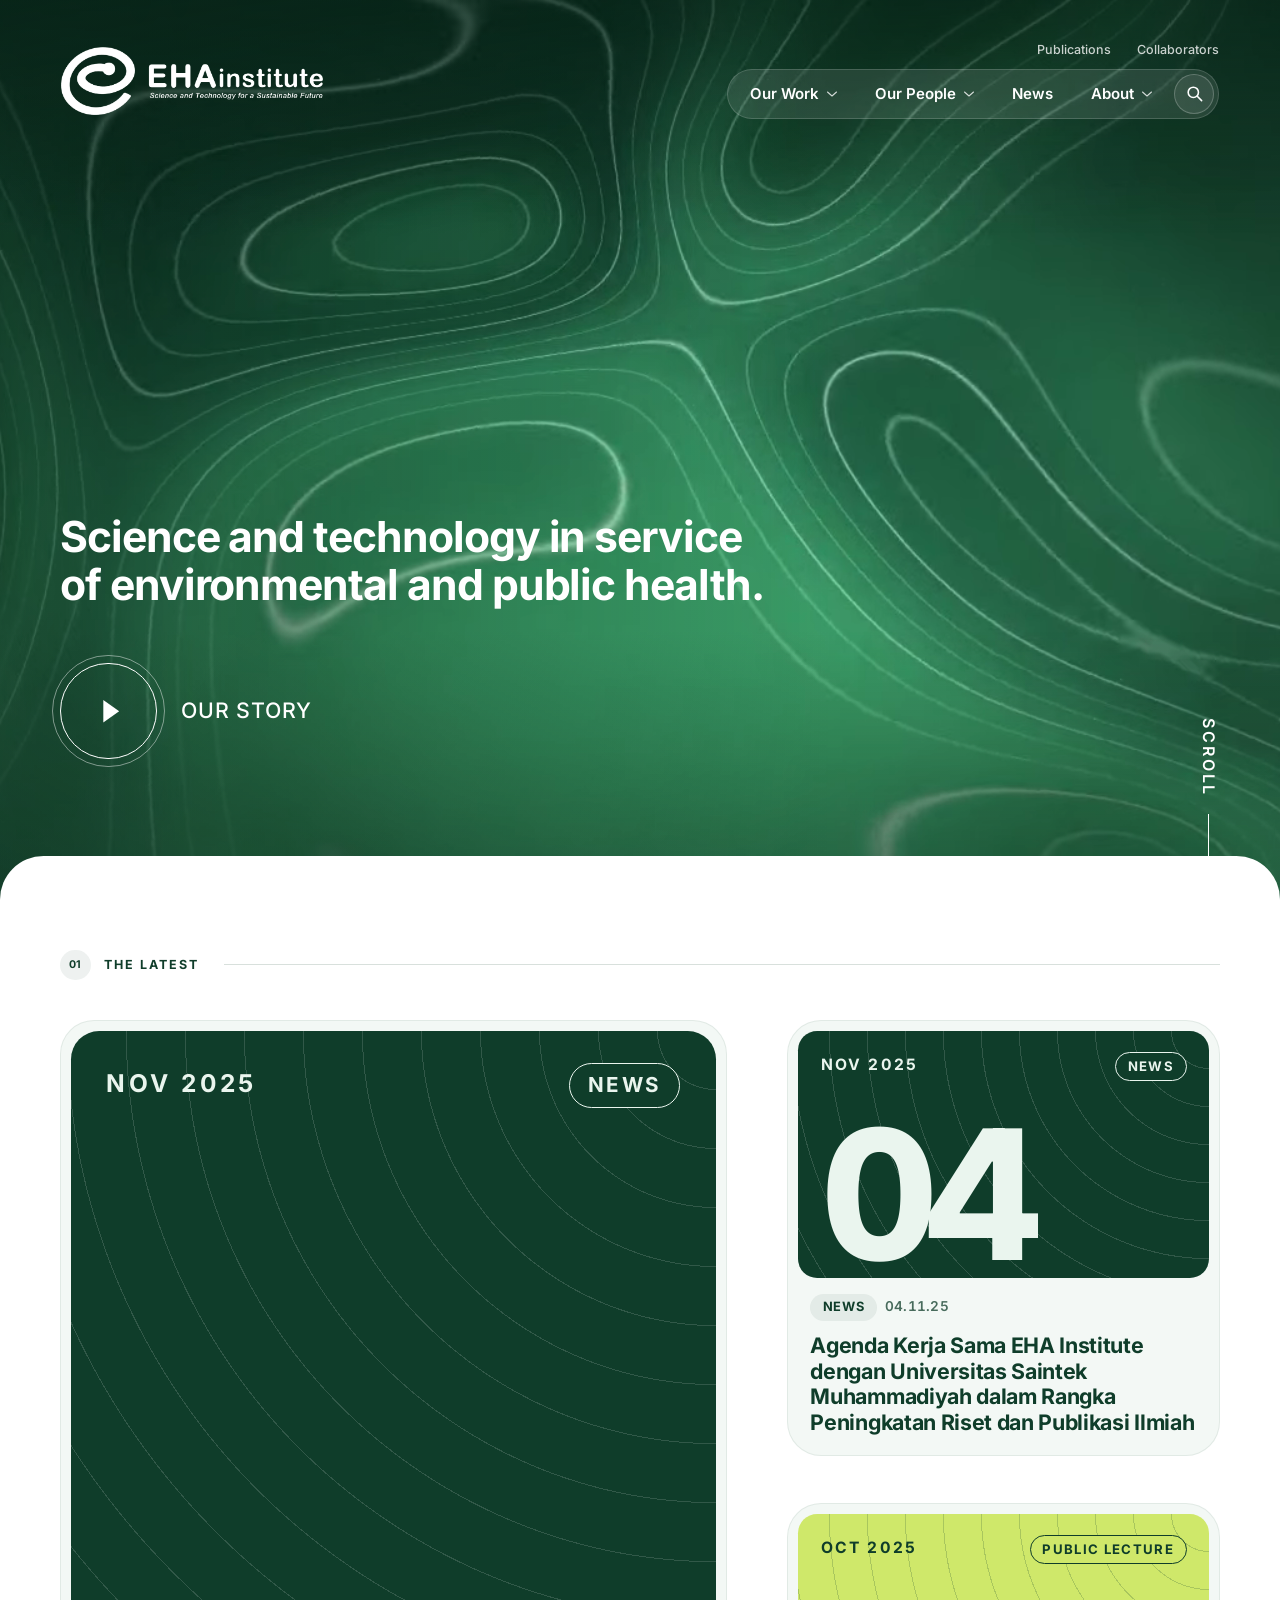
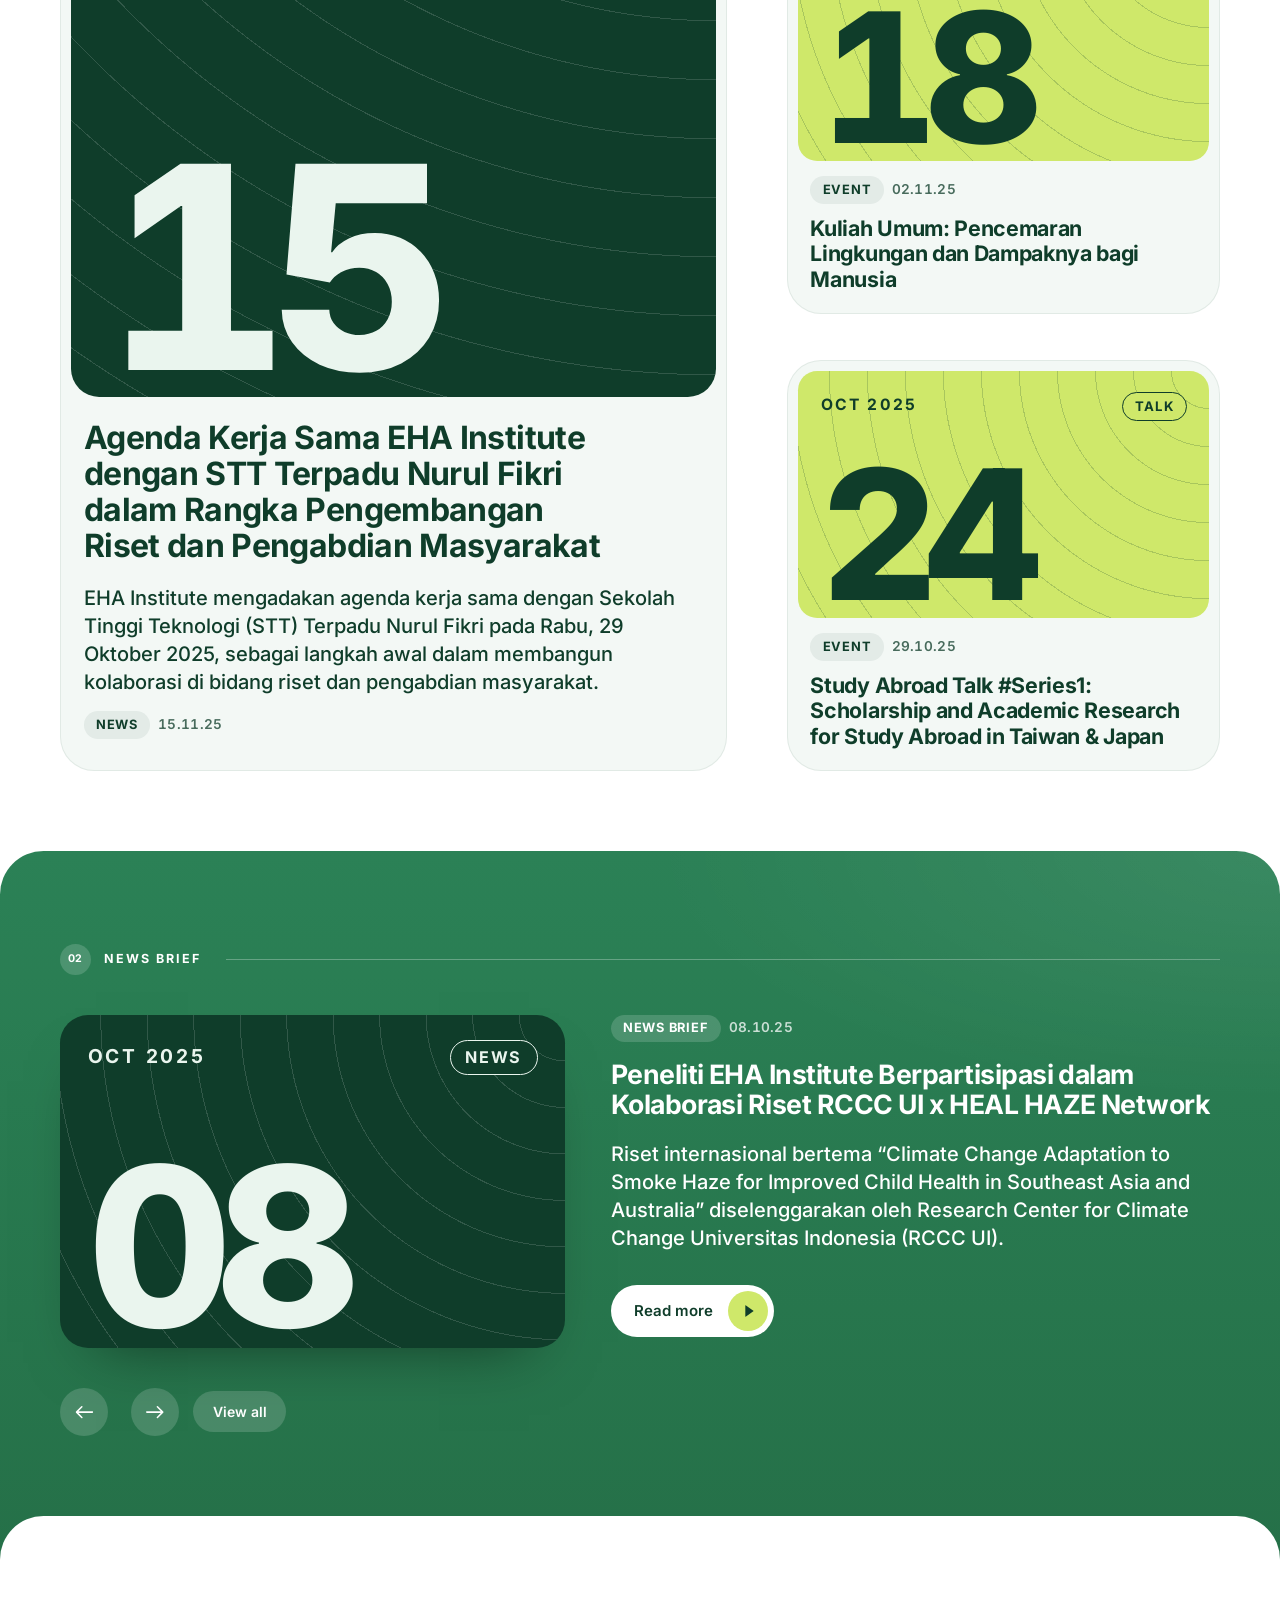
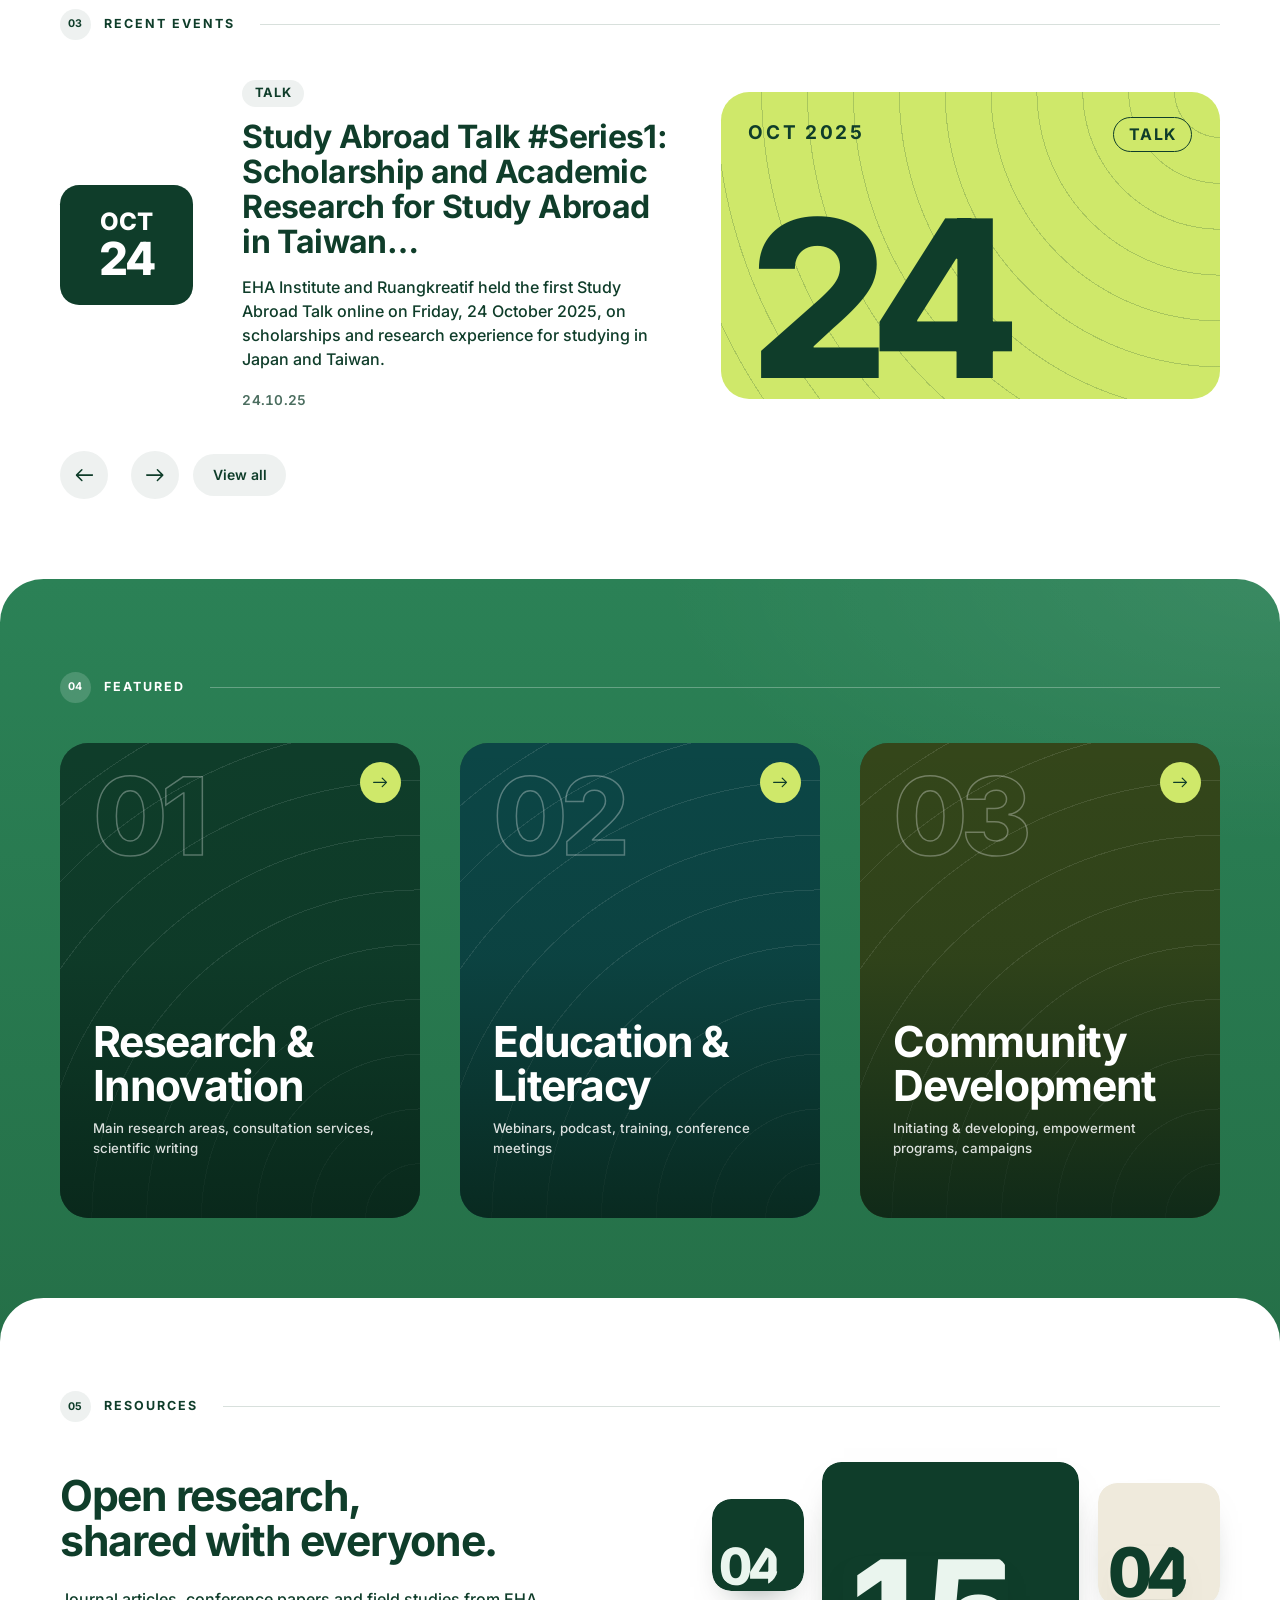
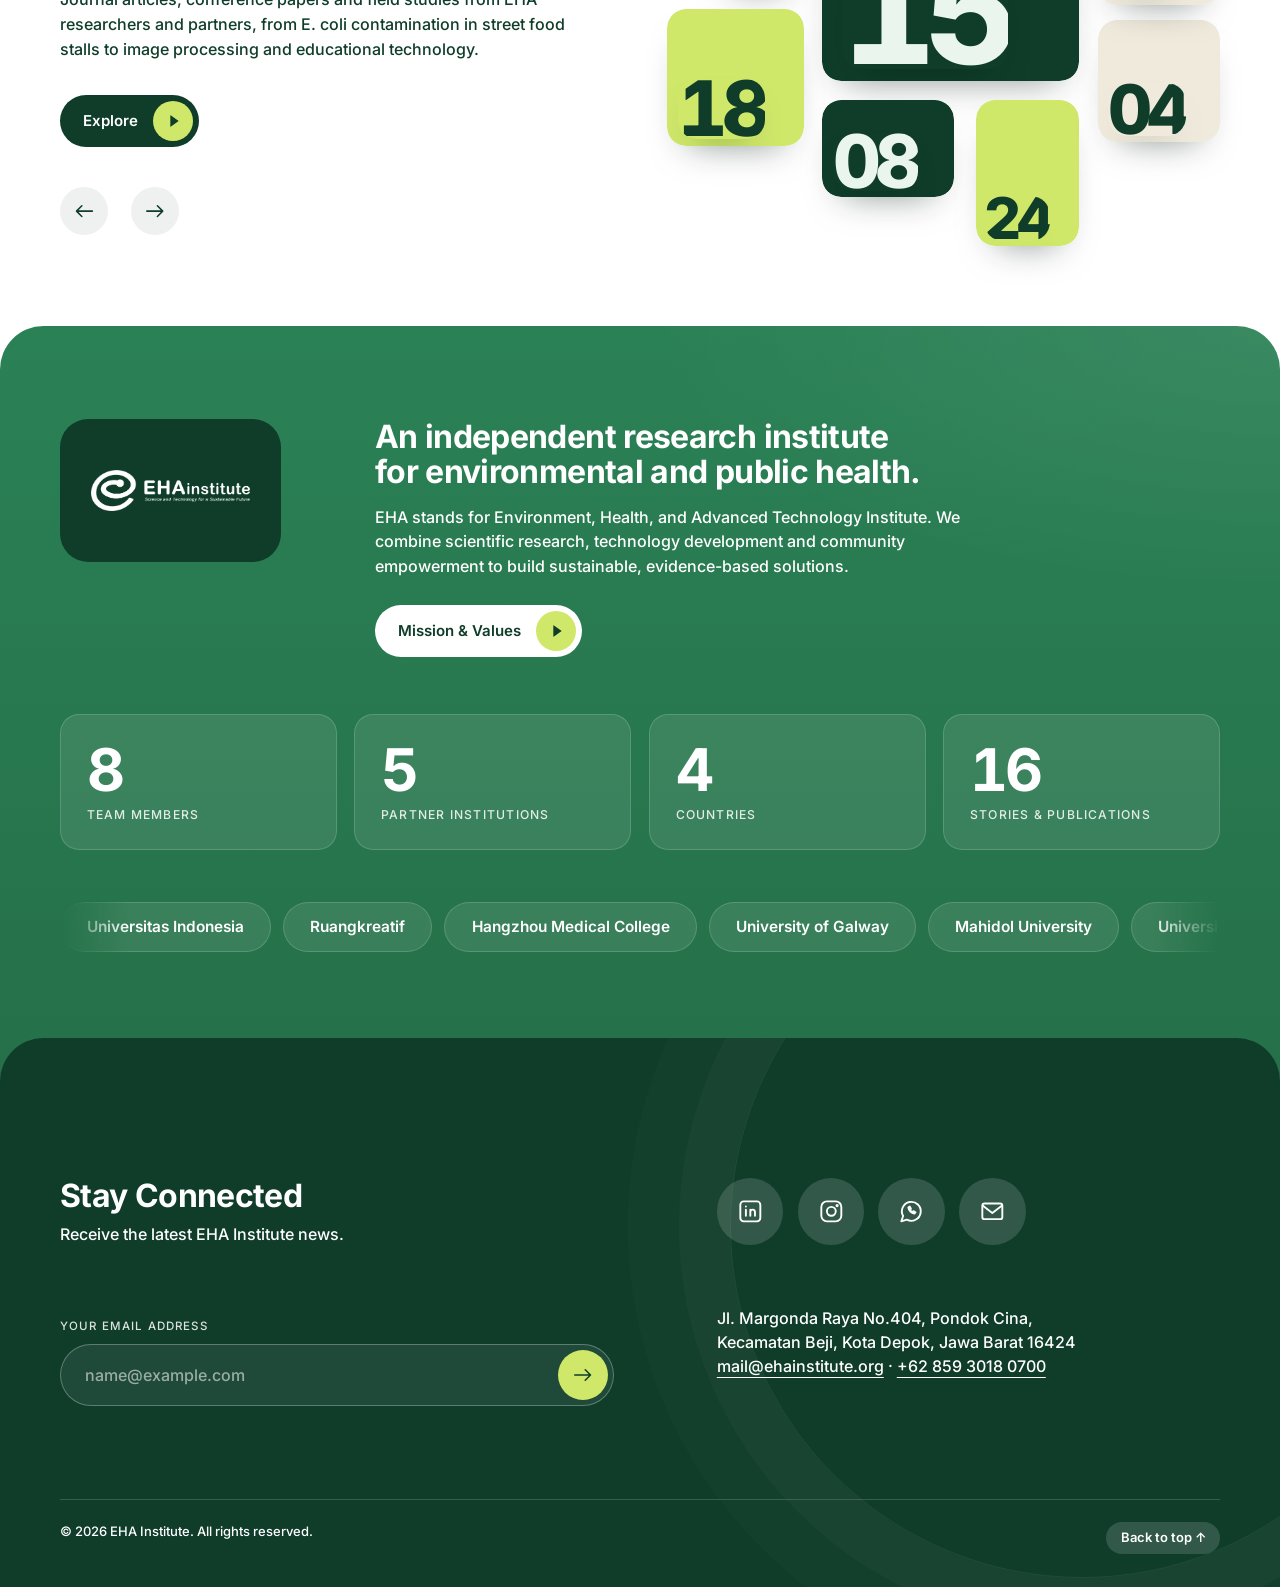
==== index.html @ 1dbd9d62 "Initial commit: EHA Institute website Co-Authored-By: Claude Sonnet 5.5 <noreply@anthropic.com> Clau" ====
<!doctype html>
<html lang="en" data-root="">
<head>
<meta charset="utf-8">
<meta name="viewport" content="width=device-width, initial-scale=1">
<title>EHA Institute | Environment, Health and Advanced Technology</title>
<meta name="description" content="EHA Institute is an independent non-profit research organization advancing science and technology for environmental and public health.">
<meta name="theme-color" content="#2b8156">
<link rel="icon" type="image/png" href="assets/favicon.png">
<meta property="og:title" content="EHA Institute | Environment, Health and Advanced Technology">
<meta property="og:description" content="EHA Institute is an independent non-profit research organization advancing science and technology for environmental and public health.">
<meta property="og:image" content="assets/hero-poster.jpg">
<link rel="preload" href="assets/fonts/inter-latin-wght-normal.woff2" as="font" type="font/woff2" crossorigin>
<link rel="stylesheet" href="css/style.css">
<script>document.documentElement.classList.add('js')</script>
</head>
<body>
<a class="skip" href="#main">Skip to content</a>
<svg width="0" height="0" style="position:absolute" aria-hidden="true">
  <symbol id="i-chev" viewBox="0 0 20 10"><path d="M1 1l9 8 9-8" fill="none" stroke="currentColor" stroke-width="2.2" stroke-linecap="round" stroke-linejoin="round"/></symbol>
  <symbol id="i-arrow" viewBox="0 0 24 16"><path d="M1 8h21M15 1l7 7-7 7" fill="none" stroke="currentColor" stroke-width="2" stroke-linecap="round" stroke-linejoin="round"/></symbol>
  <symbol id="i-tri" viewBox="0 0 14 20"><path d="M1 1.5v17L13 10z" fill="currentColor"/></symbol>
  <symbol id="i-close" viewBox="0 0 20 20"><path d="M2 2l16 16M18 2L2 18" fill="none" stroke="currentColor" stroke-width="2" stroke-linecap="round"/></symbol>
</svg>
<header class="site-header" id="top">
  <div class="bar wrap">
    <a class="brand" href="index.html" aria-label="EHA Institute, home">
      <img class="brand__logo brand__logo--w" src="assets/logo-white.png" alt="" width="900" height="233">
      <img class="brand__logo brand__logo--c" src="assets/logo.png" alt="" width="900" height="233">
    </a>
    <div class="nav-col">
      <div class="util">
        <a href="news.html?cat=publication">Publications</a>
        <a href="about.html#partners">Collaborators</a>
      </div>
      <nav class="nav" id="nav" aria-label="Primary">
        <ul class="nav__list">
          <li class="nav__item" data-menu>
            <button class="nav__btn" aria-expanded="false" aria-controls="menu-work">Our Work <svg aria-hidden="true"><use href="#i-chev"/></svg></button>
            <div class="menu menu--wide" id="menu-work"><div class="menu__in">
              <div class="menu__intro"><p class="menu__title">Our Work</p><p class="menu__desc">Research, education and community programs that turn environmental and health science into practical, evidence-based solutions.</p></div>
              <div class="menu__cols menu__cols--3">
              <div>
                <p class="menu__head"><a href="research-areas.html">Research &amp; Innovation</a></p>
                <ul>
                  <li><a href="research-areas.html">Main Research Areas</a></li>
                  <li><a href="consultation-services.html">Consultation Services</a></li>
                  <li><span class="menu__soon">Scientific Writing <em>Soon</em></span></li>
                </ul>
              </div>
              <div>
                <p class="menu__head"><a href="news.html?cat=event">Education &amp; Literacy</a></p>
                <ul>
                  <li><a href="news.html?cat=event">Webinar Series</a></li>
                  <li><span class="menu__soon">Podcast <em>Soon</em></span></li>
                  <li><span class="menu__soon">Training <em>Soon</em></span></li>
                  <li><span class="menu__soon">Conference Meeting <em>Soon</em></span></li>
                </ul>
              </div>
              <div>
                <p class="menu__head menu__head--soon">Community Development</p>
                <ul>
                  <li><span class="menu__soon">Initiating &amp; Developing <em>Soon</em></span></li>
                  <li><span class="menu__soon">Empowerment Programs <em>Soon</em></span></li>
                  <li><span class="menu__soon">Campaign <em>Soon</em></span></li>
                </ul>
              </div>
              </div>
            </div></div>
          </li>
          <li class="nav__item" data-menu>
            <button class="nav__btn" aria-expanded="false" aria-controls="menu-people">Our People <svg aria-hidden="true"><use href="#i-chev"/></svg></button>
            <div class="menu menu--sm" id="menu-people"><div class="menu__in">
              <div class="menu__intro"><p class="menu__title">Our People</p><p class="menu__desc">EHA Institute is driven by a curiosity to learn how science, technology and community can protect environmental and public health.</p></div>
              <div class="menu__cols menu__cols--cards">
                <a href="our-people.html#team"><b>Our Team</b><span>Meet the researchers, academics and practitioners behind EHA.</span></a>
                <a href="our-people.html#life"><b>Life at EHA</b><span>Get an insider&rsquo;s look at how our team works together.</span></a>
              </div>
            </div></div>
          </li>
          <li class="nav__item"><a class="nav__link" href="news.html">News</a></li>
          <li class="nav__item" data-menu>
            <button class="nav__btn" aria-expanded="false" aria-controls="menu-about">About <svg aria-hidden="true"><use href="#i-chev"/></svg></button>
            <div class="menu menu--sm" id="menu-about"><div class="menu__in">
              <div class="menu__intro"><p class="menu__title">About</p><p class="menu__desc">An independent non-profit research institute advancing science and technology for environmental and public health.</p></div>
              <div class="menu__cols menu__cols--cards">
                <a href="about.html#who"><b>Who We Are</b><span>Our story, our focus and the people behind EHA.</span></a>
                <a href="about.html#values"><b>Mission &amp; Values</b><span>The principles that guide every project we take on.</span></a>
                <a href="about.html#partners"><b>Collaborators</b><span>Universities and institutions we work with.</span></a>
              </div>
            </div></div>
          </li>
          <li class="nav__item nav__item--search">
            <button class="icon-btn" id="open-search" aria-label="Search the site">
              <svg viewBox="0 0 24 24" fill="none" stroke="currentColor" stroke-width="2" stroke-linecap="round" aria-hidden="true"><circle cx="10.5" cy="10.5" r="6.5"/><path d="M15.5 15.5L21 21"/></svg>
            </button>
          </li>
        </ul>
        <div class="nav__mobile-util">
          <a href="news.html?cat=publication">Publications</a>
          <a href="about.html#partners">Collaborators</a>
        </div>
      </nav>
      <button class="burger" id="burger" aria-expanded="false" aria-controls="nav" aria-label="Open menu"><span></span></button>
    </div>
  </div>
</header>
<main id="main">


  <!-- ===== Hero (video) ===== -->
  <section class="hero" aria-label="Introduction">
    <!-- Placeholder loop generated for this build. Replace assets/hero.mp4 with real footage (field work, labs, community events), 1080p, 8-15 s, no audio, under 3 MB. -->
    <video class="hero__video" id="hero-video" autoplay muted loop playsinline preload="auto" poster="assets/hero-poster.jpg" aria-hidden="true">
      <source src="assets/hero.mp4" type="video/mp4">
      <source src="assets/hero.webm" type="video/webm">
    </video>
    <div class="hero__scrim"></div>
    <div class="hero__inner wrap">
      <h1 class="intro" data-set="hero_headline">Science and technology in service of environmental and public health.</h1>
      <button class="story intro" id="open-story">
        <span class="story__disc"><svg aria-hidden="true"><use href="#i-tri"/></svg></span>
        <span>Our Story</span>
      </button>
    </div>
  </section>

    <!-- ===== The Latest ===== -->
    <section class="section tone-light" id="latest" aria-labelledby="h-latest"><div class="wrap">
      <h2 class="label reveal" id="h-latest">The Latest</h2>
      <div class="latest">
        <article class="lead reveal reveal-left">
          <a href="article.html?s=stt-nurul-fikri">
            <figure class="media"><img src="assets/tile-01.jpg" alt="" width="1000" height="650" loading="lazy"></figure>
            <h3><span class="link-line">Agenda Kerja Sama EHA Institute dengan STT Terpadu Nurul Fikri dalam Rangka Pengembangan Riset dan Pengabdian Masyarakat</span></h3>
            <p>EHA Institute mengadakan agenda kerja sama dengan Sekolah Tinggi Teknologi (STT) Terpadu Nurul Fikri pada Rabu, 29 Oktober 2025, sebagai langkah awal dalam membangun kolaborasi di bidang riset dan pengabdian masyarakat.</p>
            <div class="meta"><span>News Brief</span><time datetime="2025-11-15">15.11.25</time></div>
          </a>
        </article>
        <div class="latest__side">
          <article class="card reveal" style="--d:.08s">
            <a href="article.html?s=universitas-saintek-muhammadiyah">
              <figure class="media"><img src="assets/tile-02.jpg" alt="" width="650" height="390" loading="lazy"></figure>
              <h3><span class="link-line">Kerja Sama EHA Institute dengan Universitas Saintek Muhammadiyah untuk Riset dan Publikasi Ilmiah</span></h3>
              <div class="meta"><time datetime="2025-11-04">04.11.25</time></div>
            </a>
          </article>
          <article class="card reveal" style="--d:.16s">
            <a href="article.html?s=kuliah-umum-pencemaran-lingkungan">
              <figure class="media"><img src="assets/tile-03.jpg" alt="" width="650" height="390" loading="lazy"></figure>
              <h3><span class="link-line">Kuliah Umum: Pencemaran Lingkungan dan Dampaknya bagi Manusia</span></h3>
              <div class="meta"><time datetime="2025-11-02">02.11.25</time></div>
            </a>
          </article>
          <article class="card reveal" style="--d:.24s">
            <a href="article.html?s=study-abroad-talk-series-1">
              <figure class="media"><img src="assets/tile-04.jpg" alt="" width="650" height="390" loading="lazy"></figure>
              <h3><span class="link-line">Study Abroad Talk #Series1: Scholarship and Academic Research in Taiwan &amp; Japan</span></h3>
              <div class="meta"><time datetime="2025-10-29">29.10.25</time></div>
            </a>
          </article>
        </div>
      </div>
    </div></section>

    <!-- ===== News Brief (carousel) ===== -->
    <section class="section tone-green" id="news-brief" aria-labelledby="h-brief"><div class="wrap">
      <h2 class="label reveal" id="h-brief">News Brief</h2>
      <div class="reveal" data-carousel="brief" aria-live="polite">
        <article class="brief" data-slide>
          <figure class="media"><img src="assets/tile-05.jpg" alt="" width="758" height="500" loading="lazy"></figure>
          <div>
            <div class="meta"><span>News Brief</span><time datetime="2025-10-08">08.10.25</time></div>
            <h3>Peneliti EHA Institute Berpartisipasi dalam Kolaborasi Riset RCCC UI x HEAL HAZE Network</h3>
            <p>Riset internasional bertema “Climate Change Adaptation to Smoke Haze for Improved Child Health in Southeast Asia and Australia”, diselenggarakan oleh Research Center for Climate Change Universitas Indonesia.</p>
            <a class="btn" href="article.html?s=riset-rccc-ui-heal-haze">Read more <svg aria-hidden="true"><use href="#i-tri"/></svg></a>
          </div>
        </article>
        <article class="brief" data-slide hidden>
          <figure class="media"><img src="assets/tile-06.jpg" alt="" width="758" height="500" loading="lazy"></figure>
          <div>
            <div class="meta"><span>Webinar Series #1</span></div>
            <h3>Artificial Intelligence (AI) for Research &amp; International Journal Writing</h3>
            <p>A practical session for lecturers, researchers and students on using AI to support research and the writing of international academic journals, initiated by Ruangkreatif in collaboration with EHA Institute.</p>
            <a class="btn" href="article.html?s=webinar-series-1">Read more <svg aria-hidden="true"><use href="#i-tri"/></svg></a>
          </div>
        </article>
        <article class="brief" data-slide hidden>
          <figure class="media"><img src="assets/tile-07.jpg" alt="" width="758" height="500" loading="lazy"></figure>
          <div>
            <div class="meta"><span>Webinar Series #2</span></div>
            <h3>Introduction to Evidence Synthesis &amp; Systematic Reviews</h3>
            <p>KM Saif-Ur-Rahman, Ph.D, of Evidence Synthesis Ireland &amp; Cochrane Ireland at the University of Galway, on why systematic reviews produce credible, objective, evidence-based research. Moderated by Fitri Kurniasari, Ph.D.</p>
            <a class="btn" href="article.html?s=webinar-series-2">Read more <svg aria-hidden="true"><use href="#i-tri"/></svg></a>
          </div>
        </article>
        <article class="brief" data-slide hidden>
          <figure class="media"><img src="assets/tile-08.jpg" alt="" width="758" height="500" loading="lazy"></figure>
          <div>
            <div class="meta"><span>Webinar Series #3</span></div>
            <h3>Big Data Unlocked: Empowering Research and Digital Innovation</h3>
            <p>The session drew around 70 participants, including university students, lecturers and professionals from across Indonesia.</p>
            <a class="btn" href="article.html?s=webinar-series-3-big-data">Read more <svg aria-hidden="true"><use href="#i-tri"/></svg></a>
          </div>
        </article>
        <div class="controls">
          <div class="arrows">
            <button class="arrow-btn arrow-btn--prev" data-prev aria-label="Previous news brief"><svg aria-hidden="true"><use href="#i-arrow"/></svg></button>
            <button class="arrow-btn" data-next aria-label="Next news brief"><svg aria-hidden="true"><use href="#i-arrow"/></svg></button>
          </div>
          <a class="view-all" href="news.html">View all</a>
        </div>
      </div>
    </div></section>

    <!-- ===== Events (rendered by main.js; becomes "Recent Events" when none are upcoming) ===== -->
    <section class="section tone-light" id="events" aria-labelledby="h-events"><div class="wrap">
      <h2 class="label reveal" id="h-events">Upcoming Events</h2>
      <div class="reveal" data-carousel="events" aria-live="polite">
        <div id="events-slides"></div>
        <div class="controls">
          <div class="arrows">
            <button class="arrow-btn arrow-btn--prev" data-prev aria-label="Previous event"><svg aria-hidden="true"><use href="#i-arrow"/></svg></button>
            <button class="arrow-btn" data-next aria-label="Next event"><svg aria-hidden="true"><use href="#i-arrow"/></svg></button>
          </div>
          <a class="view-all" href="news.html?cat=event">View all</a>
        </div>
      </div>
    </div></section>

    <!-- ===== Featured ===== -->
    <section class="section tone-green" id="featured" aria-labelledby="h-featured"><div class="wrap">
      <h2 class="label reveal" id="h-featured">Featured</h2>
      <div class="featured">
        <a class="tile reveal" href="research-areas.html"><span class="tile__bg" aria-hidden="true"></span>
          <span class="tile__go"><svg aria-hidden="true"><use href="#i-arrow"/></svg></span>
          <span class="tile__body"><h3>Research &amp; Innovation</h3><p>Main research areas, consultation services, scientific writing</p></span>
        </a>
        <a class="tile reveal" style="--d:.1s" href="news.html?cat=event"><span class="tile__bg" aria-hidden="true"></span>
          <span class="tile__go"><svg aria-hidden="true"><use href="#i-arrow"/></svg></span>
          <span class="tile__body"><h3>Education &amp; Literacy</h3><p>Webinars, podcast, training, conference meetings</p></span>
        </a>
        <a class="tile reveal" style="--d:.2s" href="about.html#what"><span class="tile__bg" aria-hidden="true"></span>
          <span class="tile__go"><svg aria-hidden="true"><use href="#i-arrow"/></svg></span>
          <span class="tile__body"><h3>Community Development</h3><p>Initiating &amp; developing, empowerment programs, campaigns</p></span>
        </a>
      </div>
    </div></section>

    <!-- ===== Resources ===== -->
    <section class="section tone-light" id="resources" aria-labelledby="h-resources"><div class="wrap">
      <h2 class="label reveal" id="h-resources">Resources</h2>
      <div class="resources">
        <div class="reveal">
          <h3>Open research, shared with everyone.</h3>
          <p>Journal articles, conference papers and field studies from EHA researchers and partners, from E. coli contamination in street food stalls to image processing and educational technology.</p>
          <a class="btn" href="news.html?cat=publication">Explore <svg aria-hidden="true"><use href="#i-tri"/></svg></a>
          <div class="controls">
            <div class="arrows">
              <button class="arrow-btn arrow-btn--prev" id="collage-prev" aria-label="Show previous images"><svg aria-hidden="true"><use href="#i-arrow"/></svg></button>
              <button class="arrow-btn" id="collage-next" aria-label="Show next images"><svg aria-hidden="true"><use href="#i-arrow"/></svg></button>
            </div>
          </div>
        </div>
        <div class="collage reveal reveal-zoom" id="collage" style="--d:.12s" aria-hidden="true">
          <span class="t1"><img alt=""></span><span class="t2"><img alt=""></span><span class="t3"><img alt=""></span><span class="t4"><img alt=""></span><span class="t5"><img alt=""></span><span class="t6"><img alt=""></span><span class="t7"><img alt=""></span>
        </div>
      </div>
    </div></section>

    <!-- ===== About ===== -->
    <section class="section tone-green" id="about" aria-labelledby="h-about"><div class="wrap">
      <h2 class="sr-only" id="h-about">About EHA Institute</h2>
      <div class="about reveal">
        <figure class="media about__logo"><img src="assets/logo-white.png" alt="EHA Institute" width="900" height="233"></figure>
        <div>
          <h3>An independent research institute for environmental and public health.</h3>
          <p data-set="about_intro">EHA stands for Environment, Health, and Advanced Technology Institute. We combine scientific research, technology development and community empowerment to build sustainable, evidence-based solutions.</p>
          <a class="btn" href="about.html#values">Mission &amp; Values <svg aria-hidden="true"><use href="#i-tri"/></svg></a>
        </div>
      </div>
      <ul class="stats"><li class="stat reveal"><b data-count="9">9</b><span>Team members</span></li><li class="stat reveal"><b data-count="5">5</b><span>Partner institutions</span></li><li class="stat reveal"><b data-count="4">4</b><span>Countries</span></li><li class="stat reveal"><b data-count="18">18</b><span>Stories &amp; publications</span></li></ul><div class="marquee reveal" role="group" aria-label="Partners and collaborators"><div class="marquee__track"><ul><li><a href="about.html#partners">Universitas Indonesia</a></li><li><a href="about.html#partners">Ruangkreatif</a></li><li><a href="about.html#partners">Hangzhou Medical College</a></li><li><a href="about.html#partners">University of Galway</a></li><li><a href="about.html#partners">Mahidol University</a></li></ul><ul aria-hidden="true"><li><a tabindex=&quot;-1&quot; href="about.html#partners">Universitas Indonesia</a></li><li><a tabindex=&quot;-1&quot; href="about.html#partners">Ruangkreatif</a></li><li><a tabindex=&quot;-1&quot; href="about.html#partners">Hangzhou Medical College</a></li><li><a tabindex=&quot;-1&quot; href="about.html#partners">University of Galway</a></li><li><a tabindex=&quot;-1&quot; href="about.html#partners">Mahidol University</a></li></ul></div></div>
    </div></section>

</main>
<footer class="footer" id="contact">
  <div class="wrap">
    <div class="footer__grid">
      <div>
        <h2>Stay Connected</h2>
        <p class="footer__lede">Receive the latest EHA Institute news.</p>
        <form class="sub" id="sub" action="mailto:mail@ehainstitute.org" data-set-action="email" method="post" enctype="text/plain">
          <label for="sub-email">Your email address</label>
          <div class="sub__row">
            <input id="sub-email" name="email" type="email" autocomplete="email" required placeholder="name@example.com">
            <button type="submit" aria-label="Subscribe"><svg aria-hidden="true"><use href="#i-arrow"/></svg></button>
          </div>
          <p class="sub__note" id="sub-note" role="status"></p>
        </form>
      </div>
      <div>
        <ul class="socials" aria-label="EHA Institute on social media">
          <li><a href="https://www.linkedin.com/in/eha-institute-15aa4a350/" data-set-href="linkedin" aria-label="LinkedIn"><svg viewBox="0 0 24 24" fill="none" stroke="currentColor" stroke-width="1.7" stroke-linecap="round" stroke-linejoin="round" aria-hidden="true"><rect x="3" y="3" width="18" height="18" rx="3"/><path d="M8 10.5V16M8 7.6v.01M12 16v-5.5M12 12.6c0-1.2 1-2.1 2.2-2.1s2 .9 2 2.3V16"/></svg></a></li>
          <li><a href="https://www.instagram.com/ehainstitute" data-set-href="instagram" aria-label="Instagram"><svg viewBox="0 0 24 24" fill="none" stroke="currentColor" stroke-width="1.7" aria-hidden="true"><rect x="3" y="3" width="18" height="18" rx="5"/><circle cx="12" cy="12" r="4"/><circle cx="17.2" cy="6.8" r=".6" fill="currentColor"/></svg></a></li>
          <li><a href="https://api.whatsapp.com/send?phone=6285180600560" data-set-href="whatsapp" data-href-prefix="https://api.whatsapp.com/send?phone=" aria-label="WhatsApp"><svg viewBox="0 0 24 24" fill="none" stroke="currentColor" stroke-width="1.7" stroke-linecap="round" stroke-linejoin="round" aria-hidden="true"><path d="M3 21l1.6-4.8A8.5 8.5 0 1 1 8 19.5z"/><path d="M9.3 8.6c.4 2.6 2.900 5 5.400 5.500l1.100-1.200-2-1-.9.8c-.9-.4-1.700-1.200-2.100-2.100l.8-.9-1-2z"/></svg></a></li>
          <li><a href="mailto:mail@ehainstitute.org" data-set-href="email" data-href-prefix="mailto:" aria-label="Email"><svg viewBox="0 0 24 24" fill="none" stroke="currentColor" stroke-width="1.7" stroke-linecap="round" stroke-linejoin="round" aria-hidden="true"><rect x="3" y="5" width="18" height="14" rx="2"/><path d="M3.5 7l8.5 6.5L20.5 7"/></svg></a></li>
        </ul>
        <address class="address">
          <span data-set="address">Jl. Margonda Raya No.404, Pondok Cina, Kecamatan Beji, Kota Depok, Jawa Barat 16424</span><br>
          <a href="mailto:mail@ehainstitute.org" data-set="email" data-set-href="email" data-href-prefix="mailto:">mail@ehainstitute.org</a> · <a href="tel:+6285930180700" data-set="phone" data-set-href="phone" data-href-prefix="tel:">+62 859 3018 0700</a>
        </address>
      </div>
    </div>
    <div class="footer__base">
      <span>© 2026 EHA Institute. All rights reserved.</span>
      <a href="#top">Back to top ↑</a>
    </div>
  </div>
</footer>

<div class="search" id="search" role="dialog" aria-modal="true" aria-label="Search">
  <button class="search__close" id="close-search" aria-label="Close search"><svg aria-hidden="true"><use href="#i-close"/></svg></button>
  <div class="wrap" style="padding-inline:0">
    <label class="sr-only" for="q">Search EHA Institute</label>
    <input id="q" type="search" placeholder="Search news, programs, people" autocomplete="off">
    <div class="search__list" id="results" aria-live="polite"></div>
  </div>
</div>
<dialog class="story-dialog" id="story" aria-label="Our story">
  <button class="story-dialog__close" id="close-story" aria-label="Close video"><svg aria-hidden="true"><use href="#i-close"/></svg></button>
  <!-- Replace with the real EHA story film; keep controls and add captions (<track>) -->
  <video id="story-video" controls playsinline preload="none" poster="assets/hero-poster.jpg"><source src="assets/hero.mp4" type="video/mp4"><source src="assets/hero.webm" type="video/webm"></video>
</dialog>
<script src="js/config.js" defer></script>
<script src="js/data.js" defer></script>
<script src="js/cms.js" defer></script>
<script src="js/main.js" defer></script>
</body>
</html>
---- css/style.css ----
/* ==========================================================================
   EHA Institute — homepage
   Layout, type scale and section order follow the Figma frame "Desktop - 1_0"
   (1920 wide). Sizes are fluid: every px value from the design is expressed
   as clamp(min, value / 1920 * 100vw, value).
   ========================================================================== */

@font-face {
  font-family: "Inter";
  src: url("../assets/fonts/inter-latin-wght-normal.woff2") format("woff2");
  font-weight: 100 900;
  font-style: normal;
  font-display: swap;
  unicode-range: U+0000-00FF, U+0131, U+0152-0153, U+02BB-02BC, U+02C6, U+02DA, U+02DC, U+0304, U+0308, U+0329, U+2000-206F, U+20AC, U+2122, U+2191, U+2193, U+2212, U+2215, U+FEFF, U+FFFD;
}
@font-face {
  font-family: "Inter";
  src: url("../assets/fonts/inter-latin-ext-wght-normal.woff2") format("woff2");
  font-weight: 100 900;
  font-style: normal;
  font-display: swap;
  unicode-range: U+0100-02BA, U+02BD-02C5, U+02C7-02CC, U+02CE-02D7, U+02DD-02FF, U+0304, U+0308, U+0329, U+1D00-1DBF, U+1E00-1E9F, U+1EF2-1EFF, U+2020, U+20A0-20AB, U+20AD-20C0, U+2113, U+2C60-2C7F, U+A720-A7FF;
}

:root {
  /* Base green is the Figma #369764 deepened slightly so white text passes
     WCAG AA (4.5:1) at small sizes. The original is kept as --green-brand. */
  --green: #2b8156;
  --green-brand: #369764;
  --green-deep: #0f3d2a;
  --green-menu: #14472f;
  --ink: #ffffff;
  --rule: rgba(255, 255, 255, 0.38);

  --pad: clamp(20px, 4.6875vw, 90px);
  --max: 1920px;
  --gap-sec: clamp(48px, 4.6875vw, 90px);
  --gap-label: clamp(24px, 3.125vw, 60px);
  --gap-col: clamp(28px, 4.6875vw, 90px);

  --fs-hero: clamp(34px, 3.3334vw, 64px);
  --fs-xl: clamp(26px, 2.5vw, 48px);
  --fs-lg: clamp(23px, 2.0834vw, 40px);
  --fs-md: clamp(19px, 1.6667vw, 32px);
  --fs-body: clamp(16px, 1.5625vw, 30px);
  --fs-sm: clamp(13px, 1.25vw, 24px);
  --fs-nav: clamp(17px, 1.6667vw, 32px);
  --fs-util: clamp(13px, 1.0417vw, 20px);

  --ease: cubic-bezier(0.22, 0.61, 0.36, 1);
  --font: "Inter", ui-sans-serif, system-ui, -apple-system, "Segoe UI", Roboto, "Helvetica Neue", Arial, sans-serif;
}

*, *::before, *::after { box-sizing: border-box; }
html { -webkit-text-size-adjust: 100%; scroll-behavior: smooth; }
body {
  margin: 0;
  background: var(--green);
  color: var(--ink);
  font-family: var(--font);
  font-size: var(--fs-body);
  font-weight: 500;
  line-height: 1.45;
  font-feature-settings: "ss01", "cv11";
  -webkit-font-smoothing: antialiased;
  text-rendering: optimizeLegibility;
}
img, video, svg { display: block; max-width: 100%; }
a { color: inherit; text-decoration: none; }
button { font: inherit; color: inherit; background: none; border: 0; padding: 0; cursor: pointer; }
h1, h2, h3, p, ul, figure { margin: 0; padding: 0; }
ul { list-style: none; }
:focus-visible { outline: 3px solid currentColor; outline-offset: 4px; }
.sr-only { position: absolute; width: 1px; height: 1px; overflow: hidden; clip: rect(0 0 0 0); white-space: nowrap; }
.skip { position: fixed; left: 12px; top: -120px; z-index: 200; background: #fff; color: var(--green-deep); padding: 10px 16px; font-weight: 700; transition: top 0.2s; }
.skip:focus { top: 12px; }

/* Section tones: green (brand) and white alternate down the page */
.tone-green { --fg: #fff; --bg: var(--green); --accent: #fff; background: var(--bg); color: var(--fg); }
.tone-light { --fg: var(--green-deep); --bg: #fff; --accent: var(--green); background: var(--bg); color: var(--fg); }
.wrap { width: 100%; max-width: var(--max); margin-inline: auto; padding-inline: var(--pad); }

/* ---------- shared bits ---------- */
.label {
  display: flex; align-items: center; gap: clamp(12px, 1.3vw, 25px);
  font-size: var(--fs-md); font-weight: 500; text-transform: uppercase; letter-spacing: 0.02em; line-height: 1;
  margin-bottom: var(--gap-label);
}
.label::before { content: ""; width: 5px; height: 0.88em; background: var(--accent, #fff); flex: none; }
.section { padding-block: clamp(56px, 6.25vw, 120px); position: relative; overflow: clip; }
.section > .wrap { position: relative; z-index: 1; }
.meta { display: flex; flex-wrap: wrap; gap: 0 clamp(14px, 2.6vw, 50px); font-size: var(--fs-sm); font-weight: 500; text-transform: uppercase; letter-spacing: 0.04em; font-variant-numeric: tabular-nums; }
.media { position: relative; overflow: hidden; background: var(--green-deep); }
.media img { width: 100%; height: 100%; object-fit: cover; transition: transform 1.1s var(--ease); }
a:hover .media img, a:focus-visible .media img { transform: scale(1.045); }
.link-line { background: linear-gradient(currentColor, currentColor) 0 100% / 0 2px no-repeat; transition: background-size 0.5s var(--ease); padding-bottom: 0.08em; }
a:hover .link-line, a:focus-visible .link-line { background-size: 100% 2px; }

.btn {
  display: inline-flex; align-items: center; gap: clamp(12px, 1.3vw, 25px);
  min-height: clamp(52px, 4.79vw, 92px); padding-inline: clamp(20px, 1.9vw, 36px);
  border: 1.5px solid currentColor; font-size: var(--fs-sm); font-weight: 500; text-transform: uppercase; letter-spacing: 0.04em;
  transition: color 0.35s;
  position: relative; overflow: hidden; isolation: isolate;
}
/* fill slides in from the left (single click always works; hover is only an enhancement) */
.btn::before { content: ""; position: absolute; inset: 0; z-index: -1; background: var(--fg, #fff); transform: scaleX(0); transform-origin: left; transition: transform 0.5s var(--ease); }
.btn svg { width: 0.62em; height: 0.8em; flex: none; transition: transform 0.35s var(--ease); }
.btn:focus-visible { color: var(--bg, var(--green)); }
.btn:focus-visible::before { transform: scaleX(1); }
@media (hover: hover) {
  .btn:hover { color: var(--bg, var(--green)); }
  .btn:hover::before { transform: scaleX(1); }
  .btn:hover svg { transform: translateX(5px); }
}

.arrows { display: flex; align-items: center; gap: clamp(12px, 1.8vw, 35px); }
.arrow-btn {
  width: clamp(48px, 4.1667vw, 80px); height: clamp(48px, 4.1667vw, 80px); border: 1.5px solid currentColor; border-radius: 50%;
  display: grid; place-items: center; transition: background-color 0.3s, color 0.3s, transform 0.3s var(--ease);
}
.arrow-btn svg { width: 38%; height: 38%; }
.arrow-btn--prev svg { transform: scaleX(-1); }
.arrow-btn:hover, .arrow-btn:focus-visible { background: var(--fg); color: var(--bg); }
.arrow-btn:active { transform: scale(0.94); }
.view-all { font-size: var(--fs-sm); text-transform: uppercase; letter-spacing: 0.04em; text-decoration: underline; text-underline-offset: 0.3em; text-decoration-thickness: 1.5px; }
.view-all:hover { text-decoration-thickness: 3px; }
.controls { display: flex; align-items: center; gap: clamp(16px, 2.3vw, 45px); margin-top: clamp(24px, 3.125vw, 60px); }

/* ---------- reveal on scroll ---------- */
.js .reveal { opacity: 0; transform: translateY(28px); transition: opacity 0.9s var(--ease), transform 0.9s var(--ease); transition-delay: var(--d, 0s); }
.js .reveal.in { opacity: 1; transform: none; }

/* ==========================================================================
   Header
   ========================================================================== */
.site-header {
  position: fixed; inset: 0 0 auto 0; z-index: 60; color: #fff;
  transition: transform 0.5s var(--ease), background-color 0.4s, padding 0.4s var(--ease);
}
.site-header.is-solid { background: rgba(15, 61, 42, 0.94); backdrop-filter: blur(10px); -webkit-backdrop-filter: blur(10px); }
.site-header.is-hidden { transform: translateY(-110%); }
.bar { display: grid; grid-template-columns: auto 1fr; align-items: start; column-gap: 40px; padding-top: clamp(16px, 3.125vw, 60px); position: relative; transition: padding 0.4s var(--ease); }
.site-header.is-solid .bar { padding-top: 14px; padding-bottom: 14px; align-items: center; }

.brand { display: flex; flex-direction: column; justify-content: center; height: clamp(56px, 6.25vw, 120px); line-height: 1; transition: height 0.4s var(--ease); }
.site-header.is-solid .brand { height: 44px; }
/* LOGO: swap this block for <img src="assets/eha-logo.svg" alt="EHA Institute"> once the logo file is available */
.brand__mark { font-size: clamp(30px, 3.2vw, 62px); font-weight: 800; letter-spacing: -0.04em; }
.brand__sub { margin-top: 0.5em; font-size: clamp(9px, 0.72vw, 14px); font-weight: 600; letter-spacing: 0.22em; text-transform: uppercase; }
.site-header.is-solid .brand__mark { font-size: 30px; }
.site-header.is-solid .brand__sub { display: none; }

.nav-col { display: flex; flex-direction: column; align-items: flex-end; }
.util { display: flex; gap: clamp(20px, 2.8vw, 52px); font-size: var(--fs-util); font-weight: 600; color: #ececec; transition: opacity 0.3s, height 0.3s, margin 0.3s; height: 1.2em; }
.util a:hover { color: #fff; text-decoration: underline; text-underline-offset: 0.3em; }
.site-header.is-solid .util { opacity: 0; height: 0; overflow: hidden; pointer-events: none; }
.nav { margin-top: clamp(14px, 2.45vw, 47px); transition: margin 0.3s; }
.site-header.is-solid .nav { margin-top: 0; }
.nav__list { display: flex; align-items: center; gap: clamp(24px, 3.4vw, 65px); }
.nav__item { position: static; }
.nav__item--sm { position: relative; }
.nav__btn, .nav__link {
  display: inline-flex; align-items: center; gap: 0.5em; font-size: var(--fs-nav); font-weight: 800; letter-spacing: -0.01em; line-height: 1.2; padding-block: 0.2em;
}
.nav__btn svg { width: 0.62em; height: 0.4em; transition: transform 0.35s var(--ease); }
.is-open > .nav__btn svg { transform: rotate(180deg); }
.nav__btn--pill { border: 1.5px solid #fff; border-radius: 999px; padding: 0.2em 0.75em; transition: background-color 0.3s, color 0.3s; }
.nav__btn--pill:hover, .is-open > .nav__btn--pill { background: #fff; color: var(--green-deep); }
.nav__link, .nav__item:not(.nav__item--pill) > .nav__btn { background: linear-gradient(currentColor, currentColor) 0 100% / 0 2px no-repeat; transition: background-size 0.4s var(--ease); }
.nav__link:hover, .nav__item:not(.nav__item--pill) > .nav__btn:hover, .is-open:not(.nav__item--pill) > .nav__btn { background-size: 100% 2px; }
.icon-btn { width: clamp(36px, 2.08vw, 40px); height: clamp(36px, 2.08vw, 40px); display: grid; place-items: center; border-radius: 50%; transition: background-color 0.3s; }
.icon-btn:hover { background: rgba(255, 255, 255, 0.2); }
.icon-btn svg { width: 24px; height: 24px; }

.menu {
  position: absolute; top: calc(100% + 14px); background: var(--green-menu); color: #fff; padding: clamp(24px, 2.6vw, 50px);
  opacity: 0; visibility: hidden; transform: translateY(10px); transition: opacity 0.3s, transform 0.4s var(--ease), visibility 0s 0.4s;
  box-shadow: 0 30px 60px -30px rgba(0, 0, 0, 0.5);
}
.is-open > .menu { opacity: 1; visibility: visible; transform: none; transition-delay: 0s; }
.menu--sm { right: 0; min-width: 260px; }
.menu--sm a { display: block; padding: 0.55em 0; font-size: clamp(16px, 1.25vw, 22px); font-weight: 600; }
.menu--sm a:hover { text-decoration: underline; text-underline-offset: 0.3em; }
.menu--wide { left: var(--pad); right: var(--pad); top: calc(100% + 2px); display: grid; grid-template-columns: repeat(3, 1fr); gap: clamp(24px, 4vw, 80px); }
.site-header:not(.is-solid) .menu--wide { top: calc(100% + 14px); }
.menu__head { font-size: var(--fs-md); font-weight: 800; letter-spacing: -0.01em; margin-bottom: 0.7em; padding-bottom: 0.7em; border-bottom: 1.5px solid rgba(255, 255, 255, 0.35); }
.menu__head a:hover { text-decoration: underline; text-underline-offset: 0.2em; }
.menu--wide li a { display: flex; justify-content: space-between; gap: 12px; padding: 0.5em 0; font-size: clamp(16px, 1.25vw, 22px); font-weight: 500; }
.menu--wide li a::after { content: "→"; opacity: 0; transform: translateX(-8px); transition: 0.3s var(--ease); }
.menu--wide li a:hover::after { opacity: 1; transform: none; }

.burger { display: none; }

/* ==========================================================================
   Hero — video
   ========================================================================== */
.hero { position: relative; min-height: max(100svh, 640px); display: flex; align-items: flex-end; overflow: hidden; background: var(--green-deep); isolation: isolate; }
.hero__video, .hero__poster { position: absolute; inset: 0; width: 100%; height: 100%; object-fit: cover; z-index: -3; }
.hero__scrim {
  position: absolute; inset: 0; z-index: -1;
  background:
    linear-gradient(to bottom, rgba(8, 36, 24, 0.55) 0%, rgba(8, 36, 24, 0) 26%),
    linear-gradient(to right, rgba(8, 36, 24, 0.45) 0%, rgba(8, 36, 24, 0) 65%),
    linear-gradient(to bottom, rgba(8, 36, 24, 0) 70%, rgba(8, 36, 24, 0.35) 100%);
}
.hero__inner { padding-bottom: clamp(72px, 11vw, 210px); padding-top: 180px; }
.hero h1 { font-size: var(--fs-hero); font-weight: 700; line-height: 1.12; letter-spacing: -0.025em; max-width: 21em; text-wrap: balance; }
.story { display: inline-flex; align-items: center; gap: clamp(16px, 1.9vw, 35px); margin-top: clamp(32px, 4.2vw, 80px); font-size: var(--fs-md); font-weight: 500; text-transform: uppercase; letter-spacing: 0.04em; }
.story__disc { width: clamp(72px, 7.55vw, 145px); height: clamp(72px, 7.55vw, 145px); border-radius: 50%; border: 1.5px solid #fff; display: grid; place-items: center; position: relative; transition: background-color 0.35s, color 0.35s, transform 0.5s var(--ease); }
.story__disc svg { width: 28%; height: 28%; margin-left: 6%; }
.story__disc::after { content: ""; position: absolute; inset: -9px; border-radius: 50%; border: 1px solid rgba(255, 255, 255, 0.45); animation: ring 2.8s var(--ease) infinite; }
@keyframes ring { 0% { transform: scale(0.92); opacity: 0.9; } 100% { transform: scale(1.22); opacity: 0; } }
.story:hover .story__disc, .story:focus-visible .story__disc { background: #fff; color: var(--green-deep); transform: scale(1.05); }
.hero .intro { animation: rise 1.1s var(--ease) both; }
.hero .intro:nth-child(2) { animation-delay: 0.15s; }
@keyframes rise { from { opacity: 0; transform: translateY(30px); } to { opacity: 1; transform: none; } }

/* ==========================================================================
   The Latest
   ========================================================================== */
.latest { display: grid; grid-template-columns: minmax(0, 1000fr) minmax(0, 650fr); column-gap: var(--gap-col); align-items: start; }
.lead .media { aspect-ratio: 1000 / 650; }
.lead h3 { font-size: var(--fs-xl); font-weight: 800; line-height: 1.12; letter-spacing: -0.02em; margin-top: clamp(20px, 2.1vw, 40px); text-wrap: balance; }
.lead p { font-size: var(--fs-body); line-height: 1.4; margin-top: clamp(14px, 1.6vw, 30px); max-width: 38em; }
.lead .meta { margin-top: clamp(16px, 1.6vw, 30px); }
.latest__side { display: grid; row-gap: clamp(32px, 3.65vw, 70px); }
.card .media { aspect-ratio: 650 / 390; }
.card h3 { font-size: var(--fs-md); font-weight: 800; line-height: 1.2; letter-spacing: -0.015em; margin-top: clamp(14px, 1.45vw, 28px); }
.card .meta { margin-top: clamp(10px, 1.1vw, 20px); }

/* ==========================================================================
   News Brief
   ========================================================================== */
.brief { display: grid; grid-template-columns: minmax(0, 758fr) minmax(0, 914fr); column-gap: clamp(24px, 3.55vw, 68px); align-items: start; }
.brief[hidden] { display: none; }
.brief.is-in { animation: slide 0.7s var(--ease) both; }
.brief.is-in.back { animation-name: slide-back; }
@keyframes slide { from { opacity: 0; transform: translateX(40px); } to { opacity: 1; transform: none; } }
@keyframes slide-back { from { opacity: 0; transform: translateX(-40px); } to { opacity: 1; transform: none; } }
.brief .media { aspect-ratio: 758 / 500; }
.brief h3 { font-size: var(--fs-lg); font-weight: 800; line-height: 1.14; letter-spacing: -0.02em; margin-top: clamp(14px, 1.3vw, 25px); text-wrap: balance; }
.brief p { font-size: var(--fs-body); line-height: 1.4; margin-top: clamp(14px, 1.6vw, 30px); }
.brief .btn { margin-top: clamp(24px, 2.6vw, 50px); }

/* ==========================================================================
   Events
   ========================================================================== */
.event { display: grid; grid-template-columns: clamp(104px, 10.4vw, 200px) minmax(0, 560fr) minmax(0, 650fr); column-gap: clamp(20px, 3.85vw, 74px); align-items: center; }
.event[hidden] { display: none; }
.event.is-in { animation: slide 0.7s var(--ease) both; }
.event.is-in.back { animation-name: slide-back; }
.event__date { aspect-ratio: 200 / 180; background: var(--fg); color: var(--bg); display: flex; flex-direction: column; align-items: center; justify-content: center; font-size: clamp(20px, 1.875vw, 36px); font-weight: 800; line-height: 1.1; text-transform: uppercase; }
.event__date b { font-size: 1.9em; letter-spacing: -0.04em; line-height: 1; font-weight: 800; }
.event .meta { margin-bottom: clamp(8px, 0.9vw, 16px); }
.event h3 { font-size: var(--fs-xl); font-weight: 800; line-height: 1.1; letter-spacing: -0.02em; }
.event p { font-size: var(--fs-sm); margin-top: clamp(10px, 1.2vw, 22px); max-width: 26em; line-height: 1.5; }
.event .meta--end { margin-top: clamp(14px, 1.6vw, 30px); margin-bottom: 0; }
.event .media { aspect-ratio: 650 / 400; }

/* ==========================================================================
   Featured
   ========================================================================== */
.featured { display: grid; grid-template-columns: repeat(3, minmax(0, 1fr)); gap: clamp(14px, 3.125vw, 60px); }
.tile { position: relative; display: block; aspect-ratio: 540 / 713; overflow: hidden; background: var(--green-deep); }
.tile img { position: absolute; inset: 0; width: 100%; height: 100%; object-fit: cover; transition: transform 1.2s var(--ease); }
.tile::after { content: ""; position: absolute; inset: 0; background: linear-gradient(to top, rgba(8, 36, 24, 0.82) 0%, rgba(8, 36, 24, 0.1) 55%, rgba(8, 36, 24, 0) 100%); transition: opacity 0.4s; }
.tile:hover img, .tile:focus-visible img { transform: scale(1.06); }
.tile__body { position: absolute; left: clamp(18px, 2.6vw, 50px); right: clamp(18px, 2.6vw, 50px); bottom: clamp(22px, 4.7vw, 90px); z-index: 1; }
.tile h3 { font-size: clamp(22px, 3.3334vw, 64px); font-weight: 800; line-height: 1.04; letter-spacing: -0.03em; }
.tile p { margin-top: 0.8em; font-size: clamp(12px, 1.04vw, 20px); font-weight: 500; line-height: 1.45; max-width: 22em; }
.tile__go { position: absolute; top: clamp(14px, 1.5vw, 28px); right: clamp(14px, 1.5vw, 28px); z-index: 1; width: clamp(40px, 3.2vw, 60px); height: clamp(40px, 3.2vw, 60px); border-radius: 50%; border: 1.5px solid #fff; display: grid; place-items: center; opacity: 0; transform: translateY(-6px) rotate(-45deg); transition: 0.45s var(--ease); }
.tile__go svg { width: 36%; height: 36%; }
.tile:hover .tile__go, .tile:focus-visible .tile__go { opacity: 1; transform: none; }
@media (hover: none) { .tile__go { opacity: 1; transform: none; } }

/* ==========================================================================
   Resources
   ========================================================================== */
.resources { display: grid; grid-template-columns: minmax(0, 857fr) minmax(0, 830fr); column-gap: clamp(28px, 2.8vw, 54px); align-items: center; }
.resources h3 { font-size: var(--fs-hero); font-weight: 800; line-height: 1.06; letter-spacing: -0.03em; text-wrap: balance; }
.resources p { font-size: var(--fs-sm); line-height: 1.55; margin-top: clamp(16px, 1.9vw, 36px); max-width: 33em; }
.resources .btn { margin-top: clamp(24px, 2.6vw, 50px); }
.collage { position: relative; aspect-ratio: 830 / 576; }
.collage span { position: absolute; overflow: hidden; background: var(--green-deep); }
.collage img { width: 100%; height: 100%; object-fit: cover; transition: opacity 0.3s, transform 1s var(--ease); }
.collage img.swap { opacity: 0; transform: scale(1.08); }
.collage .t1 { left: 28.06%; top: 0; width: 46.49%; height: 57.17%; }
.collage .t2 { left: 8.14%; top: 9.57%; width: 16.6%; height: 23.92%; }
.collage .t3 { left: 0; top: 38.28%; width: 24.74%; height: 35.64%; }
.collage .t4 { left: 55.95%; top: 61.96%; width: 18.6%; height: 38.04%; }
.collage .t5 { left: 28.06%; top: 61.96%; width: 23.91%; height: 25.36%; }
.collage .t6 { left: 77.87%; top: 41.14%; width: 22.08%; height: 31.82%; }
.collage .t7 { left: 77.87%; top: 5.5%; width: 22.08%; height: 31.82%; }

/* ==========================================================================
   About strip
   ========================================================================== */
.about { display: grid; grid-template-columns: clamp(132px, 17.3vw, 332px) minmax(0, 1103px); column-gap: clamp(24px, 7.3vw, 140px); align-items: start; }
.about .media { aspect-ratio: 332 / 214; }
.about h3 { font-size: var(--fs-xl); font-weight: 800; line-height: 1.1; letter-spacing: -0.02em; text-wrap: balance; }
.about p { font-size: var(--fs-sm); line-height: 1.55; margin-top: clamp(12px, 1.2vw, 22px); max-width: 40em; }
.about .btn { margin-top: clamp(22px, 2vw, 38px); }
.partners { margin-top: clamp(36px, 3.6vw, 70px); display: flex; flex-wrap: wrap; align-items: baseline; gap: 8px clamp(16px, 2vw, 38px); font-size: var(--fs-sm); font-weight: 500; }
.partners > span:first-child { text-transform: uppercase; letter-spacing: 0.06em; font-weight: 700; }
.partners a { text-decoration: underline; text-decoration-thickness: 1px; text-underline-offset: 0.3em; }
.partners a:hover { text-decoration-thickness: 2px; }

/* ==========================================================================
   Footer
   ========================================================================== */
.footer { background: var(--green-deep); padding-block: clamp(56px, 9.4vw, 180px) clamp(24px, 2.6vw, 50px); }
.footer__grid { display: grid; grid-template-columns: minmax(0, 639fr) minmax(0, 580fr); column-gap: clamp(32px, 8vw, 200px); align-items: start; }
.footer h2 { font-size: var(--fs-xl); font-weight: 800; letter-spacing: -0.02em; line-height: 1.1; }
.footer__lede { font-size: var(--fs-sm); margin-top: 0.6em; }
.sub { margin-top: clamp(40px, 5.6vw, 108px); }
.sub label { display: block; font-size: var(--fs-util); font-weight: 500; text-transform: uppercase; letter-spacing: 0.06em; }
.sub__row { display: flex; align-items: center; border-bottom: 1.5px solid #fff; margin-top: 8px; }
.sub input { flex: 1; min-width: 0; background: none; border: 0; color: #fff; font: inherit; font-size: var(--fs-sm); padding: 14px 0; outline-offset: 6px; }
.sub input::placeholder { color: rgba(255, 255, 255, 0.55); }
.sub button { width: 56px; height: 44px; display: grid; place-items: center; transition: transform 0.3s var(--ease); }
.sub button:hover { transform: translateX(6px); }
.sub button svg { width: 32px; height: 14px; }
.sub__note { font-size: 13px; margin-top: 10px; min-height: 1.4em; }
.socials { display: flex; flex-wrap: wrap; gap: clamp(8px, 1.1vw, 20px); }
.socials a { width: clamp(52px, 5.2084vw, 100px); height: clamp(52px, 5.2084vw, 100px); border: 1.5px solid #fff; border-radius: 50%; display: grid; place-items: center; transition: background-color 0.3s, color 0.3s, transform 0.4s var(--ease); }
.socials a:hover, .socials a:focus-visible { background: #fff; color: var(--green-deep); transform: translateY(-4px); }
.socials svg { width: 40%; height: 40%; }
.address { margin-top: clamp(28px, 4.8vw, 92px); font-size: var(--fs-sm); line-height: 1.5; font-style: normal; max-width: 24em; }
.address a { text-decoration: underline; text-underline-offset: 0.3em; text-decoration-thickness: 1px; }
.footer__base { margin-top: clamp(40px, 5vw, 96px); padding-top: 22px; border-top: 1.5px solid rgba(255, 255, 255, 0.3); display: flex; flex-wrap: wrap; justify-content: space-between; gap: 8px 24px; font-size: 13px; font-weight: 500; }

/* ==========================================================================
   Search + story dialog
   ========================================================================== */
.search { position: fixed; inset: 0; z-index: 90; background: var(--green-deep); color: #fff; padding: clamp(80px, 9vw, 160px) var(--pad) 40px; overflow-y: auto; opacity: 0; visibility: hidden; transition: opacity 0.35s, visibility 0s 0.35s; }
.search.is-open { opacity: 1; visibility: visible; transition-delay: 0s; }
.search__close { position: absolute; top: clamp(16px, 2vw, 36px); right: var(--pad); width: 52px; height: 52px; border: 1.5px solid #fff; border-radius: 50%; display: grid; place-items: center; }
.search__close svg { width: 18px; height: 18px; }
.search__close:hover { background: #fff; color: var(--green-deep); }
.search input { width: 100%; background: none; border: 0; border-bottom: 2px solid #fff; color: #fff; font: inherit; font-size: clamp(28px, 4vw, 76px); font-weight: 700; letter-spacing: -0.03em; padding: 0.2em 0; outline: none; }
.search input::placeholder { color: rgba(255, 255, 255, 0.45); }
.search__list { margin-top: 28px; max-width: 1100px; }
.search__list a { display: grid; grid-template-columns: 140px 1fr; gap: 20px; padding: 18px 0; border-bottom: 1px solid rgba(255, 255, 255, 0.25); font-size: clamp(17px, 1.4vw, 26px); font-weight: 600; line-height: 1.3; }
.search__list a small { font-size: 13px; font-weight: 600; letter-spacing: 0.08em; text-transform: uppercase; padding-top: 0.5em; opacity: 0.9; }
.search__list a:hover { background: rgba(255, 255, 255, 0.07); }
.search__empty { padding: 18px 0; font-size: 18px; }

.story-dialog { width: min(1280px, 94vw); padding: 0; border: 0; background: #000; color: #fff; }
.story-dialog::backdrop { background: rgba(6, 28, 19, 0.88); }
.story-dialog video { width: 100%; aspect-ratio: 16 / 9; background: #000; }
.story-dialog__close { position: absolute; top: 12px; right: 12px; z-index: 2; width: 44px; height: 44px; border-radius: 50%; background: rgba(0, 0, 0, 0.55); border: 1.5px solid #fff; display: grid; place-items: center; }
.story-dialog__close svg { width: 16px; height: 16px; }

/* ==========================================================================
   Tablet / mobile
   ========================================================================== */
@media (max-width: 1100px) {
  }
@media (max-width: 899px) {
  .site-header.is-solid { backdrop-filter: none; -webkit-backdrop-filter: none; background: var(--green-deep); }
  .bar { align-items: center; padding-bottom: 12px; padding-top: 14px; }
  .brand { height: 44px; } .brand__mark { font-size: 30px; } .brand__sub { display: none; }
  .nav-col { flex-direction: row; justify-content: flex-end; align-items: center; gap: 6px; }
  .util { display: none; }
  .burger { display: grid; place-items: center; width: 44px; height: 44px; }
  .burger span, .burger span::before, .burger span::after { display: block; width: 24px; height: 2px; background: #fff; position: relative; transition: transform 0.35s var(--ease), background-color 0.2s; }
  .burger span::before, .burger span::after { content: ""; position: absolute; left: 0; }
  .burger span::before { top: -7px; } .burger span::after { top: 7px; }
  .burger[aria-expanded="true"] span { background: transparent; }
  .burger[aria-expanded="true"] span::before { transform: translateY(7px) rotate(45deg); }
  .burger[aria-expanded="true"] span::after { transform: translateY(-7px) rotate(-45deg); }
  .nav { position: fixed; inset: 72px 0 0 0; margin: 0; background: var(--green-deep); padding: 24px var(--pad) 40px; overflow-y: auto; transform: translateX(100%); visibility: hidden; transition: transform 0.45s var(--ease), visibility 0s 0.45s; }
  .nav.is-open { transform: none; visibility: visible; transition-delay: 0s; }
  .nav__list { flex-direction: column; align-items: stretch; gap: 0; }
  .nav__item, .nav__item--sm { position: static; border-bottom: 1px solid rgba(255, 255, 255, 0.25); }
  .nav__btn, .nav__link { width: 100%; justify-content: space-between; font-size: 26px; padding-block: 18px; }
  .nav__btn--pill { border: 0; border-radius: 0; padding: 18px 0; }
  .nav__btn--pill:hover, .is-open > .nav__btn--pill { background: none; color: #fff; }
  .menu, .menu--sm, .menu--wide { position: static; display: block; min-width: 0; box-shadow: none; background: none; padding: 0 0 16px 0; opacity: 1; visibility: visible; transform: none; max-height: 0; overflow: hidden; transition: max-height 0.4s var(--ease); }
  .is-open > .menu { max-height: 900px; }
  .menu__head { font-size: 17px; margin: 14px 0 4px; padding-bottom: 6px; border: 0; opacity: 0.9; text-transform: uppercase; letter-spacing: 0.06em; }
  .menu__cols > div + div { margin-top: 10px; }
  .menu--sm a, .menu--wide li a { font-size: 19px; padding: 0.5em 0; }
  .menu--wide li a::after { display: none; }
  .nav__mobile-util { display: flex; gap: 24px; margin-top: 28px; font-size: 16px; font-weight: 600; }

  .latest { grid-template-columns: 1fr; row-gap: 40px; }
  .brief { grid-template-columns: 1fr; row-gap: 22px; }
  .event { grid-template-columns: 96px 1fr; row-gap: 22px; }
  .event > a { grid-column: 1 / -1; grid-row: 2; }
  .event__date { font-size: 15px; }
  .featured { grid-template-columns: 1fr; }
  .tile { aspect-ratio: 4 / 3; }
  .tile h3 { font-size: 34px; }
  .tile p { font-size: 14px; }
  .resources { grid-template-columns: 1fr; row-gap: 36px; }
  .resources .collage { order: -1; }
  .about { grid-template-columns: 1fr; row-gap: 24px; }
  .about .media { max-width: 260px; }
  .footer__grid { grid-template-columns: 1fr; row-gap: 40px; }
  .hero__inner { padding-top: 120px; }
    .hero__inner { padding-bottom: 96px; }
}
@media (min-width: 900px) { .nav__mobile-util { display: none; } }

@media (prefers-reduced-motion: reduce) {
  *, *::before, *::after { animation-duration: 0.01ms !important; animation-iteration-count: 1 !important; transition-duration: 0.01ms !important; scroll-behavior: auto !important; }
  .js .reveal { opacity: 1; transform: none; }
  .story__disc::after { display: none; }
}

/* ==========================================================================
   Inner pages
   ========================================================================== */
.tone-green { --line: rgba(255, 255, 255, 0.38); }
.tone-light { --line: rgba(15, 61, 42, 0.22); }

.hero--page { min-height: clamp(400px, 56svh, 680px); }
.hero--page .hero__inner { padding-top: clamp(150px, 14vw, 260px); padding-bottom: clamp(48px, 6vw, 116px); }
.hero--page h1 { font-size: clamp(44px, 6.4vw, 124px); font-weight: 800; letter-spacing: -0.045em; line-height: 1; max-width: 14em; }
.hero--article h1 { font-size: clamp(28px, 3.5vw, 68px); font-weight: 800; letter-spacing: -0.03em; line-height: 1.08; max-width: 22em; text-wrap: balance; }
.hero--article .meta { margin-top: clamp(16px, 1.8vw, 34px); }
.hero--article .hero__inner { padding-top: clamp(150px, 12.5vw, 240px); }
.crumbs { display: flex; flex-wrap: wrap; gap: 0 0.7em; font-size: var(--fs-sm); font-weight: 500; text-transform: uppercase; letter-spacing: 0.06em; margin-bottom: clamp(16px, 1.8vw, 34px); }
.crumbs a:hover { text-decoration: underline; text-underline-offset: 0.3em; }
.crumbs [aria-current] { opacity: 0.85; }

.statement { font-size: var(--fs-hero); font-weight: 800; line-height: 1.12; letter-spacing: -0.03em; max-width: 24em; text-wrap: balance; }
.statement--sm { font-size: var(--fs-xl); line-height: 1.18; letter-spacing: -0.02em; }
.label + .statement, .label + .split, .label + .people, .label + .newsgrid, .label + .chips, .label + .rows, .label + .pillars { margin-top: 0; }
.statement + .people, .statement + .newsgrid, .statement + .values, .statement + .pillars, .statement + .partners-grid { margin-top: clamp(36px, 4.2vw, 80px); }

/* rows (research areas, support) */
.rows { border-bottom: 2px solid var(--line); }
.row { display: grid; grid-template-columns: clamp(56px, 6vw, 120px) minmax(0, 5fr) minmax(0, 6fr); column-gap: clamp(20px, 3vw, 60px); padding-block: clamp(26px, 3vw, 58px); border-top: 2px solid var(--line); align-items: start; }
.row__n { font-size: var(--fs-md); font-weight: 500; font-variant-numeric: tabular-nums; opacity: 0.85; }
.row__t { font-size: var(--fs-xl); font-weight: 800; line-height: 1.1; letter-spacing: -0.02em; text-wrap: balance; }
.row__b p { font-size: var(--fs-sm); line-height: 1.55; max-width: 36em; }
.row__b .row__rel { margin-top: 1.5em; font-size: clamp(11px, 0.9vw, 16px); font-weight: 600; letter-spacing: 0.1em; text-transform: uppercase; opacity: 0.85; }
.row__links { margin-top: 0.4em; }
.row__links a { display: block; padding: 0.3em 0; font-size: var(--fs-sm); font-weight: 600; line-height: 1.35; }

.cta h2 { font-size: var(--fs-hero); font-weight: 800; letter-spacing: -0.03em; line-height: 1.08; }
.cta p { font-size: var(--fs-body); margin-top: 0.7em; max-width: 30em; line-height: 1.45; }
.cta__btns { display: flex; flex-wrap: wrap; gap: 16px; margin-top: clamp(24px, 2.6vw, 50px); }

/* contact */
.contact { display: grid; grid-template-columns: minmax(0, 1fr) minmax(0, 1fr); column-gap: clamp(32px, 7vw, 140px); align-items: start; }
.contact h2 { font-size: var(--fs-xl); font-weight: 800; letter-spacing: -0.02em; line-height: 1.1; }
.contact > div > p { font-size: var(--fs-sm); margin-top: 0.8em; max-width: 28em; line-height: 1.5; }
.contact__list { margin-top: clamp(24px, 2.6vw, 50px); }
.contact__list li { display: grid; grid-template-columns: clamp(96px, 9vw, 170px) 1fr; gap: 12px; padding: 0.9em 0; border-top: 2px solid var(--line); font-size: var(--fs-sm); font-weight: 500; line-height: 1.5; }
.contact__list li:last-child { border-bottom: 2px solid var(--line); }
.contact__list span { font-size: clamp(11px, 0.9vw, 16px); font-weight: 600; letter-spacing: 0.1em; text-transform: uppercase; padding-top: 0.35em; opacity: 0.85; }
.contact__list address { font-style: normal; }
.contact__list a { text-decoration: underline; text-underline-offset: 0.3em; text-decoration-thickness: 1px; }
.form label { display: block; margin-top: 1.5em; font-size: var(--fs-util); font-weight: 600; letter-spacing: 0.08em; text-transform: uppercase; }
.form label:first-child { margin-top: 0; }
.form input, .form textarea { display: block; width: 100%; background: none; border: 0; border-bottom: 1.5px solid currentColor; color: inherit; font: inherit; font-size: var(--fs-sm); padding: 0.7em 0; border-radius: 0; outline-offset: 6px; resize: vertical; }
.form .btn { margin-top: 2em; }
.form__note { font-size: 14px; margin-top: 12px; min-height: 1.4em; }

/* people */
.people { display: grid; grid-template-columns: repeat(3, minmax(0, 1fr)); gap: clamp(32px, 4vw, 76px) clamp(16px, 3.125vw, 60px); }
.person__photo { aspect-ratio: 4 / 5; background: linear-gradient(to top, rgba(8, 36, 24, 0.62), rgba(8, 36, 24, 0.08)), var(--img) center / cover; display: flex; align-items: flex-end; padding: clamp(16px, 2vw, 38px); overflow: hidden; }
.person__photo span { font-size: clamp(44px, 5.6vw, 108px); font-weight: 800; letter-spacing: -0.05em; line-height: 0.9; color: #fff; transition: transform 0.8s var(--ease); }
.person:hover .person__photo span { transform: translateX(8px); }
.person h3 { margin-top: clamp(14px, 1.4vw, 26px); font-size: var(--fs-md); font-weight: 800; line-height: 1.15; letter-spacing: -0.015em; }
.person p { margin-top: 0.35em; font-size: var(--fs-sm); font-weight: 500; opacity: 0.85; }

/* news */
.newsgrid { display: grid; grid-template-columns: repeat(3, minmax(0, 1fr)); gap: clamp(36px, 4vw, 76px) clamp(16px, 3.125vw, 60px); }
.statement + .newsgrid { margin-top: clamp(32px, 3.6vw, 70px); }
.newsgrid .card h3 { font-size: clamp(18px, 1.5vw, 28px); line-height: 1.22; }
.newsgrid .card .meta { margin-top: clamp(14px, 1.45vw, 28px); }
.newsgrid .card .meta + h3 { margin-top: clamp(8px, 0.8vw, 16px); }
.card__ex { margin-top: 0.8em; font-size: clamp(14px, 1.04vw, 20px); font-weight: 500; line-height: 1.5; display: -webkit-box; -webkit-line-clamp: 3; -webkit-box-orient: vertical; overflow: hidden; }
.card[hidden] { display: none; }
.chips { display: flex; flex-wrap: wrap; gap: 10px; margin-bottom: clamp(28px, 3vw, 58px); }
.chip { border: 1.5px solid currentColor; border-radius: 999px; padding: 0.55em 1.3em; min-height: 44px; font-size: var(--fs-sm); font-weight: 500; letter-spacing: 0.04em; text-transform: uppercase; transition: background-color 0.3s, color 0.3s; }
.chip:hover { background: rgba(255, 255, 255, 0.16); }
.chip[aria-pressed="true"] { background: var(--fg); color: var(--bg); }
.empty { font-size: var(--fs-body); margin-top: 24px; }

/* about */
.split { display: grid; grid-template-columns: minmax(0, 1fr) minmax(0, 1fr); column-gap: clamp(32px, 6vw, 120px); align-items: start; }
.prose p { font-size: var(--fs-sm); line-height: 1.6; margin-top: 1em; max-width: 36em; }
.prose p:first-child { margin-top: 0; }
.prose h3 { font-size: var(--fs-md); font-weight: 800; letter-spacing: -0.015em; margin-top: 1.8em; }
.prose h3 + p { margin-top: 0.5em; }
.prose .btn { margin-top: clamp(22px, 2.2vw, 42px); }
.values { display: grid; grid-template-columns: repeat(4, minmax(0, 1fr)); gap: clamp(28px, 3.4vw, 64px) clamp(16px, 3.125vw, 60px); }
.value { border-top: 2px solid var(--line); padding-top: clamp(14px, 1.4vw, 26px); }
.value__l { display: block; font-size: clamp(64px, 7vw, 136px); font-weight: 800; line-height: 0.9; letter-spacing: -0.06em; }
.value h3 { margin-top: 0.5em; font-size: var(--fs-md); font-weight: 800; letter-spacing: -0.015em; }
.value p { margin-top: 0.5em; font-size: var(--fs-sm); line-height: 1.5; }
.pillars { display: grid; grid-template-columns: repeat(3, minmax(0, 1fr)); gap: clamp(28px, 3.125vw, 60px); }
.pillar { border-top: 2px solid var(--line); padding-top: clamp(16px, 1.6vw, 30px); }
.pillar h3 { font-size: var(--fs-lg); font-weight: 800; letter-spacing: -0.02em; line-height: 1.1; }
.pillar ul { margin-top: 1em; }
.pillar li { font-size: var(--fs-sm); font-weight: 500; padding: 0.35em 0; }
.pillar .btn { margin-top: clamp(18px, 2vw, 38px); }
.partners-grid { display: grid; grid-template-columns: repeat(auto-fit, minmax(210px, 1fr)); gap: clamp(20px, 2.6vw, 50px); }
.partner { border-top: 2px solid var(--line); padding-top: clamp(14px, 1.4vw, 26px); min-height: clamp(120px, 11vw, 210px); }
.partner h3 { font-size: var(--fs-md); font-weight: 800; line-height: 1.15; letter-spacing: -0.015em; }
.partner p { margin-top: 0.6em; font-size: clamp(12px, 0.95vw, 18px); font-weight: 600; letter-spacing: 0.1em; text-transform: uppercase; opacity: 0.85; }

/* article */
.article { display: grid; grid-template-columns: minmax(0, 1fr) minmax(280px, 26vw); column-gap: clamp(32px, 6vw, 120px); align-items: start; }
.article__body { max-width: 44em; }
.article__dek { font-size: var(--fs-md); font-weight: 700; line-height: 1.3; letter-spacing: -0.015em; text-wrap: pretty; }
.article__body p { font-size: clamp(17px, 1.25vw, 24px); line-height: 1.7; margin-top: 1.2em; }
.article__body .article__dek { margin-top: 0; margin-bottom: 1.2em; }
.facts { background: var(--green); color: #fff; padding: clamp(24px, 2.6vw, 50px); position: sticky; top: 110px; }
.facts h2 { font-size: var(--fs-sm); font-weight: 600; letter-spacing: 0.1em; text-transform: uppercase; margin-bottom: 0.8em; }
.facts div { border-top: 1px solid rgba(255, 255, 255, 0.4); padding: 0.9em 0; }
.facts dt { font-size: clamp(11px, 0.9vw, 16px); font-weight: 600; letter-spacing: 0.1em; text-transform: uppercase; opacity: 0.85; }
.facts dd { margin: 0.3em 0 0; font-size: var(--fs-sm); font-weight: 600; line-height: 1.4; }
.more__cta { margin-top: clamp(28px, 3vw, 58px); }

/* menu: pages that are not built yet */
.menu__soon { display: flex; justify-content: space-between; align-items: center; gap: 12px; padding: 0.5em 0; font-size: clamp(16px, 1.25vw, 22px); font-weight: 500; opacity: 0.55; cursor: default; }
.menu__soon em, .menu__head--soon em { font-style: normal; font-size: 0.6em; font-weight: 600; letter-spacing: 0.1em; text-transform: uppercase; border: 1px solid rgba(255, 255, 255, 0.6); border-radius: 999px; padding: 0.1em 0.7em; }
.menu__head--soon { opacity: 0.55; }
.nav__link[aria-current], .menu a[aria-current] { text-decoration: underline; text-underline-offset: 0.3em; }

@media (max-width: 1100px) {
  .values { grid-template-columns: repeat(2, minmax(0, 1fr)); }
  .pillars { grid-template-columns: 1fr; }
}
@media (max-width: 899px) {
  .hero--page .hero__inner { padding-top: 120px; padding-bottom: 44px; }
  .hero--page h1 { font-size: clamp(40px, 12vw, 64px); }
  .hero--article h1 { font-size: clamp(26px, 7vw, 38px); }
  .row { grid-template-columns: 40px 1fr; row-gap: 14px; }
  .row__b { grid-column: 2; }
  .contact, .split, .article { grid-template-columns: 1fr; row-gap: 36px; }
  .people { grid-template-columns: repeat(2, minmax(0, 1fr)); }
  .newsgrid { grid-template-columns: repeat(2, minmax(0, 1fr)); }
  .facts { position: static; }
  .menu__soon { font-size: 19px; }
}
@media (max-width: 599px) {
  .newsgrid { grid-template-columns: 1fr; }
  .values { grid-template-columns: 1fr; }
  .statement { font-size: clamp(26px, 7.4vw, 36px); }
  .statement--sm { font-size: clamp(22px, 6.2vw, 30px); }
}

/* ==========================================================================
   Motion (Elementor-style: entrance animations, floating shapes, counters)
   ========================================================================== */
@keyframes dropIn { from { transform: translateY(-100%); opacity: 0; } to { transform: none; opacity: 1; } }
.site-header { animation: dropIn 0.9s var(--ease) backwards; }

/* entrance variants (JS adds .in when visible; stagger comes from --d) */
.js .reveal-left { transform: translateX(-48px); }
.js .reveal-right { transform: translateX(48px); }
.js .reveal-zoom { transform: scale(0.92); }
.js .reveal.in { transform: none; }

/* hero headline: words slide up out of a mask */
.hero h1.is-split { animation: none; }
.w { display: inline-block; overflow: hidden; vertical-align: top; padding-bottom: 0.14em; margin-bottom: -0.14em; }
.w > span { display: inline-block; transform: translateY(115%); animation: wordUp 0.95s var(--ease) forwards; animation-delay: calc(0.2s + var(--i) * 0.07s); }
@keyframes wordUp { to { transform: none; } }

/* slow push-in on inner-page heroes */
@keyframes push { from { transform: scale(1.14); } to { transform: scale(1); } }
.hero--page .hero__poster { animation: push 2.4s var(--ease) both; }

/* decorative shapes floating in each section */
.shapes { position: absolute; inset: 0; pointer-events: none; z-index: 0; }
.shape { position: absolute; display: block; opacity: 0.9; will-change: transform; }
.tone-green .shape { --sc: rgba(255, 255, 255, 0.2); }
.tone-light .shape { --sc: rgba(43, 129, 86, 0.2); }
.shape--ring { width: clamp(70px, 9vw, 170px); height: clamp(70px, 9vw, 170px); border: 2px solid var(--sc); border-radius: 50%; animation: floaty 9s ease-in-out infinite; }
.shape--dot { width: clamp(16px, 1.8vw, 34px); height: clamp(16px, 1.8vw, 34px); background: var(--sc); border-radius: 50%; animation: floaty 7s ease-in-out infinite reverse; }
.shape--plus { width: clamp(28px, 3vw, 56px); height: clamp(28px, 3vw, 56px); animation: spin 22s linear infinite; }
.shape--plus::before, .shape--plus::after { content: ""; position: absolute; background: var(--sc); }
.shape--plus::before { left: 0; right: 0; top: calc(50% - 1px); height: 2px; }
.shape--plus::after { top: 0; bottom: 0; left: calc(50% - 1px); width: 2px; }
.shape--sq { width: clamp(34px, 4vw, 76px); height: clamp(34px, 4vw, 76px); border: 2px solid var(--sc); animation: floaty 11s ease-in-out infinite, spin 40s linear infinite; }
.s1 { right: 4%; top: 8%; }
.s2 { left: 2%; bottom: 10%; animation-delay: -3s; }
.s3 { right: 9%; bottom: 14%; animation-delay: -5s; }
.s4 { left: 44%; top: 5%; animation-delay: -2s; }
@keyframes floaty { 0%, 100% { translate: 0 0; rotate: 0deg; } 50% { translate: 0 -26px; rotate: 14deg; } }
@keyframes spin { to { rotate: 360deg; } }

/* counters */
.stats { display: grid; grid-template-columns: repeat(4, minmax(0, 1fr)); gap: clamp(20px, 3.125vw, 60px); margin-top: clamp(40px, 4.5vw, 86px); }
.stat { border-top: 2px solid var(--line, rgba(255, 255, 255, 0.38)); padding-top: clamp(12px, 1.2vw, 22px); }
.stat b { display: block; font-size: clamp(44px, 5.2vw, 100px); font-weight: 800; letter-spacing: -0.05em; line-height: 1; font-variant-numeric: tabular-nums; }
.stat span { display: block; margin-top: 0.5em; font-size: var(--fs-sm); font-weight: 500; text-transform: uppercase; letter-spacing: 0.06em; }

/* partner marquee */
.marquee { margin-top: clamp(36px, 3.6vw, 70px); overflow: hidden; border-block: 2px solid var(--line, rgba(255, 255, 255, 0.38)); padding-block: clamp(14px, 1.6vw, 30px); -webkit-mask-image: linear-gradient(to right, transparent, #000 6%, #000 94%, transparent); mask-image: linear-gradient(to right, transparent, #000 6%, #000 94%, transparent); }
.marquee__track { display: flex; width: max-content; animation: marquee 38s linear infinite; }
.marquee:hover .marquee__track { animation-play-state: paused; }
.marquee ul { display: flex; flex: none; align-items: center; }
.marquee li { font-size: var(--fs-xl); font-weight: 800; letter-spacing: -0.03em; white-space: nowrap; padding-right: clamp(28px, 3vw, 58px); display: flex; align-items: center; gap: clamp(28px, 3vw, 58px); }
.marquee li::after { content: ""; width: 0.38em; height: 0.38em; border: 2px solid currentColor; border-radius: 50%; flex: none; }
.marquee a:hover { text-decoration: underline; text-underline-offset: 0.2em; }
@keyframes marquee { to { transform: translateX(-50%); } }

/* hover lift: uses the separate `translate` property so it never fights the entrance animation;
   only on devices that really hover, so a tap is always a click */
.js .reveal.person, .js .reveal.partner, .js .reveal.value, .js .reveal.pillar, .js .reveal.card, .js .reveal.tile { transition: opacity 0.9s var(--ease) var(--d, 0s), transform 0.9s var(--ease) var(--d, 0s), translate 0.5s var(--ease); }
@media (hover: hover) {
  .person:hover, .partner:hover, .value:hover, .pillar:hover { translate: 0 -8px; }
  .card:hover, .tile:hover { translate: 0 -6px; }
}

@media (max-width: 899px) {
  .stats { grid-template-columns: repeat(2, minmax(0, 1fr)); }
  .s4 { display: none; }
}
@media (prefers-reduced-motion: reduce) {
  .shape, .marquee__track, .hero--page .hero__poster, .site-header { animation: none !important; }
  .w > span { transform: none; animation: none; }
  .marquee { overflow-x: auto; }
}


/* ==========================================================================
   Navbar v2 (desktop): white header + full-width mega panel, per navbar mockups
   ========================================================================== */
.menu__intro, .nav-ind { display: none; }
.menu__cols--cards b { display: block; font-size: 19px; font-weight: 700; }
.menu__cols--cards span { display: none; }
@media (min-width: 900px) {
  .site-header { transition: transform 0.5s var(--ease), background-color 0.35s, color 0.35s; }
  .bar { position: static; padding-bottom: clamp(14px, 2.2vw, 42px); }
  .site-header.is-solid .bar { padding-bottom: 14px; }
  .nav__item, .nav__item--sm { position: static; }

  /* light state: any nav item hovered/open */
  .site-header.is-light { background: #fff; color: #0c0c0c; backdrop-filter: none; -webkit-backdrop-filter: none; }
  .site-header.is-light .brand { color: var(--green-deep); }
  .site-header.is-light .util { color: #9a9a9a; }
  .site-header.is-light .util a:hover { color: #0c0c0c; }
  .site-header.is-light .icon-btn:hover { background: rgba(0, 0, 0, 0.06); }
  .nav__btn--pill { border: 0; padding: 0.2em 0; }

  /* the thin bar under the active item, like the mockup */
  .nav-ind { display: block; position: absolute; left: 0; bottom: 0; height: 2px; width: 0; background: var(--green); opacity: 0; transform: translateX(var(--x, 0)); transition: transform 0.45s var(--ease), width 0.45s var(--ease), opacity 0.25s; pointer-events: none; z-index: 2; }
  .site-header.is-light .nav-ind { opacity: 1; }
  .site-header.is-light::after { content: ""; position: absolute; inset: auto 0 0 0; height: 1px; background: #d9d9d9; }

  /* dim the page under the panel */
  .site-header::before { content: ""; position: absolute; left: 0; right: 0; top: 100%; height: 100vh; background: rgba(8, 30, 20, 0.45); opacity: 0; pointer-events: none; transition: opacity 0.4s; }
  .site-header.has-menu::before { opacity: 1; }

  .menu, .menu--sm, .menu--wide {
    position: absolute; left: 0; right: 0; top: 100%; min-width: 0; background: #fff; color: #0c0c0c; box-shadow: 0 40px 60px -40px rgba(0, 0, 0, 0.35);
    padding: 0; display: block; transform: none; clip-path: inset(0 0 100% 0); opacity: 1; visibility: hidden;
    transition: clip-path 0.55s var(--ease), visibility 0s 0.55s;
  }
  .is-open > .menu { clip-path: inset(0 0 0 0); visibility: visible; transition-delay: 0s; }
  .menu__in { display: grid; grid-template-columns: minmax(0, 5fr) minmax(0, 8fr); gap: clamp(32px, 5vw, 96px); max-width: var(--max); margin-inline: auto; padding: clamp(32px, 3.6vw, 70px) var(--pad) clamp(36px, 4vw, 78px); }
  .menu__intro { display: block; }
  .menu__title { font-size: clamp(40px, 4.6vw, 88px); font-weight: 800; letter-spacing: -0.045em; line-height: 1; color: #000; }
  .menu__desc { margin-top: clamp(14px, 1.4vw, 26px); max-width: 24em; font-size: clamp(16px, 1.25vw, 24px); line-height: 1.4; color: var(--green); }
  .menu__cols { display: grid; gap: clamp(24px, 3vw, 60px); align-content: start; }
  .menu__cols--3 { grid-template-columns: repeat(3, minmax(0, 1fr)); }
  .menu__cols--cards { grid-template-columns: repeat(3, minmax(0, 1fr)); gap: clamp(24px, 3vw, 60px) clamp(24px, 3vw, 60px); }
  .menu__head { font-size: clamp(14px, 1.1vw, 21px); font-weight: 500; letter-spacing: 0.01em; text-transform: uppercase; color: #8d8d8d; border: 0; padding: 0; margin-bottom: 1em; }
  .menu__head--soon { opacity: 1; text-transform: none; font-weight: 700; color: #6b6b6b; }
  .menu__head a:hover { color: #000; text-decoration: none; }
  .menu--wide li a, .menu__soon { padding: 0.4em 0; font-size: clamp(16px, 1.3vw, 25px); font-weight: 700; color: #666; }
  .menu--wide li a { transition: color 0.25s, padding-left 0.35s var(--ease); }
  .menu--wide li a::after { content: none; }
  .menu--wide li a:hover { color: #000; padding-left: 10px; }
  .menu__soon { opacity: 1; color: #b3b3b3; justify-content: flex-start; flex-wrap: wrap; column-gap: 8px; }
  .menu__soon em { white-space: nowrap; }
  .menu__soon em { border-color: #cfcfcf; color: #a5a5a5; margin-left: 4px; }
  .menu--wide .menu__head--soon em { border-color: #cfcfcf; }
  .menu--sm .menu__cols--cards a, .menu__cols--cards a { display: block; padding: 0; font-size: inherit; }
  .menu__cols--cards a { border-top: 2px solid #e6e6e6; padding-top: 1em; transition: border-color 0.3s; }
  .menu__cols--cards a:hover { border-color: var(--green); text-decoration: none; }
  .menu__cols--cards b { font-size: clamp(17px, 1.35vw, 26px); color: #666; transition: color 0.25s; }
  .menu__cols--cards a:hover b { color: #000; }
  .menu__cols--cards span { display: block; margin-top: 0.5em; font-size: clamp(14px, 1.05vw, 20px); line-height: 1.45; color: #a0a0a0; }

  /* staggered entrance of panel content */
  .menu__intro, .menu__cols > * { opacity: 0; transform: translateY(14px); transition: opacity 0.4s, transform 0.5s var(--ease); }
  .is-open > .menu .menu__intro, .is-open > .menu .menu__cols > * { opacity: 1; transform: none; transition-delay: calc(0.12s + var(--i, 0) * 0.07s); }
  .menu__cols > :nth-child(2) { --i: 1; } .menu__cols > :nth-child(3) { --i: 2; }
}
@media (min-width: 900px) and (max-width: 1100px) {
  .menu__in { grid-template-columns: 1fr; }
  .menu__cols--3, .menu__cols--cards { grid-template-columns: repeat(3, minmax(0, 1fr)); }
}
@media (prefers-reduced-motion: reduce) { .menu, .menu__intro, .menu__cols > *, .nav-ind { transition: none !important; } }


/* ---------- Logo ---------- */
.brand { justify-content: center; }
.brand__logo { display: block; height: clamp(52px, 5.3vw, 100px); width: auto; transition: height 0.4s var(--ease), opacity 0.3s; }
.site-header.is-solid .brand__logo { height: 40px; }
.brand__logo--c { display: none; }
@media (min-width: 900px) {
  .site-header.is-light .brand__logo--w { display: none; }
  .site-header.is-light .brand__logo--c { display: block; }
}
@media (max-width: 899px) { .brand__logo { height: 36px !important; } }


/* ==========================================================================
   Refresh: typographic covers, numbered sections, Featured tiles
   ========================================================================== */
:root { --lime: #cfe86a; --cream: #efeadc; }

/* numbered section labels instead of the green bar */
main { counter-reset: sec; }
.label { counter-increment: sec; gap: 0; }
.label::before { content: counter(sec, decimal-leading-zero); width: auto; height: auto; background: none; font-size: 0.62em; font-weight: 700; letter-spacing: 0.08em; padding-right: 1.1em; margin-right: 1.1em; border-right: 1.5px solid var(--accent, #fff); line-height: 1.5; }
.label::after { content: ""; flex: 1; height: 1px; background: var(--line, rgba(0, 0, 0, 0.12)); margin-left: clamp(16px, 2vw, 40px); }
.tone-light { --line: rgba(15, 61, 42, 0.16); }
.tone-green { --line: rgba(255, 255, 255, 0.28); }

/* typographic cover (used until an admin uploads a real photo) */
.cover { container-type: inline-size; background: var(--c-bg, var(--green-deep)); color: var(--c-fg, #eaf5ee); }
.cover--event { --c-bg: var(--lime); --c-fg: #0f3d2a; --c-ln: rgba(15, 61, 42, 0.2); }
.cover--publication { --c-bg: var(--cream); --c-fg: #0f3d2a; --c-ln: rgba(15, 61, 42, 0.16); }
.cover--news { --c-bg: #0f3d2a; --c-ln: rgba(255, 255, 255, 0.14); }
.cover__in { position: absolute; inset: 0; background: repeating-radial-gradient(circle at 100% 0, transparent 0 9cqw, var(--c-ln, rgba(255, 255, 255, 0.14)) 9cqw calc(9cqw + 1px)); transition: transform 1.1s var(--ease); }
a:hover .cover .cover__in { transform: scale(1.05); }
.cover__d { position: absolute; left: 5.5cqw; bottom: 3cqw; font-size: 44cqw; font-weight: 800; letter-spacing: -0.07em; line-height: 0.78; font-variant-numeric: tabular-nums; }
.cover__m { position: absolute; left: 5.5cqw; top: 5.5cqw; font-size: max(10px, 3.8cqw); font-weight: 700; letter-spacing: 0.14em; }
.cover__c { position: absolute; right: 5.5cqw; top: 5cqw; font-size: max(9px, 3.2cqw); font-weight: 700; letter-spacing: 0.1em; text-transform: uppercase; border: 1px solid currentColor; border-radius: 999px; padding: 0.3em 0.9em; background: var(--c-bg); }
.lead .cover { aspect-ratio: 1000 / 650; } .card .cover { aspect-ratio: 650 / 390; } .brief .cover { aspect-ratio: 758 / 500; } .event .cover { aspect-ratio: 650 / 400; }

/* collage of covers */
.collage span { background: none; }
.collage .cv { position: absolute; inset: 0; margin: 0; transition: opacity 0.3s, transform 0.9s var(--ease); }
.collage .cv img { width: 100%; height: 100%; object-fit: cover; }
.collage .swap .cv { opacity: 0; transform: scale(1.06); }
.collage .cover__c, .collage .cover__m { display: none; }
.collage .cover__d { font-size: 56cqw; left: 8cqw; bottom: 5cqw; }

/* Featured tiles: tone + outlined numeral, no stock image */
.featured { counter-reset: ft; }
.tile { counter-increment: ft; --tb: #0f3d2a; }
.tile:nth-child(2) { --tb: #0c4646; } .tile:nth-child(3) { --tb: #34461a; }
.tile__bg { position: absolute; inset: 0; background: repeating-radial-gradient(circle at 100% 100%, transparent 0 4.2vw, rgba(255, 255, 255, 0.1) 4.2vw calc(4.2vw + 1px)), var(--tb); transition: transform 1.2s var(--ease); }
.tile__bg::after { content: "0" counter(ft); position: absolute; left: clamp(18px, 2.6vw, 50px); top: clamp(14px, 1.6vw, 30px); font-size: clamp(64px, 8.4vw, 160px); font-weight: 800; letter-spacing: -0.06em; line-height: 1; color: transparent; -webkit-text-stroke: 1.5px rgba(255, 255, 255, 0.32); }
.tile:hover .tile__bg { transform: scale(1.06); }
.about__logo { background: var(--green-deep); display: grid; place-items: center; padding: 14%; }
.about__logo img { width: 100%; height: auto; }

/* hero scroll cue */
.hero:not(.hero--page)::after { content: "Scroll"; position: absolute; right: var(--pad); bottom: clamp(24px, 3vw, 56px); font-size: var(--fs-sm); font-weight: 600; letter-spacing: 0.18em; text-transform: uppercase; writing-mode: vertical-rl; padding-bottom: 64px; background: linear-gradient(#fff, #fff) 50% 100% / 1px 48px no-repeat; animation: cue 2.2s var(--ease) infinite; }
@keyframes cue { 0%, 100% { background-size: 1px 12px; } 50% { background-size: 1px 48px; } }
@media (max-width: 899px) { .hero:not(.hero--page)::after { display: none; } .label::after { display: none; } }


/* ---------- Back to top ---------- */
.to-top { position: fixed; right: clamp(14px, 2vw, 32px); bottom: clamp(14px, 2vw, 32px); z-index: 40; width: 52px; height: 52px; border-radius: 50%; border: 0; background: #fff; color: var(--green-deep); box-shadow: 0 8px 28px rgba(8, 36, 24, 0.35), 0 0 0 1px rgba(15, 61, 42, 0.12); display: grid; place-items: center; cursor: pointer; opacity: 0; transform: translateY(16px) scale(0.9); pointer-events: none; transition: opacity 0.3s, transform 0.4s var(--ease), background 0.25s, color 0.25s; }
.to-top svg { width: 20px; height: 20px; }
.to-top.is-on { opacity: 1; transform: none; pointer-events: auto; }
.to-top:hover { background: var(--green-deep); color: #fff; }
.to-top:focus-visible { outline: 3px solid var(--lime, #cfe86a); outline-offset: 3px; }
@media (max-width: 899px) { .to-top { width: 46px; height: 46px; } }


/* ==========================================================================
   Navbar v2: floating capsule, pill indicator, card-style mega panel
   ========================================================================== */
.nav__btn, .nav__link { position: relative; z-index: 1; }
.nav__btn:focus-visible, .nav__link:focus-visible, .icon-btn:focus-visible, .burger:focus-visible { outline: 2px solid var(--lime, #cfe86a); outline-offset: 2px; }
.nav__link[aria-current]::after { content: ""; width: 5px; height: 5px; border-radius: 50%; background: var(--lime, #cfe86a); flex: none; }
.nav__link[aria-current] { text-decoration: none; }
.menu a[aria-current] { text-decoration: none; color: var(--green); }

@media (min-width: 900px) {
  /* the header never turns white any more: the panel is the white surface */
  .site-header.is-light { background: transparent; color: #fff; }
  .site-header.is-light .brand__logo--w { display: block; }
  .site-header.is-light .brand__logo--c { display: none; }
  .site-header.is-light .util { color: #ececec; }
  .site-header.is-light::after { display: none; }
  .site-header.is-solid { background: none; backdrop-filter: none; -webkit-backdrop-filter: none; padding-top: 12px; }

  .bar.wrap {
    position: relative; width: calc(100% - 2 * var(--pad)); max-width: calc(var(--max) - 2 * var(--pad)); padding-inline: 0; padding-bottom: 0;
    border: 1px solid transparent; border-radius: 999px;
    transition: padding 0.4s var(--ease), background-color 0.35s, border-color 0.35s, box-shadow 0.35s;
  }
  .site-header.is-solid .bar.wrap {
    align-items: center; padding: 7px 8px 7px 22px;
    background: rgba(12, 48, 33, 0.82); backdrop-filter: blur(18px) saturate(150%); -webkit-backdrop-filter: blur(18px) saturate(150%);
    border-color: rgba(255, 255, 255, 0.12); box-shadow: 0 14px 40px -16px rgba(0, 0, 0, 0.55);
  }

  .nav { margin-top: clamp(8px, 1vw, 16px); }
  .nav__list { gap: 2px; padding: 4px; border-radius: 999px; background: rgba(255, 255, 255, 0.1); border: 1px solid rgba(255, 255, 255, 0.16); transition: background-color 0.3s, border-color 0.3s; }
  .site-header.is-solid .nav__list { background: none; border-color: transparent; padding: 0; }
  .site-header .nav__item > .nav__btn, .site-header .nav__item > .nav__link {
    background-image: none; font-size: clamp(15px, 1.1vw, 18px); font-weight: 600; letter-spacing: 0; padding: 10px 18px; border-radius: 999px; gap: 8px;
  }
  .site-header .nav__btn svg { width: 10px; height: 6px; opacity: 0.8; }
  .nav__item--search { margin-left: 2px; }
  .site-header .icon-btn { width: 40px; height: 40px; border: 1px solid rgba(255, 255, 255, 0.22); background: rgba(255, 255, 255, 0.08); transition: background-color 0.25s, border-color 0.25s; }
  .site-header .icon-btn:hover { background: rgba(255, 255, 255, 0.2); border-color: rgba(255, 255, 255, 0.4); }
  .site-header .icon-btn svg { width: 19px; height: 19px; }
  .util { font-size: clamp(12.5px, 0.9vw, 15px); font-weight: 500; color: rgba(255, 255, 255, 0.78); gap: clamp(18px, 2vw, 32px); }

  /* sliding pill behind the hovered item (positioned by JS inside .bar) */
  .nav-ind { bottom: auto; top: 0; left: 0; height: 0; border-radius: 999px; background: rgba(255, 255, 255, 0.18); z-index: 0; transform: translate(var(--x, 0), var(--y, 0)); transition: transform 0.4s var(--ease), width 0.4s var(--ease), height 0.4s var(--ease), opacity 0.25s; }
  .site-header.is-light .nav-ind { opacity: 1; }
  .site-header::before { top: 0; height: 100vh; backdrop-filter: blur(5px); -webkit-backdrop-filter: blur(5px); background: rgba(6, 28, 19, 0.4); }

  /* panel: a floating white card under the bar */
  .site-header .nav .menu {
    top: calc(100% + 10px); left: 0; right: 0; min-width: 0; border-radius: 28px; background: #fff; clip-path: none;
    opacity: 0; visibility: hidden; transform: translateY(-8px) scale(0.985); transform-origin: 50% 0;
    box-shadow: 0 40px 90px -24px rgba(6, 28, 19, 0.55), 0 0 0 1px rgba(15, 61, 42, 0.05);
    transition: opacity 0.28s, transform 0.45s var(--ease), visibility 0s 0.45s;
  }
  .site-header .nav .is-open > .menu { opacity: 1; visibility: visible; transform: none; clip-path: none; transition-delay: 0s; }
  .site-header .menu__in { grid-template-columns: minmax(0, 4fr) minmax(0, 8fr); gap: 8px; padding: 10px; max-width: none; margin: 0; }
  .site-header .menu__intro {
    position: relative; overflow: hidden; display: flex; flex-direction: column; justify-content: flex-end; min-height: 230px;
    background: var(--green-deep); color: #fff; border-radius: 20px; padding: clamp(24px, 2.4vw, 40px);
  }
  .site-header .menu__intro::before { content: ""; position: absolute; right: -22%; bottom: -55%; width: 90%; aspect-ratio: 1; border-radius: 50%; border: 1px solid rgba(255, 255, 255, 0.16); box-shadow: 0 0 0 26px rgba(255, 255, 255, 0.04), 0 0 0 52px rgba(255, 255, 255, 0.03); pointer-events: none; }
  .site-header .menu__intro::after { content: ""; position: absolute; left: clamp(24px, 2.4vw, 40px); top: clamp(24px, 2.4vw, 40px); width: 28px; height: 4px; border-radius: 4px; background: var(--lime, #cfe86a); }
  .site-header .menu__title { position: relative; color: #fff; font-size: clamp(30px, 2.6vw, 46px); font-weight: 700; letter-spacing: -0.035em; }
  .site-header .menu__desc { position: relative; color: rgba(255, 255, 255, 0.78); font-size: clamp(14px, 1.05vw, 16.5px); max-width: 26em; margin-top: 12px; }
  .site-header .menu__cols { padding: clamp(18px, 1.8vw, 30px) clamp(20px, 2.2vw, 40px); gap: clamp(20px, 2.4vw, 44px); }
  .site-header .menu__head { font-size: 12px; font-weight: 700; letter-spacing: 0.12em; text-transform: uppercase; color: #6f8178; margin-bottom: 10px; }
  .site-header .menu__head a { transition: color 0.2s; }
  .site-header .menu__head a:hover { color: var(--green); }
  .site-header .menu__head--soon { font-weight: 700; color: #a3b0a9; text-transform: uppercase; }
  .site-header .menu--wide li a, .site-header .menu__soon {
    display: flex; align-items: center; justify-content: space-between; gap: 10px; margin-inline: -12px; padding: 10px 12px; border-radius: 12px;
    font-size: clamp(15px, 1.08vw, 17px); font-weight: 600; color: #1b2b24;
  }
  .site-header .menu--wide li a { transition: background-color 0.2s, color 0.2s; }
  .site-header .menu--wide li a::after { content: "\2192"; opacity: 0; transform: translateX(-6px); color: var(--green); transition: opacity 0.25s, transform 0.35s var(--ease); }
  .site-header .menu--wide li a:hover, .site-header .menu--wide li a:focus-visible { background: #eef6f1; color: var(--green-deep); padding-left: 12px; }
  .site-header .menu--wide li a:hover::after, .site-header .menu--wide li a:focus-visible::after { opacity: 1; transform: none; }
  .site-header .menu__soon { justify-content: flex-start; color: #9aa8a1; font-weight: 600; cursor: default; }
  .site-header .menu__soon em { font-size: 10px; letter-spacing: 0.1em; padding: 2px 8px; border: 1px solid #d5dfd9; color: #9aa8a1; margin-left: 2px; }
  .site-header .menu--wide .menu__head--soon em { border-color: #d5dfd9; }
  .site-header .menu__cols--cards { grid-template-columns: repeat(auto-fit, minmax(190px, 1fr)); align-content: center; }
  .site-header .menu__cols--cards a {
    display: block; padding: 20px 22px; border: 0; border-radius: 18px; background: #f3f8f5;
    transition: background-color 0.25s, transform 0.4s var(--ease), box-shadow 0.3s;
  }
  .site-header .menu__cols--cards a:hover, .site-header .menu__cols--cards a:focus-visible { background: #e5f1ea; transform: translateY(-3px); box-shadow: 0 14px 28px -18px rgba(15, 61, 42, 0.5); }
  .site-header .menu__cols--cards b { font-size: clamp(16px, 1.2vw, 19px); font-weight: 700; color: var(--green-deep); }
  .site-header .menu__cols--cards a:hover b { color: var(--green-deep); }
  .site-header .menu__cols--cards span { display: block; margin-top: 6px; font-size: clamp(13.5px, 0.98vw, 15px); line-height: 1.45; color: #5d6e65; }
}
@media (min-width: 900px) and (max-width: 1100px) {
  .site-header .menu__in { grid-template-columns: 1fr; }
  .site-header .menu__intro { min-height: 0; padding-top: 52px; }
}

/* mobile sheet */
@media (max-width: 899px) {
  .nav { background: linear-gradient(180deg, #0f3d2a, #0a2b1d); padding-top: 14px; }
  .nav__list { gap: 0; }
  .nav__item, .nav__item--sm { border-bottom: 1px solid rgba(255, 255, 255, 0.1); }
  .site-header .nav__item > .nav__btn, .site-header .nav__item > .nav__link { background-image: none; font-size: 22px; font-weight: 700; padding-block: 16px; letter-spacing: -0.01em; }
  .nav__btn svg { width: 30px; height: 30px; padding: 10px; border-radius: 50%; background: rgba(255, 255, 255, 0.1); transition: transform 0.35s var(--ease), background-color 0.25s; }
  .is-open > .nav__btn svg { background: var(--lime, #cfe86a); color: var(--green-deep); }
  .menu, .menu--sm, .menu--wide { padding: 0; }
  .menu__in { margin: 0 0 14px 2px; padding: 4px 0 4px 16px; border-left: 2px solid rgba(207, 232, 106, 0.55); }
  .menu__head { margin: 12px 0 2px; font-size: 12px; letter-spacing: 0.12em; opacity: 0.7; }
  .menu--sm a, .menu--wide li a, .menu__soon { font-size: 18px; padding: 0.5em 0; font-weight: 600; }
  .menu__cols--cards a { padding: 0.5em 0; }
  .menu__cols--cards b { font-size: 18px; font-weight: 600; }
  .nav__item--search { order: -1; border-bottom: 0; margin-bottom: 10px; }
  .nav__item--search .icon-btn { width: 100%; height: 52px; border-radius: 14px; background: rgba(255, 255, 255, 0.1); display: flex; align-items: center; justify-content: flex-start; gap: 12px; padding-inline: 16px; }
  .nav__item--search .icon-btn::after { content: "Search"; font-size: 17px; font-weight: 600; color: rgba(255, 255, 255, 0.8); }
  .nav__mobile-util { gap: 10px; flex-wrap: wrap; }
  .nav__mobile-util a { padding: 10px 18px; border-radius: 999px; background: rgba(255, 255, 255, 0.1); font-size: 15px; }
}


/* ==========================================================================
   Search v2: floating command palette with recommendations
   ========================================================================== */
.search {
  position: fixed; inset: 0; z-index: 90; display: grid; justify-items: center; align-items: start; overflow: hidden;
  padding: clamp(48px, 11vh, 130px) 16px 16px; background: rgba(6, 28, 19, 0.5); color: #14231c;
  backdrop-filter: blur(10px); -webkit-backdrop-filter: blur(10px);
  opacity: 0; visibility: hidden; transition: opacity 0.3s, visibility 0s 0.3s;
}
.search.is-open { opacity: 1; visibility: visible; transition-delay: 0s; }
.search__scrim { position: absolute; inset: 0; }
.search__panel {
  position: relative; width: min(760px, 100%); max-height: min(78vh, 740px); display: flex; flex-direction: column; overflow: hidden;
  background: #fff; border-radius: 26px; box-shadow: 0 50px 120px -30px rgba(0, 0, 0, 0.6), 0 0 0 1px rgba(255, 255, 255, 0.1);
  transform: translateY(-16px) scale(0.98); opacity: 0; transition: transform 0.5s var(--ease), opacity 0.3s;
}
.search.is-open .search__panel { transform: none; opacity: 1; }
.sx-field { display: flex; align-items: center; gap: 10px; padding: 6px 12px 6px 22px; border-bottom: 1px solid #e6eee9; flex: none; }
.sx-lead { color: var(--green); display: grid; place-items: center; }
.sx-lead svg { width: 22px; height: 22px; }
.search .sx-field input {
  flex: 1; min-width: 0; width: auto; border: 0; background: none; outline: none; color: #0c0c0c; padding: 20px 0;
  font: inherit; font-size: clamp(17px, 1.5vw, 20px); font-weight: 600; letter-spacing: -0.01em;
}
.search .sx-field input::placeholder { color: #8fa097; font-weight: 500; }
.sx-clear { width: 32px; height: 32px; border-radius: 50%; display: grid; place-items: center; color: #5d6e65; background: #eef3f0; transition: background-color 0.2s; }
.sx-clear:hover { background: #dfe9e3; }
.sx-clear[hidden] { display: none; }
.sx-clear svg { width: 14px; height: 14px; }
.search .search__close {
  position: static; width: auto; height: 34px; padding: 0 12px; border: 1px solid #dbe5df; border-radius: 10px; background: #fff; color: #44564d;
  display: inline-flex; align-items: center; gap: 6px; font-size: 12px; font-weight: 700; letter-spacing: 0.04em; transition: background-color 0.2s;
}
.search .search__close:hover { background: #f1f6f3; color: #0f3d2a; }
.search .search__close svg { display: none; width: 16px; height: 16px; }
.sx-body { overflow-y: auto; overscroll-behavior: contain; padding: 4px 10px 16px; flex: 1; min-height: 120px; }
.sx-h { display: flex; justify-content: space-between; align-items: center; padding: 18px 12px 8px; font-size: 11.5px; font-weight: 700; letter-spacing: 0.12em; text-transform: uppercase; color: #6f8178; }
.sx-clearall { font: inherit; letter-spacing: 0.06em; color: var(--green); }
.sx-clearall:hover { text-decoration: underline; }
.sx-chips { display: flex; flex-wrap: wrap; gap: 8px; padding: 2px 12px; }
.sx-chips--c { justify-content: center; }
.sx-chip { display: inline-flex; align-items: center; gap: 7px; padding: 8px 15px; border-radius: 999px; background: #f1f6f3; border: 1px solid transparent; color: #0f3d2a; font-size: 14px; font-weight: 600; transition: background-color 0.2s, border-color 0.2s, transform 0.3s var(--ease); }
.sx-chip svg { width: 15px; height: 15px; color: #7b8d84; }
.sx-chip:hover { background: #e3f0e8; border-color: #cfe3d6; transform: translateY(-1px); }
.sx-item { display: grid; grid-template-columns: auto minmax(0, 1fr) auto; align-items: center; gap: 14px; padding: 11px 12px; border-radius: 14px; color: #14231c; animation: sxIn 0.45s var(--ease) both; animation-delay: calc(var(--i, 0) * 0.035s); transition: background-color 0.15s; }
@keyframes sxIn { from { opacity: 0; transform: translateY(8px); } }
.sx-item:hover, .sx-item[aria-selected="true"] { background: #eef6f1; }
.sx-ico { width: 40px; height: 40px; border-radius: 12px; background: #eef6f1; color: var(--green); display: grid; place-items: center; flex: none; transition: background-color 0.15s, color 0.15s; }
.sx-ico svg { width: 19px; height: 19px; }
.sx-ico--lg { width: 56px; height: 56px; border-radius: 16px; margin: 0 auto 14px; }
.sx-ico--lg svg { width: 26px; height: 26px; }
.sx-item:hover .sx-ico, .sx-item[aria-selected="true"] .sx-ico { background: var(--green); color: #fff; }
.sx-tx { display: grid; gap: 2px; min-width: 0; }
.sx-t { font-size: 15.5px; font-weight: 650; line-height: 1.35; overflow: hidden; display: -webkit-box; -webkit-line-clamp: 2; -webkit-box-orient: vertical; }
.sx-s { font-size: 12.5px; font-weight: 500; color: #6f8178; }
.sx-go { color: var(--green); opacity: 0; transform: translateX(-6px); transition: opacity 0.2s, transform 0.35s var(--ease); display: grid; }
.sx-go svg { width: 18px; height: 18px; }
.sx-item:hover .sx-go, .sx-item[aria-selected="true"] .sx-go { opacity: 1; transform: none; }
.sx-tiles { display: grid; grid-template-columns: repeat(2, minmax(0, 1fr)); gap: 8px; padding: 0 4px; }
.sx-tile { grid-template-columns: auto minmax(0, 1fr); border: 1px solid #e3ede7; background: #f7fbf8; }
.sx-tile .sx-t { font-size: 15px; }
mark { background: #e2f2ad; color: inherit; border-radius: 4px; padding: 0 2px; }
.sx-empty { text-align: center; padding: 36px 20px 20px; color: #5d6e65; }
.sx-empty b { color: #14231c; font-size: 17px; }
.sx-empty p { margin-bottom: 6px; }
.sx-empty .sx-chips { margin-top: 14px; }
.sx-foot { flex: none; display: flex; align-items: center; gap: 18px; padding: 11px 20px; border-top: 1px solid #e6eee9; background: #fafcfb; font-size: 12.5px; color: #6f8178; }
.sx-foot kbd { font: inherit; font-size: 11px; font-weight: 700; padding: 2px 7px; margin-right: 3px; border-radius: 6px; border: 1px solid #d7e2dc; background: #fff; color: #44564d; }
.sx-count { margin-left: auto; font-weight: 600; }
@media (hover: none), (max-width: 640px) { .sx-foot span:not(.sx-count) { display: none; } .sx-foot { padding: 9px 20px; } }
@media (max-width: 640px) {
  .search { padding: 0; }
  .search__panel { width: 100%; max-height: 100dvh; height: 100dvh; border-radius: 0; }
  .sx-field { padding-left: 16px; }
  .search .search__close span { display: none; }
  .search .search__close { width: 38px; padding: 0; justify-content: center; border-radius: 50%; }
  .search .search__close svg { display: block; }
  .sx-tiles { grid-template-columns: 1fr; }
}
@media (prefers-reduced-motion: reduce) { .search__panel, .sx-item { transition: none; animation: none; } }


/* ==========================================================================
   Design v3: layered rounded sections, soft cards, pill controls
   Tokens: --card / --card-line / --chip adapt to the section tone.
   ========================================================================== */
:root { --r-sec: clamp(26px, 3.4vw, 56px); --r-lg: clamp(22px, 2.2vw, 34px); --r-md: clamp(16px, 1.5vw, 24px); }
.tone-green { --card: rgba(255, 255, 255, 0.09); --card-line: rgba(255, 255, 255, 0.16); --chip: rgba(255, 255, 255, 0.16); --btn-bg: #fff; --btn-fg: var(--green-deep);
  background: radial-gradient(70% 50% at 100% 0%, rgba(255, 255, 255, 0.07), transparent 70%), linear-gradient(180deg, #2b8156 0%, #257048 100%); }
.tone-light { --card: #f3f8f5; --card-line: rgba(15, 61, 42, 0.08); --chip: rgba(15, 61, 42, 0.07); --btn-bg: var(--green-deep); --btn-fg: #fff; }
.footer { --card: rgba(255, 255, 255, 0.08); --card-line: rgba(255, 255, 255, 0.16); --chip: rgba(255, 255, 255, 0.14); }

/* sections stack as rounded layers */
.section { padding-bottom: calc(clamp(56px, 6.25vw, 120px) + var(--r-sec)); }
main > .section { border-radius: var(--r-sec) var(--r-sec) 0 0; margin-top: calc(var(--r-sec) * -1); padding-top: calc(clamp(56px, 6.25vw, 120px) + var(--r-sec) * 0.3); }
.hero--page .hero__inner { padding-bottom: calc(clamp(48px, 6vw, 116px) + var(--r-sec) * 0.5); }
.footer { margin-top: calc(var(--r-sec) * -1); border-radius: var(--r-sec) var(--r-sec) 0 0; position: relative; z-index: 2; overflow: clip;
  padding-top: calc(clamp(56px, 9.4vw, 180px) * 0.8 + var(--r-sec)); }
.footer::before { content: ""; position: absolute; right: -12%; top: -30%; width: 55vw; aspect-ratio: 1; border-radius: 50%; border: 1px solid rgba(255, 255, 255, 0.07); box-shadow: 0 0 0 4vw rgba(255, 255, 255, 0.025), 0 0 0 8vw rgba(255, 255, 255, 0.02); pointer-events: none; }
.footer > .wrap { position: relative; }

/* headings: slightly lighter weight reads more modern than 800 */
.lead h3, .card h3, .brief h3, .event h3, .about h3, .row__t, .pillar h3, .value h3, .person h3, .partner h3, .footer h2, .contact h2, .cta h2, .tile h3, .statement, .hero--page h1, .stat b, .resources h3 { font-weight: 700; }
.statement { letter-spacing: -0.035em; }

/* section label: numbered chip + hairline */
.label { font-size: clamp(12.5px, 0.95vw, 15px); font-weight: 700; letter-spacing: 0.16em; }
.label::before { width: 2.9em; height: 2.9em; display: grid; place-items: center; padding: 0; margin-right: 1.2em; border: 0; border-radius: 50%; background: var(--chip); font-size: 0.85em; letter-spacing: 0; color: inherit; }

/* media + covers */
.media, .cover, .collage span { border-radius: var(--r-md); }
.about__logo { border-radius: var(--r-lg); }
.lead .media, .brief .media, .event .media { border-radius: var(--r-lg); }

/* meta as pills */
.meta { gap: 8px; align-items: center; text-transform: none; letter-spacing: 0; font-weight: 600; }
.meta span { padding: 0.35em 0.95em; border-radius: 999px; background: var(--chip); font-size: 0.8em; font-weight: 700; letter-spacing: 0.06em; text-transform: uppercase; }
.meta time { font-size: 0.85em; opacity: 0.75; letter-spacing: 0.02em; }

/* article cards: soft surface that lifts on hover */
.card > a, .lead > a { display: block; padding: 10px 10px 20px; border-radius: calc(var(--r-lg) + 6px); background: var(--card); border: 1px solid var(--card-line); transition: transform 0.5s var(--ease), box-shadow 0.5s var(--ease), background-color 0.3s; }
.card > a > :not(figure), .lead > a > :not(figure) { margin-inline: clamp(8px, 1vw, 16px); }
.card > a:hover, .lead > a:hover, .card > a:focus-visible, .lead > a:focus-visible { transform: translateY(-6px); box-shadow: 0 34px 60px -34px rgba(6, 28, 19, 0.55); }
.tone-green .card > a:hover, .tone-green .lead > a:hover { background: rgba(255, 255, 255, 0.14); }
.latest { align-items: stretch; }
.lead { display: flex; } .lead > a { flex: 1; padding-bottom: clamp(20px, 2.4vw, 40px); }
.card .meta, .lead .meta { margin-top: clamp(12px, 1.2vw, 20px); }
.card .meta + h3, .newsgrid .card .meta + h3 { margin-top: 12px; }

/* buttons: pills with a lime arrow disc */
.btn { --btn-bg: var(--fg); --btn-fg: var(--bg); border: 0; border-radius: 999px; min-height: clamp(52px, 3.9vw, 64px); padding: 6px 6px 6px clamp(22px, 1.8vw, 30px); gap: clamp(14px, 1.2vw, 22px);
  text-transform: none; letter-spacing: 0; font-size: clamp(15px, 1.08vw, 17px); font-weight: 600; transition: transform 0.4s var(--ease), box-shadow 0.4s var(--ease); }
.tone-light .btn { --btn-bg: var(--green-deep); --btn-fg: #fff; } .tone-green .btn { --btn-bg: #fff; --btn-fg: var(--green-deep); } .cta .btn { --btn-bg: #fff; --btn-fg: var(--green-deep); }
.btn, .btn:hover, .btn:focus-visible { background: var(--btn-bg); color: var(--btn-fg); }
.btn::before { display: none; }
.btn svg { box-sizing: border-box; width: clamp(40px, 3vw, 48px); height: clamp(40px, 3vw, 48px); padding: 13px 12px 13px 15px; flex: none; border-radius: 50%; background: var(--lime); color: var(--green-deep); transition: transform 0.45s var(--ease); }
.btn:hover svg { transform: translateX(3px) scale(1.06); }
@media (hover: hover) { .btn:hover { transform: translateY(-2px); box-shadow: 0 16px 30px -16px rgba(6, 28, 19, 0.6); } .btn:hover svg { transform: translateX(3px) scale(1.06); } }
.arrow-btn { width: clamp(48px, 3.6vw, 60px); height: clamp(48px, 3.6vw, 60px); border: 0; background: var(--chip); }
.view-all { text-decoration: none; padding: 0.75em 1.4em; border-radius: 999px; background: var(--chip); text-transform: none; letter-spacing: 0; font-weight: 600; font-size: clamp(14px, 1vw, 16px); transition: background-color 0.3s, color 0.3s; }
.view-all:hover { background: var(--fg); color: var(--bg); text-decoration: none; }
.controls { gap: 14px; }

/* carousels */
.brief .media, .brief .cover { box-shadow: 0 30px 60px -36px rgba(0, 0, 0, 0.55); }
.event__date { border-radius: var(--r-md); }

/* featured tiles */
.tile { border-radius: var(--r-lg); box-shadow: inset 0 0 0 1px rgba(255, 255, 255, 0.1); transition: transform 0.6s var(--ease), box-shadow 0.6s var(--ease); isolation: isolate; }
.tile:hover { transform: translateY(-6px); box-shadow: 0 40px 70px -36px rgba(0, 0, 0, 0.7); }
.tile__go { opacity: 1; transform: none; border: 0; background: var(--lime); color: var(--green-deep); transition: transform 0.5s var(--ease); }
.tile:hover .tile__go { transform: rotate(-45deg) scale(1.06); }
.tile p { opacity: 0.85; }

/* resources collage */
.collage span { box-shadow: 0 18px 36px -22px rgba(6, 28, 19, 0.55); }

/* stats as cards */
.stats { gap: clamp(12px, 1.4vw, 24px); }
.stat { border: 1px solid var(--card-line); background: var(--card); border-radius: var(--r-md); padding: clamp(18px, 2vw, 34px); }
.stat b { font-size: clamp(40px, 4.6vw, 88px); }
.stat span { font-size: clamp(12px, 0.95vw, 15px); letter-spacing: 0.1em; opacity: 0.85; }

/* partner marquee: pills */
.marquee { border: 0; padding-block: 6px; }
.marquee li { font-size: clamp(15px, 1.2vw, 19px); font-weight: 600; letter-spacing: 0; padding-right: 12px; gap: 0; }
.marquee li::after { display: none; }
.marquee li a { display: block; padding: 0.85em 1.7em; border-radius: 999px; background: var(--card); border: 1px solid var(--card-line); transition: background-color 0.25s, color 0.25s; }
.marquee a:hover { text-decoration: none; background: var(--fg); color: var(--bg); }

/* people: a real placeholder instead of white-on-white initials */
.person { display: block; }
.person__photo { position: relative; aspect-ratio: 4 / 4.6; border-radius: var(--r-lg); padding: clamp(16px, 1.8vw, 30px); align-items: flex-end; overflow: hidden;
  background: repeating-radial-gradient(circle at 100% 0, transparent 0 4.5vw, rgba(255, 255, 255, 0.09) 4.5vw calc(4.5vw + 1px)), linear-gradient(160deg, #1d6042, #0f3d2a); }
.person:nth-child(3n+2) .person__photo { background: repeating-radial-gradient(circle at 100% 0, transparent 0 4.5vw, rgba(255, 255, 255, 0.09) 4.5vw calc(4.5vw + 1px)), linear-gradient(160deg, #11595a, #0b3a3b); }
.person:nth-child(3n) .person__photo { background: repeating-radial-gradient(circle at 100% 0, transparent 0 4.5vw, rgba(15, 61, 42, 0.18) 4.5vw calc(4.5vw + 1px)), linear-gradient(160deg, #d7ee83, #b9d85a); }
.person:nth-child(3n) .person__photo span { color: var(--green-deep); }
.person__photo img { position: absolute; inset: 0; width: 100%; height: 100%; object-fit: cover; }
.person__photo span { position: relative; font-size: clamp(40px, 4.6vw, 88px); }
.person h3 { margin-top: clamp(14px, 1.3vw, 22px); font-size: clamp(18px, 1.5vw, 26px); }
.person p { font-size: clamp(13.5px, 1vw, 17px); }

/* values / pillars / partners as cards */
.value, .pillar, .partner { border: 1px solid var(--card-line); background: var(--card); border-radius: var(--r-lg); padding: clamp(20px, 2.2vw, 38px); transition: background-color 0.3s, transform 0.5s var(--ease); }
.value > b, .value > span:first-child, .value .value__l { display: inline-grid; }
.pillar .btn { margin-top: clamp(18px, 1.8vw, 30px); }
.partner { min-height: clamp(120px, 10vw, 190px); }
.pillars, .values, .partners-grid { gap: clamp(12px, 1.4vw, 24px); }

/* research / services rows as cards */
.rows { border: 0; display: grid; gap: clamp(10px, 1.1vw, 18px); }
.row { border: 1px solid var(--card-line); background: var(--card); border-radius: var(--r-lg); padding: clamp(22px, 2.6vw, 44px); transition: background-color 0.3s; }
.row:hover { background: rgba(255, 255, 255, 0.13); }
.row__n { width: clamp(40px, 3.2vw, 52px); height: clamp(40px, 3.2vw, 52px); border-radius: 50%; display: grid; place-items: center; background: var(--lime); color: var(--green-deep); font-size: clamp(13px, 1vw, 16px); font-weight: 700; opacity: 1; }
.row__links a { display: flex; justify-content: space-between; align-items: center; gap: 14px; padding: 0.65em 0.9em; margin-inline: -0.9em; border-radius: 14px; transition: background-color 0.25s; }
.row__links a::after { content: "\2197"; flex: none; opacity: 0.55; transition: transform 0.35s var(--ease), opacity 0.25s; }
.row__links a:hover { background: var(--chip); } .row__links a:hover::after { opacity: 1; transform: translate(2px, -2px); }
.row__b .row__rel { opacity: 0.7; }

/* call to action panel */
.cta { position: relative; overflow: hidden; background: var(--green-deep); color: #fff; border-radius: calc(var(--r-lg) + 8px); padding: clamp(32px, 5vw, 92px); }
.cta::before { content: ""; position: absolute; right: -8%; bottom: -60%; width: 60%; aspect-ratio: 1; border-radius: 50%; border: 1px solid rgba(255, 255, 255, 0.12); box-shadow: 0 0 0 3vw rgba(255, 255, 255, 0.04), 0 0 0 6vw rgba(255, 255, 255, 0.03); pointer-events: none; }
.cta > * { position: relative; }
.cta .btn + .btn svg { background: var(--lime); }

/* contact + forms */
.contact__list li { border-top: 1px solid var(--card-line); }
.form input, .form textarea { border: 1px solid rgba(15, 61, 42, 0.18); background: #f6faf7; border-radius: 16px; padding: 0.95em 1.1em; margin-top: 8px; transition: border-color 0.25s, background-color 0.25s, box-shadow 0.25s; }
.form input:focus, .form textarea:focus { outline: none; border-color: var(--green); background: #fff; box-shadow: 0 0 0 4px rgba(43, 129, 86, 0.16); }
.form label { font-size: clamp(11.5px, 0.9vw, 14px); }

/* filter chips */
.chip { border: 0; background: var(--chip); text-transform: none; letter-spacing: 0; font-weight: 600; font-size: clamp(14px, 1vw, 16px); }
.chip:hover { background: rgba(255, 255, 255, 0.26); }

/* breadcrumbs as a glass pill */
.crumbs { display: inline-flex; padding: 0.7em 1.3em; border-radius: 999px; background: rgba(255, 255, 255, 0.12); border: 1px solid rgba(255, 255, 255, 0.18); backdrop-filter: blur(8px); -webkit-backdrop-filter: blur(8px); font-size: clamp(11.5px, 0.9vw, 14px); letter-spacing: 0.1em; }
.hero--page h1 { margin-top: clamp(14px, 1.6vw, 28px); }

/* footer: pill subscribe field, soft social buttons */
.sub__row { border: 1px solid rgba(255, 255, 255, 0.28); border-radius: 999px; background: rgba(255, 255, 255, 0.07); padding: 5px 5px 5px 24px; margin-top: 10px; transition: border-color 0.25s, background-color 0.25s; }
.sub__row:focus-within { border-color: var(--lime); background: rgba(255, 255, 255, 0.11); }
.sub input { padding: 12px 0; outline: none; }
.sub button { width: 50px; height: 50px; border-radius: 50%; background: var(--lime); color: var(--green-deep); }
.sub button:hover { transform: translateX(3px) scale(1.05); }
.sub button svg { width: 22px; height: 12px; }
.sub label { font-size: clamp(11.5px, 0.9vw, 14px); letter-spacing: 0.1em; opacity: 0.85; }
.socials a { border: 0; background: var(--chip); }
.socials a:hover, .socials a:focus-visible { background: var(--lime); color: var(--green-deep); }
.footer__base { border-top: 1px solid rgba(255, 255, 255, 0.16); }
.footer__base a { padding: 0.5em 1.1em; border-radius: 999px; background: var(--chip); font-weight: 600; transition: background-color 0.25s, color 0.25s; }
.footer__base a:hover { background: var(--lime); color: var(--green-deep); }

/* article page */
.article__body .article__dek { font-weight: 600; }
@media (max-width: 899px) {
  :root { --r-sec: 26px; }
  .btn { min-height: 54px; }
  .tile { aspect-ratio: 4 / 4.4; }
  .stats { grid-template-columns: repeat(2, minmax(0, 1fr)); }
}
@media (hover: none) { .card > a:hover, .lead > a:hover, .tile:hover { transform: none; box-shadow: none; } }

/* lead story: the cover grows to fill the column instead of leaving empty space */
.lead > a { display: flex; flex-direction: column; }
.lead > a > figure { flex: 1; aspect-ratio: auto !important; min-height: clamp(240px, 30vw, 480px); }
.lead > a > figure + * { margin-top: clamp(16px, 1.8vw, 30px); }
@media (max-width: 899px) { .lead > a > figure { flex: none; aspect-ratio: 1000 / 650 !important; min-height: 0; } }

.rows { padding: 0; margin: 0; list-style: none; }
.footer::before { box-shadow: 0 0 0 4vw rgba(255, 255, 255, 0.018), 0 0 0 8vw rgba(255, 255, 255, 0.014); }

/* article details card */
.facts { border-radius: var(--r-lg); background: radial-gradient(90% 60% at 100% 0%, rgba(255, 255, 255, 0.1), transparent 70%), linear-gradient(180deg, #2b8156, #1f6342); box-shadow: 0 30px 60px -36px rgba(6, 28, 19, 0.6); }
.facts div { border-top: 1px solid rgba(255, 255, 255, 0.18); }
.facts dd { font-weight: 600; }
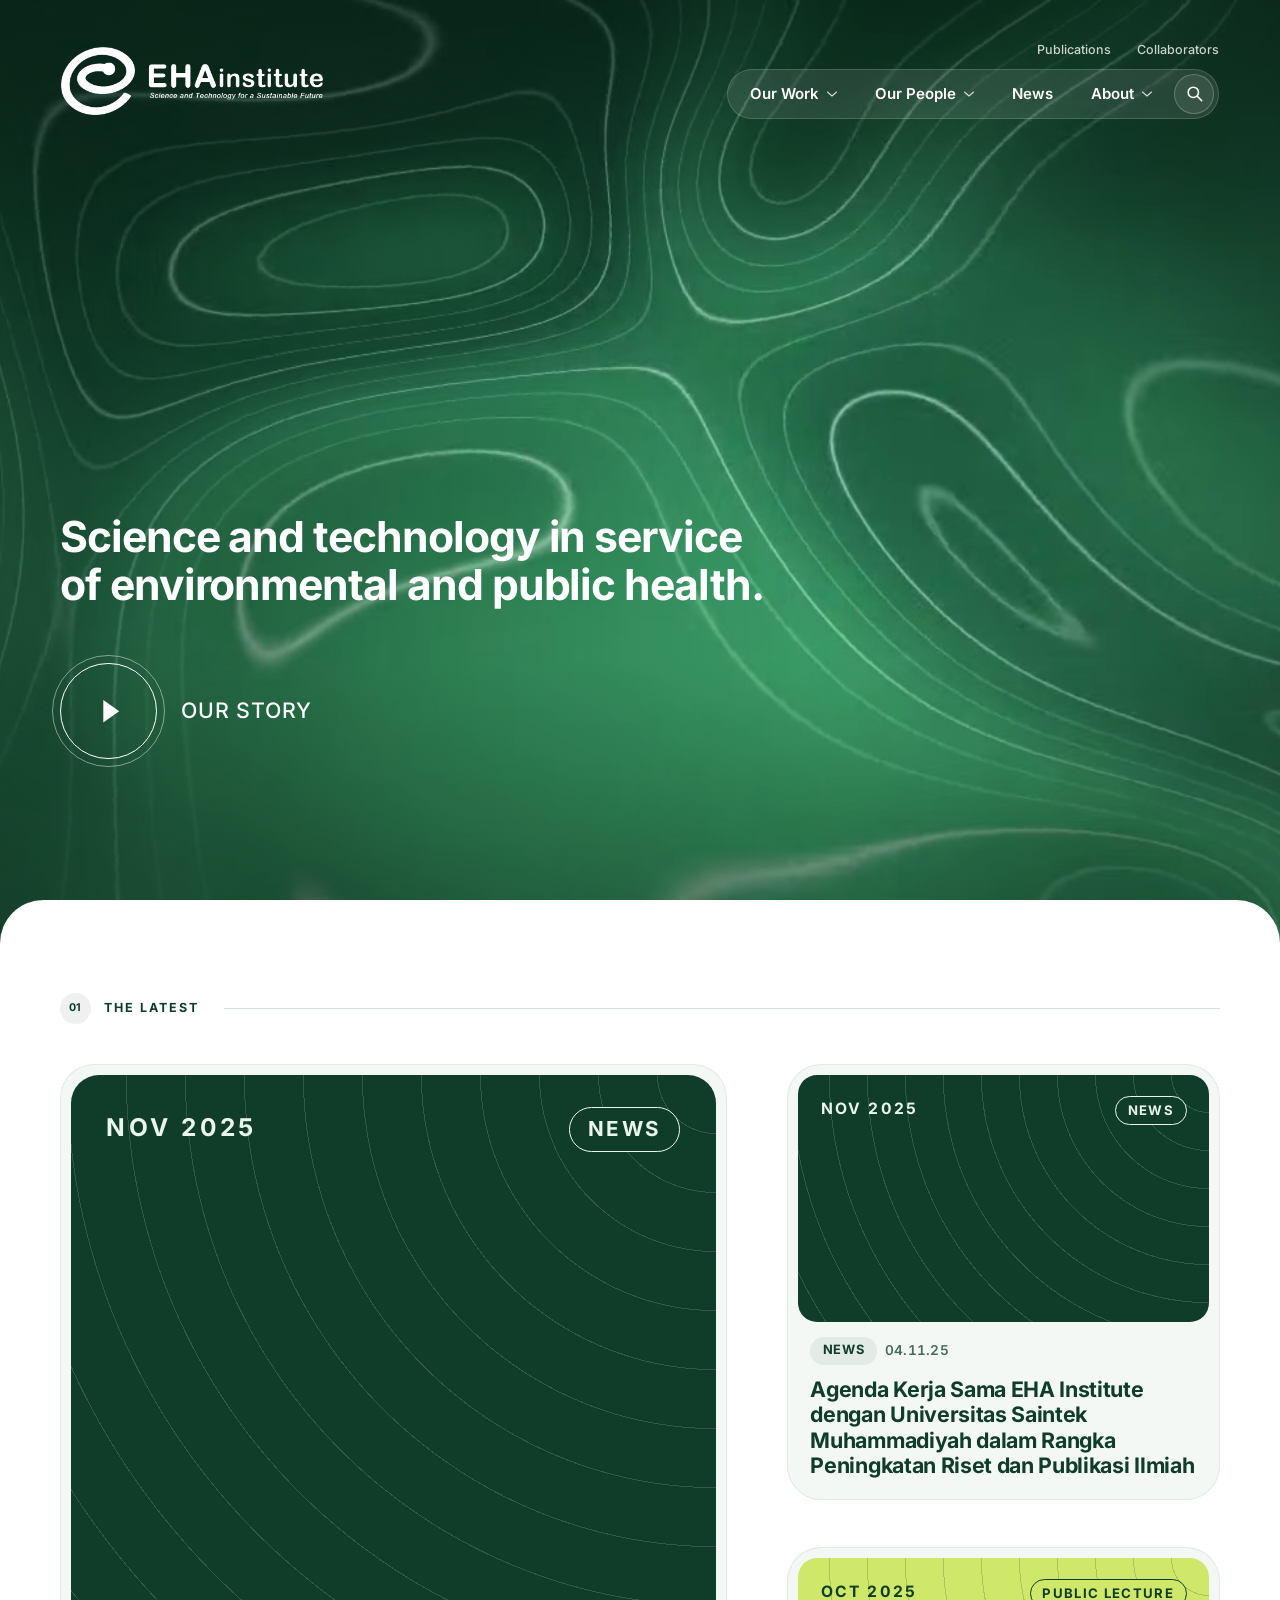
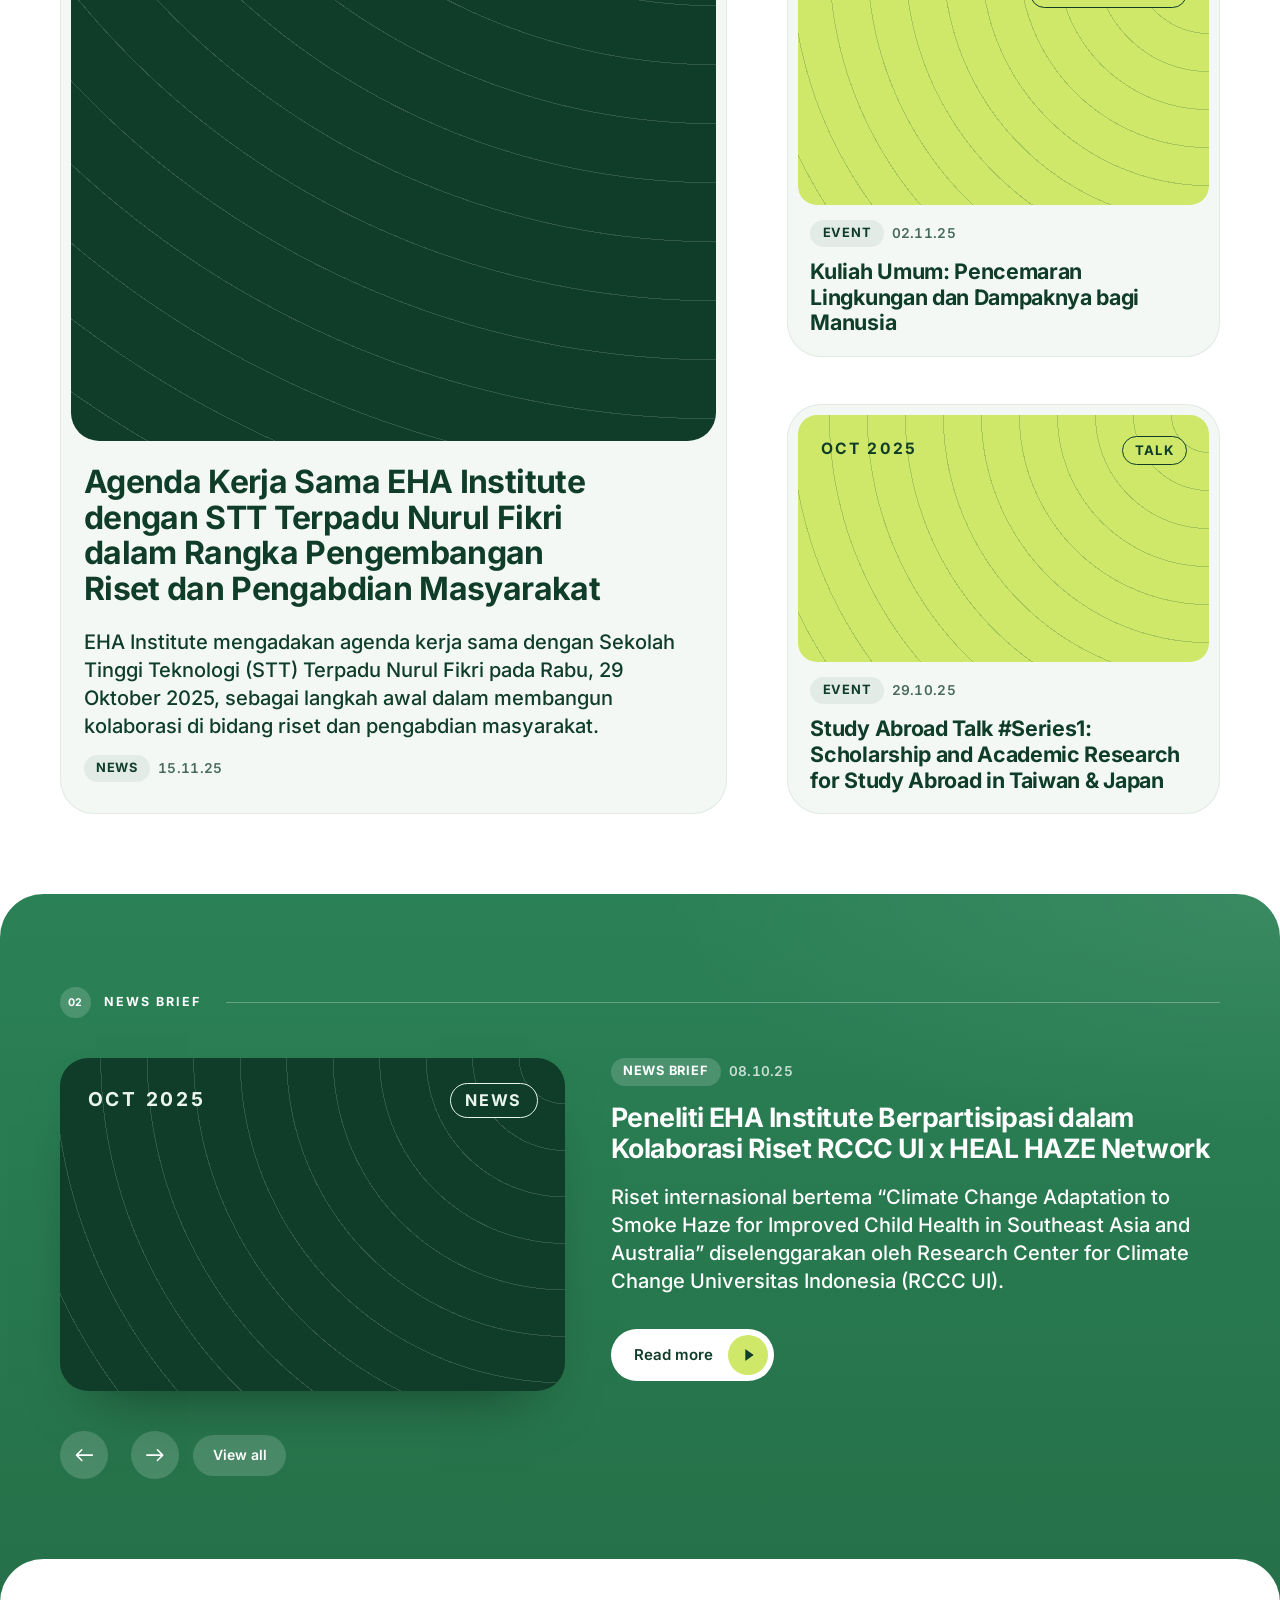
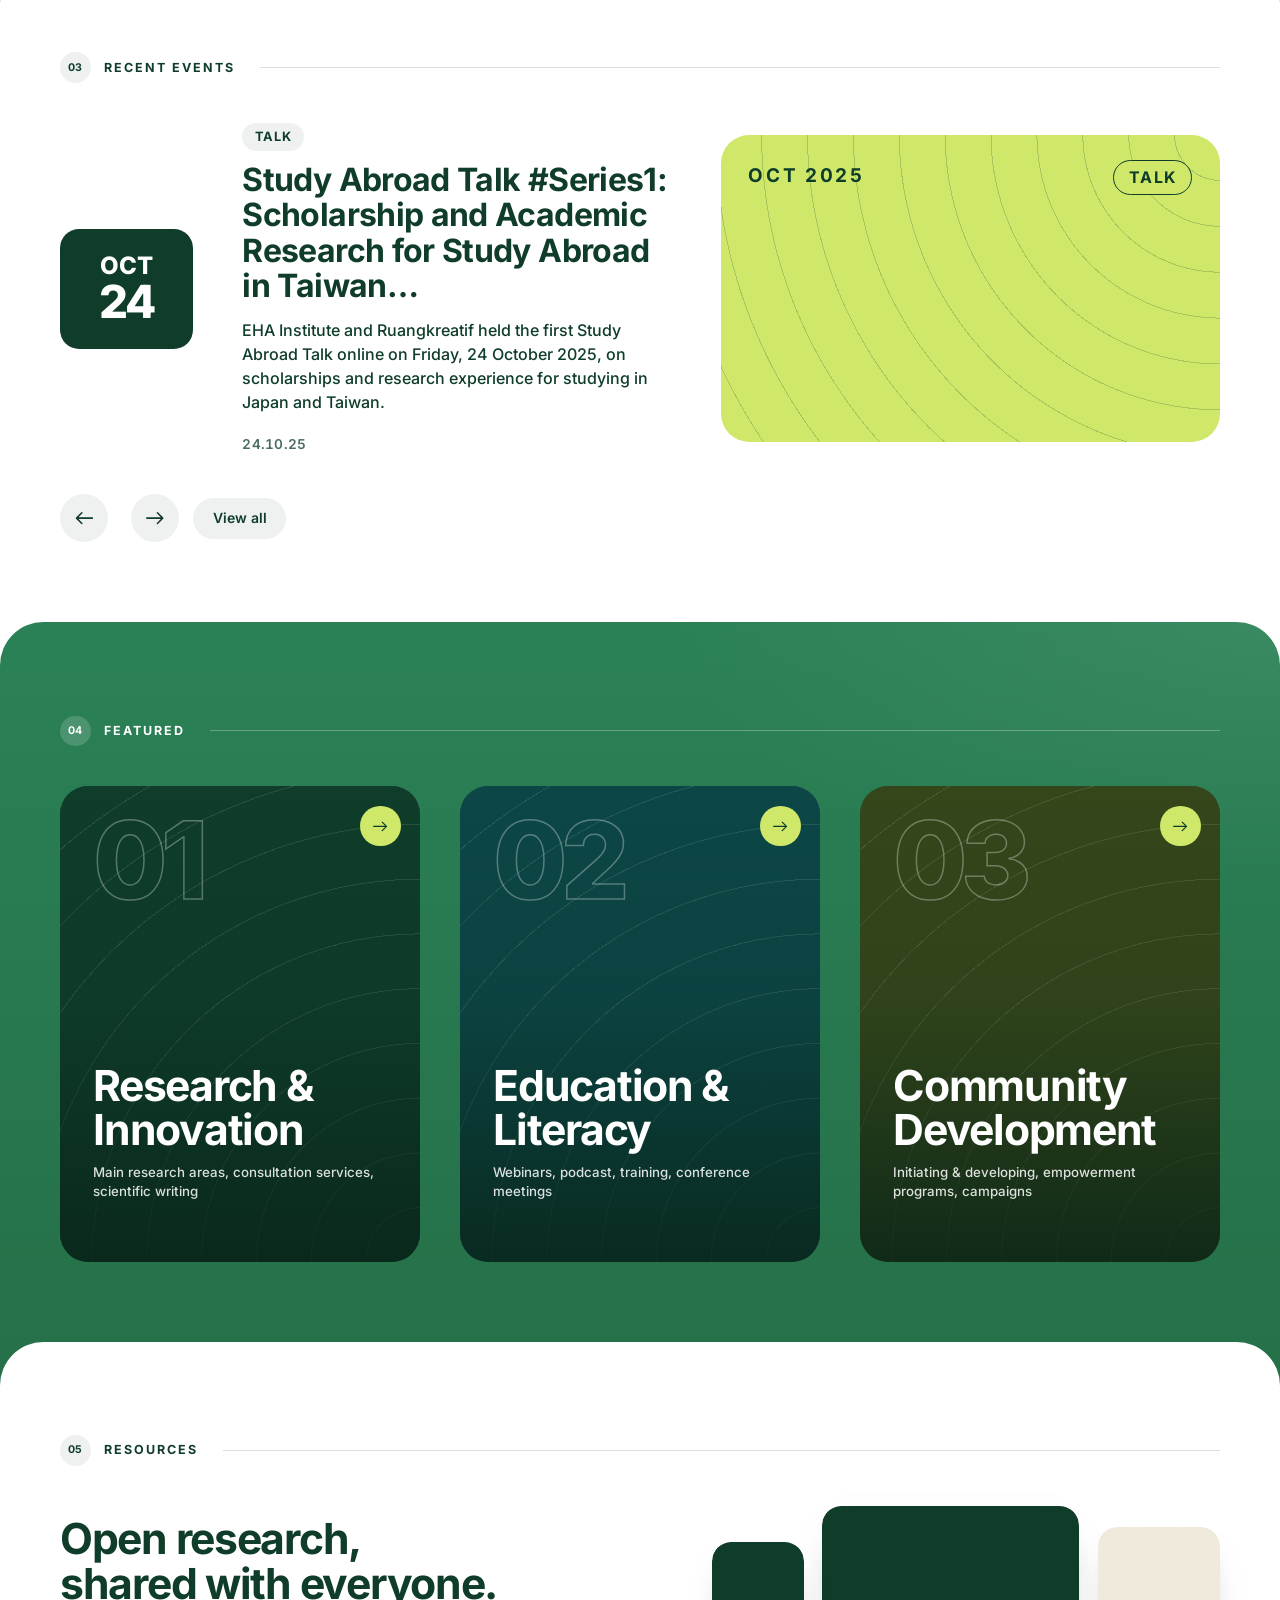
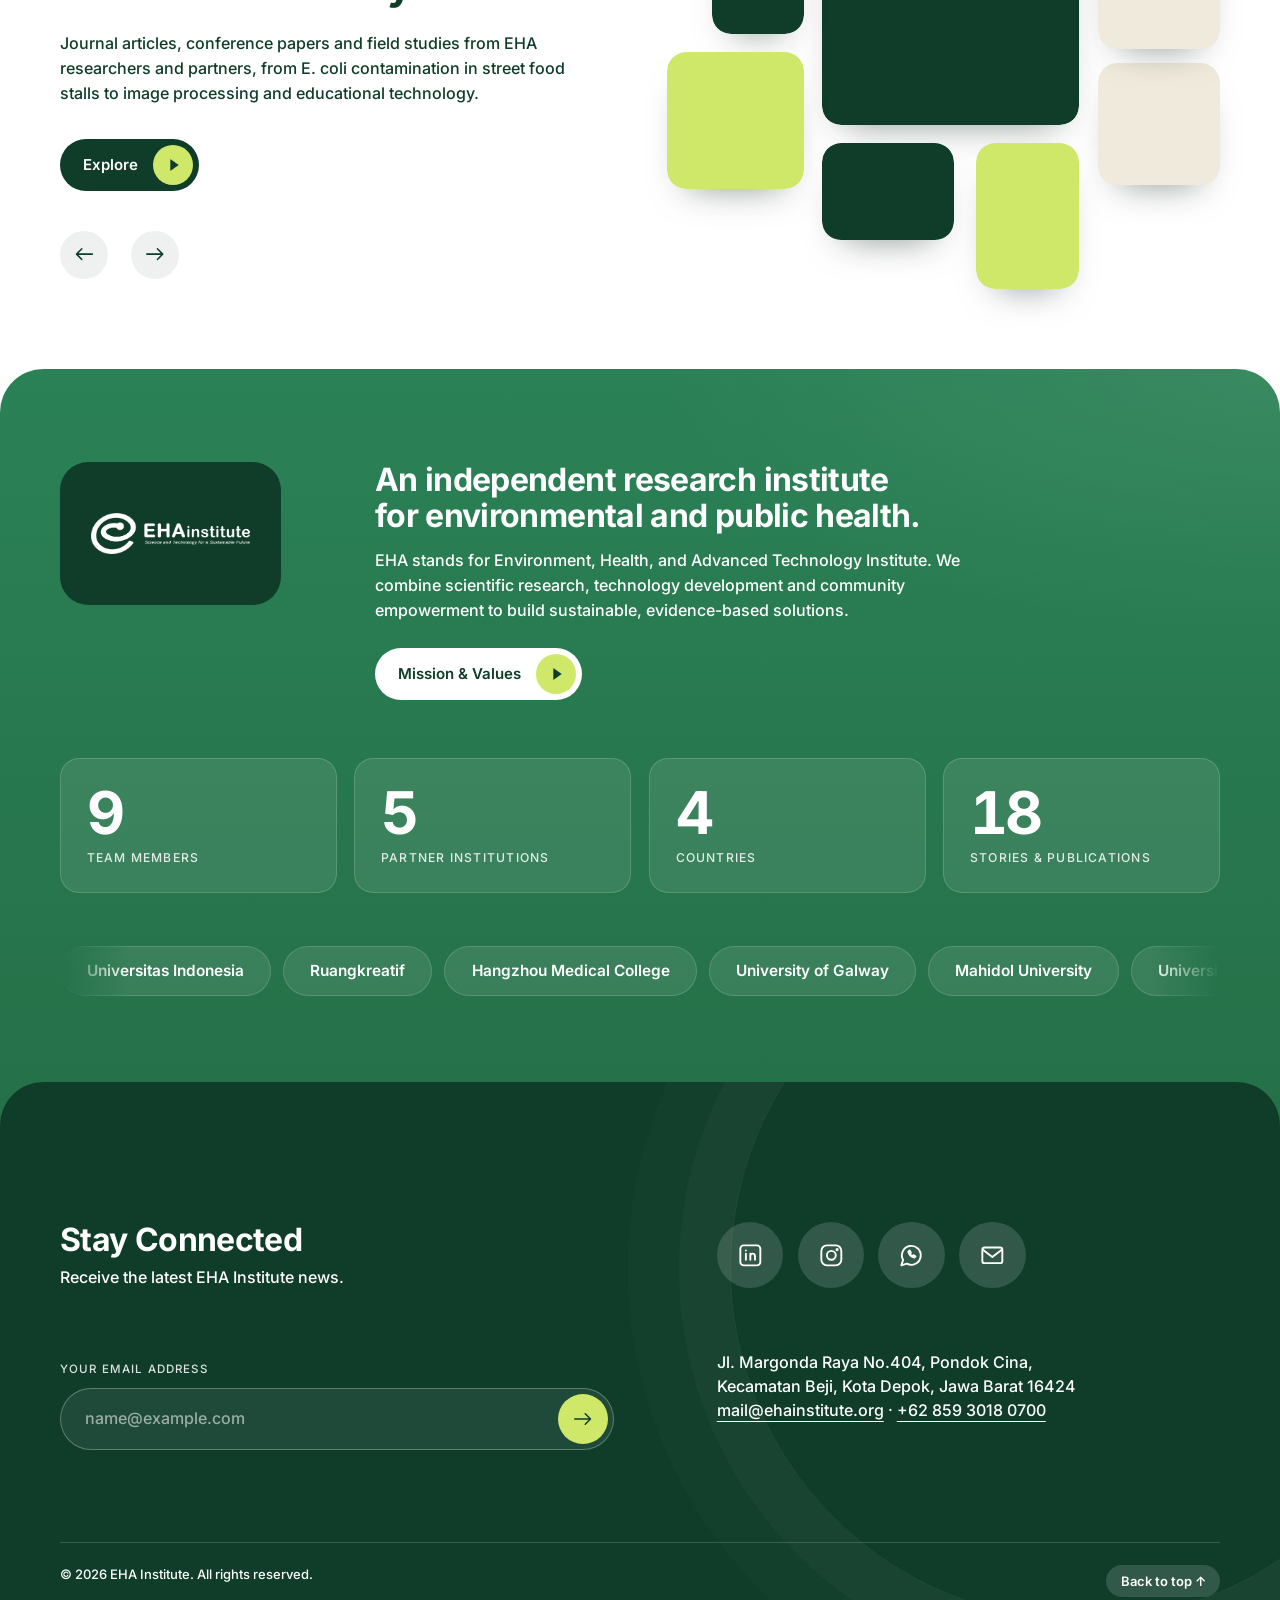
==== commit c6becf2b: "Link video Our Story dari admin" ====
--- a/index.html
+++ b/index.html
@@ -330,6 +330,7 @@
   <button class="story-dialog__close" id="close-story" aria-label="Close video"><svg aria-hidden="true"><use href="#i-close"/></svg></button>
   <!-- Replace with the real EHA story film; keep controls and add captions (<track>) -->
   <video id="story-video" controls playsinline preload="none" poster="assets/hero-poster.jpg"><source src="assets/hero.mp4" type="video/mp4"><source src="assets/hero.webm" type="video/webm"></video>
+  <div class="story-dialog__frame" id="story-frame" hidden></div>
 </dialog>
 <script src="js/config.js" defer></script>
 <script src="js/data.js" defer></script>
--- a/css/style.css
+++ b/css/style.css
@@ -751,11 +751,7 @@
 .about__logo { background: var(--green-deep); display: grid; place-items: center; padding: 14%; }
 .about__logo img { width: 100%; height: auto; }
 
-/* hero scroll cue */
-.hero:not(.hero--page)::after { content: "Scroll"; position: absolute; right: var(--pad); bottom: clamp(24px, 3vw, 56px); font-size: var(--fs-sm); font-weight: 600; letter-spacing: 0.18em; text-transform: uppercase; writing-mode: vertical-rl; padding-bottom: 64px; background: linear-gradient(#fff, #fff) 50% 100% / 1px 48px no-repeat; animation: cue 2.2s var(--ease) infinite; }
-@keyframes cue { 0%, 100% { background-size: 1px 12px; } 50% { background-size: 1px 48px; } }
-@media (max-width: 899px) { .hero:not(.hero--page)::after { display: none; } .label::after { display: none; } }
-
+@media (max-width: 899px) { .label::after { display: none; } }
 
 /* ---------- Back to top ---------- */
 .to-top { position: fixed; right: clamp(14px, 2vw, 32px); bottom: clamp(14px, 2vw, 32px); z-index: 40; width: 52px; height: 52px; border-radius: 50%; border: 0; background: #fff; color: var(--green-deep); box-shadow: 0 8px 28px rgba(8, 36, 24, 0.35), 0 0 0 1px rgba(15, 61, 42, 0.12); display: grid; place-items: center; cursor: pointer; opacity: 0; transform: translateY(16px) scale(0.9); pointer-events: none; transition: opacity 0.3s, transform 0.4s var(--ease), background 0.25s, color 0.25s; }
@@ -1139,3 +1135,82 @@
 .facts { border-radius: var(--r-lg); background: radial-gradient(90% 60% at 100% 0%, rgba(255, 255, 255, 0.1), transparent 70%), linear-gradient(180deg, #2b8156, #1f6342); box-shadow: 0 30px 60px -36px rgba(6, 28, 19, 0.6); }
 .facts div { border-top: 1px solid rgba(255, 255, 255, 0.18); }
 .facts dd { font-weight: 600; }
+
+
+/* ---------- Phones: tighter type and spacing so everything fits comfortably ---------- */
+@media (max-width: 640px) {
+  :root { --pad: 18px; --r-sec: 22px; --fs-hero: 27px; --fs-xl: 22px; --fs-lg: 20px; --fs-md: 17px; --fs-body: 15px; --fs-sm: 13.5px; --gap-label: 20px; }
+  .section { padding-block: 40px; padding-bottom: calc(40px + var(--r-sec)); }
+  main > .section { padding-top: calc(40px + var(--r-sec) * 0.3); }
+  .hero { min-height: max(86svh, 520px); }
+  .hero__inner { padding-bottom: 56px; }
+  .hero h1 { line-height: 1.15; max-width: 14em; }
+  .hero--page { min-height: 300px; }
+  .hero--page h1 { font-size: clamp(30px, 9vw, 40px); }
+  .hero--article h1 { font-size: 22px; }
+  .hero--page .hero__inner { padding-top: 120px; }
+  .story { margin-top: 22px; font-size: 15px; gap: 14px; }
+  .story__disc { width: 60px; height: 60px; }
+  .label { font-size: 11.5px; }
+  .label::before { width: 2.6em; height: 2.6em; margin-right: 0.9em; }
+  .statement { font-size: 24px; line-height: 1.18; }
+  .statement--sm { font-size: 20px; }
+  .lead h3 { font-size: 21px; }
+  .card h3, .newsgrid .card h3 { font-size: 16.5px; }
+  .brief h3, .event h3, .about h3, .resources h3 { font-size: 21px; }
+  .card > a, .lead > a { padding: 8px 8px 16px; border-radius: 22px; }
+  .media, .cover, .collage span, .lead .media, .brief .media, .event .media { border-radius: 16px; }
+  .btn { min-height: 48px; font-size: 14.5px; padding-left: 20px; }
+  .btn svg { width: 36px; height: 36px; padding: 11px 10px 11px 13px; }
+  .arrow-btn { width: 44px; height: 44px; }
+  .view-all { padding: 0.65em 1.2em; font-size: 13.5px; }
+  .tile { aspect-ratio: 4 / 3.1; border-radius: 22px; }
+  .tile h3 { font-size: 24px; }
+  .tile__bg::after { font-size: 56px; }
+  .tile__go { width: 38px; height: 38px; }
+  .stat { padding: 16px; }
+  .stat b { font-size: 36px; }
+  .stat span { font-size: 11px; }
+  .person__photo { aspect-ratio: 4 / 3.4; }
+  .row, .value, .pillar, .partner { padding: 20px; border-radius: 22px; }
+  .row__t { font-size: 20px; }
+  .cta { padding: 26px 22px; border-radius: 26px; }
+  .collage { max-width: 420px; margin-inline: auto; }
+  .footer { padding-top: calc(48px + var(--r-sec)); }
+  .footer h2 { font-size: 24px; }
+  .socials a { width: 46px; height: 46px; }
+  .meta { font-size: 13px; }
+  .event { grid-template-columns: 1fr; gap: 14px; }
+  .event__date { display: none; }
+  .marquee li { font-size: 14px; }
+  .footer__base { flex-wrap: wrap; gap: 12px; font-size: 12.5px; }
+}
+
+/* ---------- Team cards: name + role appear on hover (desktop) ---------- */
+.person__cap { display: block; }
+.person__bio { display: -webkit-box; -webkit-line-clamp: 3; -webkit-box-orient: vertical; overflow: hidden; }
+@media (hover: hover) and (min-width: 900px) {
+  .person { position: relative; border-radius: var(--r-lg); overflow: hidden; outline-offset: 4px; }
+  .person::after { content: ""; position: absolute; inset: auto 0 0 0; height: 64%; pointer-events: none; z-index: 1;
+    background: linear-gradient(to top, rgba(6, 28, 19, 0.94) 8%, rgba(6, 28, 19, 0)); opacity: 0; transition: opacity 0.4s var(--ease); }
+  .person__cap { position: absolute; left: 0; right: 0; bottom: 0; z-index: 2; padding: clamp(18px, 1.8vw, 30px); color: #fff; pointer-events: none;
+    opacity: 0; transform: translateY(14px); transition: opacity 0.35s var(--ease), transform 0.5s var(--ease); }
+  .person__cap h3 { margin: 0; font-size: clamp(18px, 1.5vw, 26px); color: #fff; }
+  .person__cap p { margin: 0.4em 0 0; color: rgba(255, 255, 255, 0.86); opacity: 1; }
+  .person__cap .person__bio { color: rgba(255, 255, 255, 0.7); font-size: clamp(13px, 0.9vw, 15px); }
+  .person:hover::after, .person:focus-visible::after, .person:focus-within::after { opacity: 1; }
+  .person:hover .person__cap, .person:focus-visible .person__cap, .person:focus-within .person__cap { opacity: 1; transform: none; }
+  .person:hover .person__photo span, .person:focus-visible .person__photo span { opacity: 0.0; transform: translateY(-6px); }
+  .person__photo span { transition: opacity 0.3s, transform 0.6s var(--ease); }
+}
+
+/* no big day numbers on covers, no initials on team placeholders */
+.cover__d, .person__photo > span { display: none !important; }
+
+/* every hero fills the first screen; the next section starts below the fold */
+.hero, .hero--page, .hero--article { min-height: calc(100vh + var(--r-sec)); min-height: calc(100svh + var(--r-sec)); }
+.hero > .hero__inner, .hero .hero__inner { margin-bottom: var(--r-sec); }
+
+.story-dialog__frame { aspect-ratio: 16 / 9; background: #000; }
+.story-dialog__frame iframe { display: block; width: 100%; height: 100%; border: 0; }
+.story-dialog video[hidden], .story-dialog__frame[hidden] { display: none; }
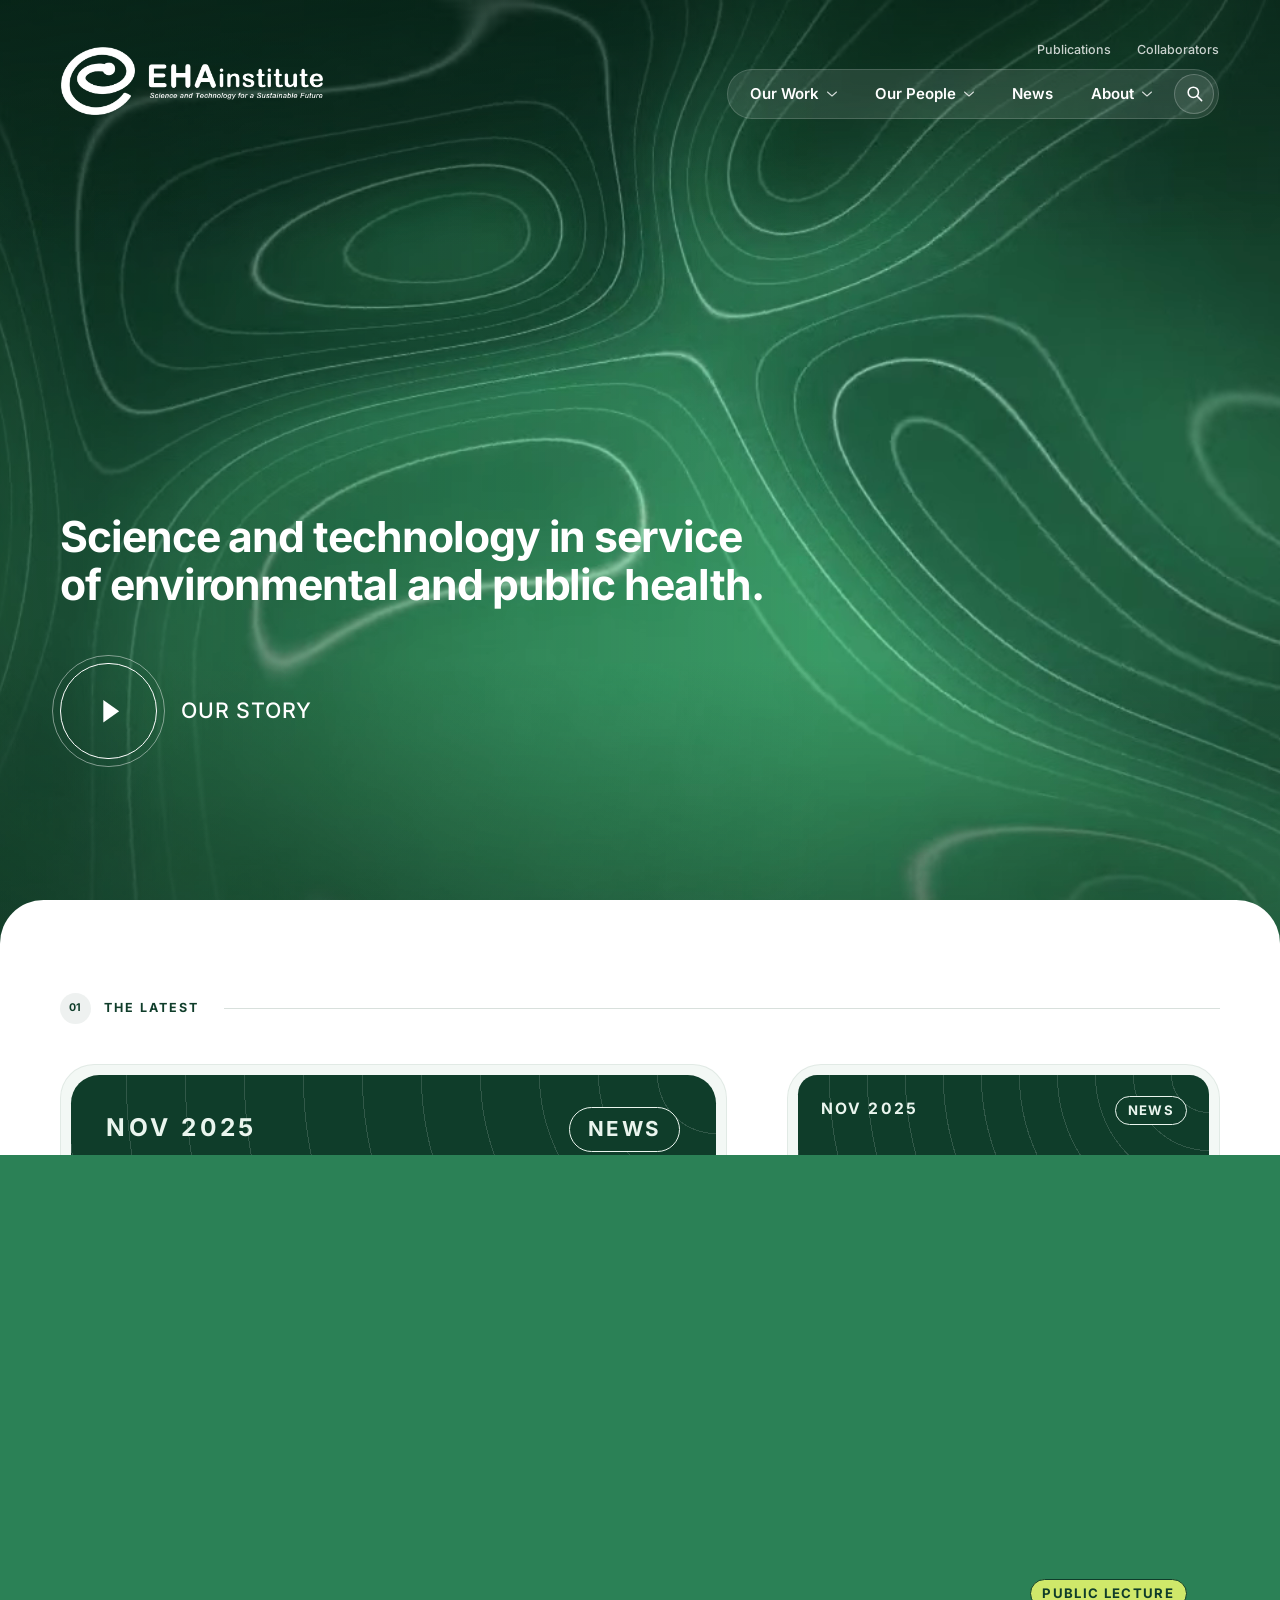
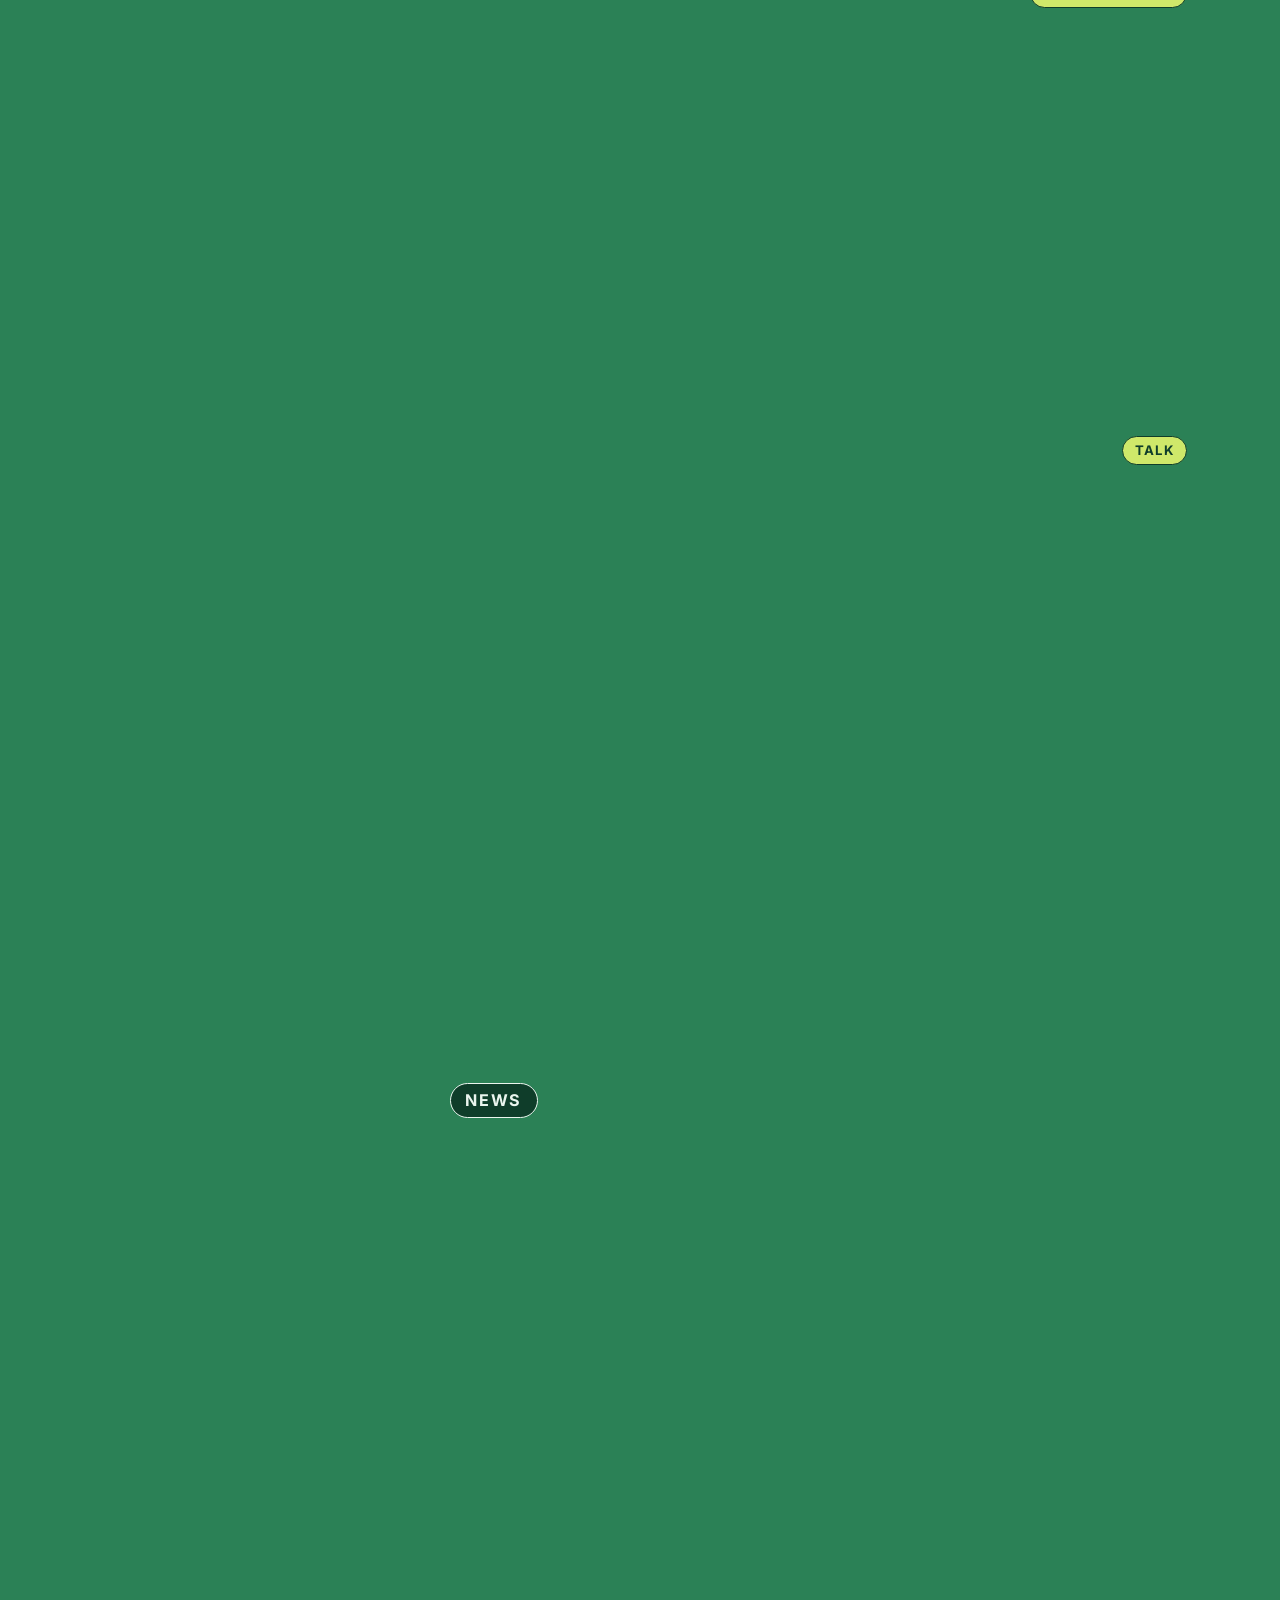
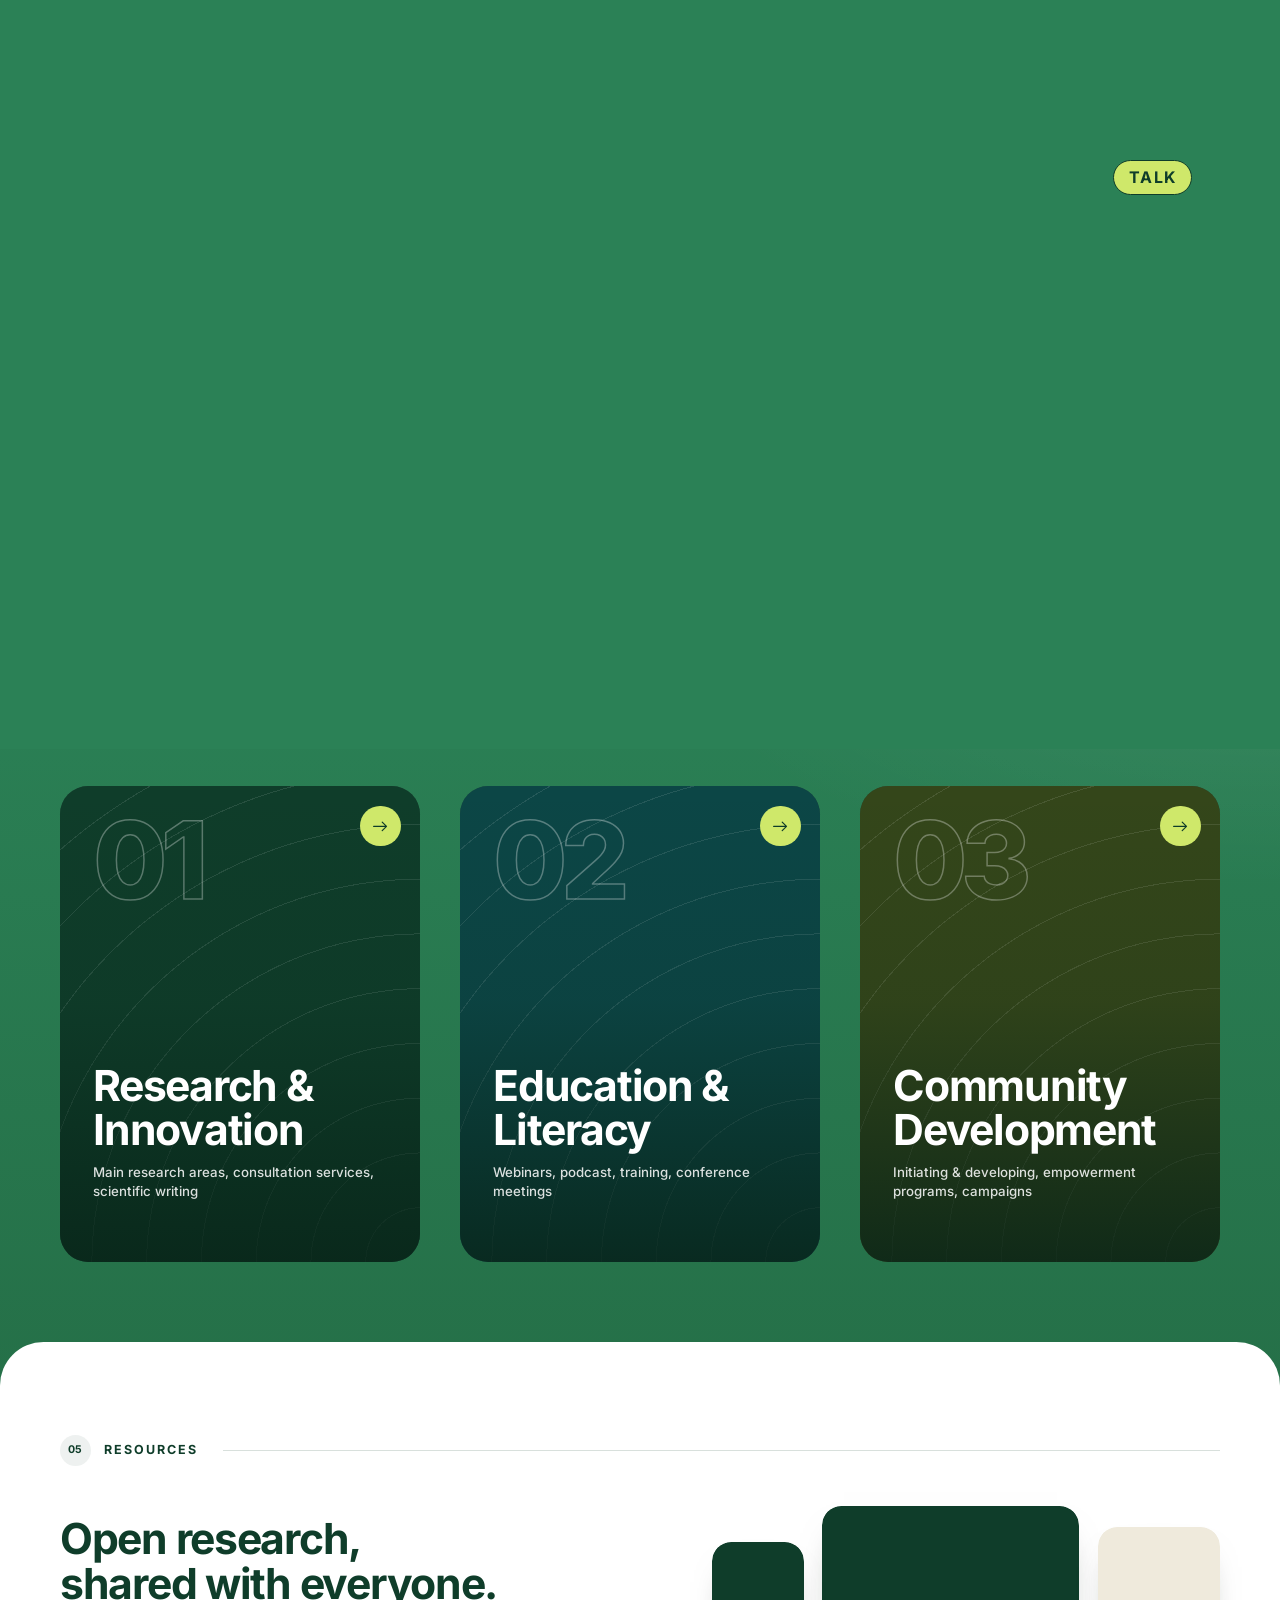
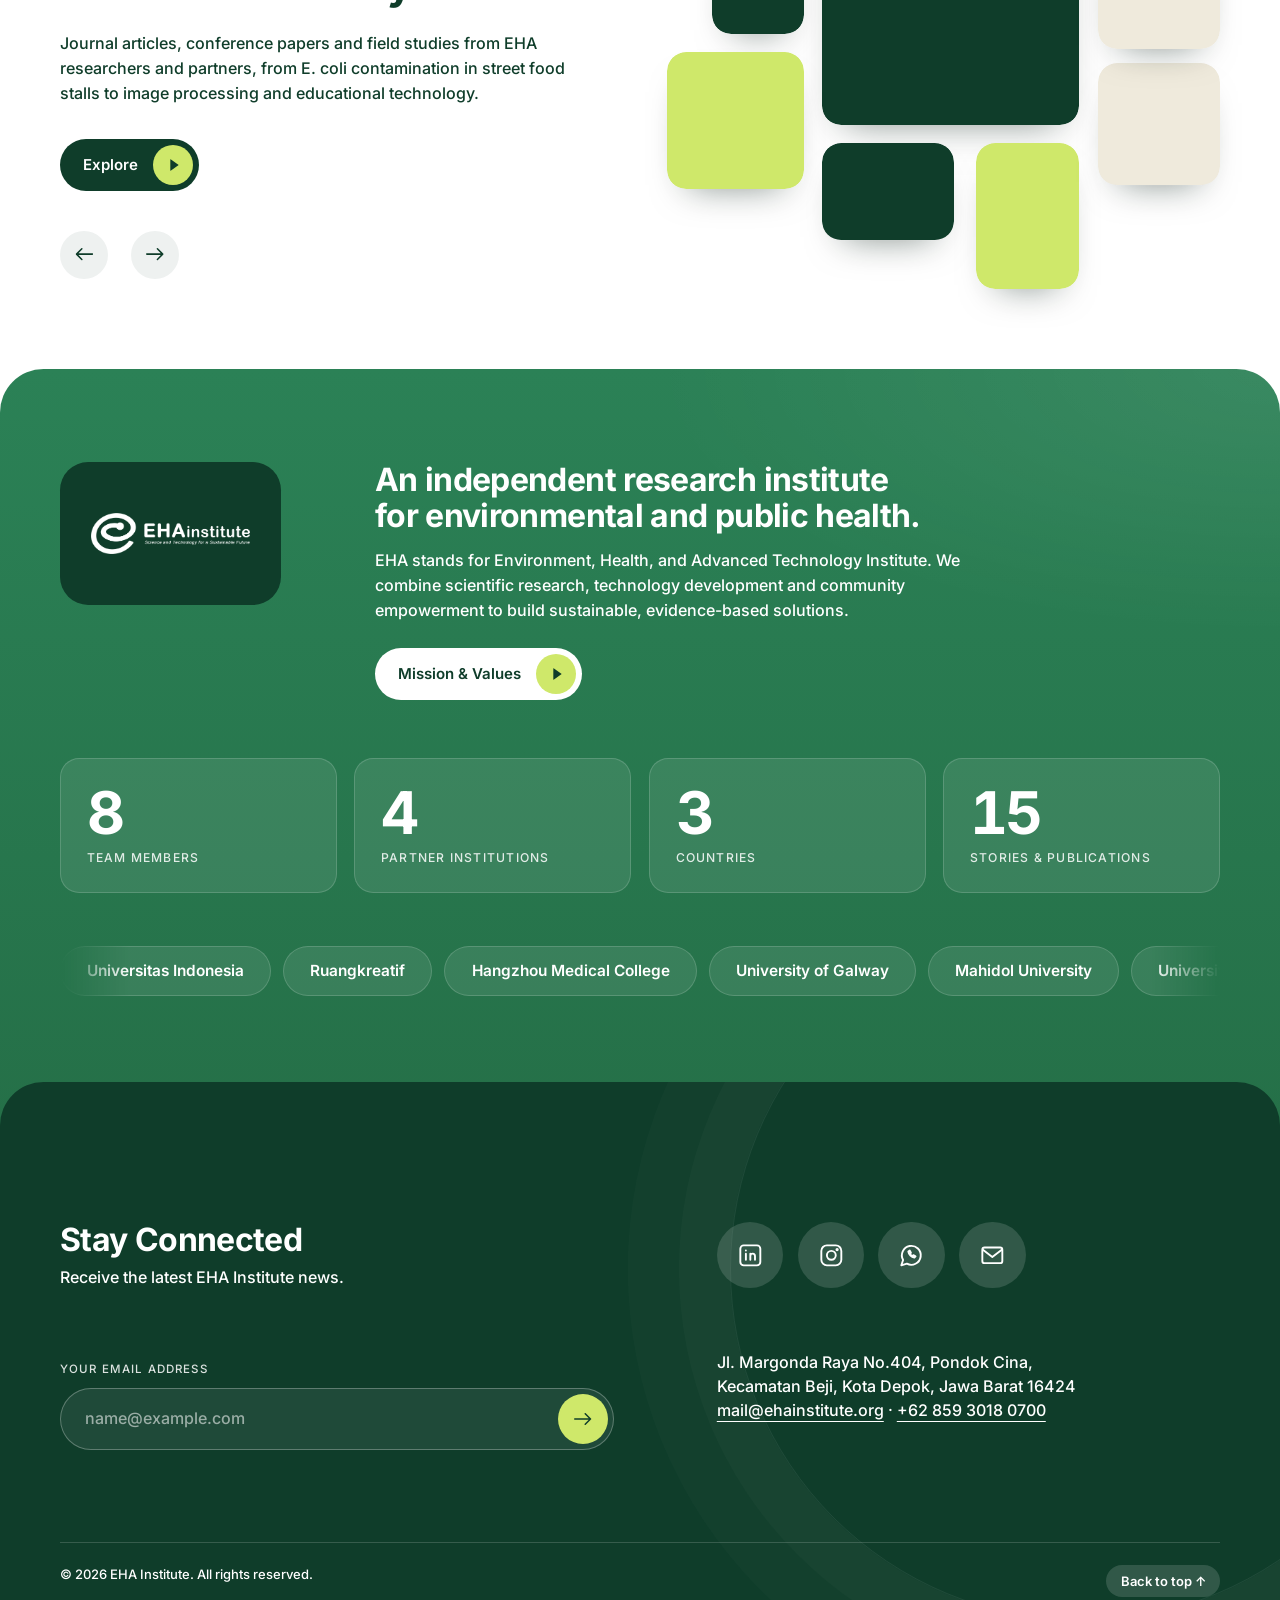
==== commit 8d9ce46b: "Halaman Publications dan optimasi gambar WebP" ====
--- a/index.html
+++ b/index.html
@@ -11,6 +11,7 @@
 <meta property="og:description" content="EHA Institute is an independent non-profit research organization advancing science and technology for environmental and public health.">
 <meta property="og:image" content="assets/hero-poster.jpg">
 <link rel="preload" href="assets/fonts/inter-latin-wght-normal.woff2" as="font" type="font/woff2" crossorigin>
+<link rel="preload" as="image" href="assets/hero-poster.webp" imagesrcset="assets/hero-poster-768.webp 768w, assets/hero-poster.webp 1280w" imagesizes="100vw" fetchpriority="high">
 <link rel="stylesheet" href="css/style.css">
 <script>document.documentElement.classList.add('js')</script>
 </head>
@@ -30,7 +31,7 @@
     </a>
     <div class="nav-col">
       <div class="util">
-        <a href="news.html?cat=publication">Publications</a>
+        <a href="publications.html">Publications</a>
         <a href="about.html#partners">Collaborators</a>
       </div>
       <nav class="nav" id="nav" aria-label="Primary">
@@ -97,7 +98,7 @@
           </li>
         </ul>
         <div class="nav__mobile-util">
-          <a href="news.html?cat=publication">Publications</a>
+          <a href="publications.html">Publications</a>
           <a href="about.html#partners">Collaborators</a>
         </div>
       </nav>
@@ -111,7 +112,7 @@
   <!-- ===== Hero (video) ===== -->
   <section class="hero" aria-label="Introduction">
     <!-- Placeholder loop generated for this build. Replace assets/hero.mp4 with real footage (field work, labs, community events), 1080p, 8-15 s, no audio, under 3 MB. -->
-    <video class="hero__video" id="hero-video" autoplay muted loop playsinline preload="auto" poster="assets/hero-poster.jpg" aria-hidden="true">
+    <video class="hero__video" id="hero-video" autoplay muted loop playsinline preload="auto" poster="assets/hero-poster.webp" aria-hidden="true">
       <source src="assets/hero.mp4" type="video/mp4">
       <source src="assets/hero.webm" type="video/webm">
     </video>
@@ -131,7 +132,7 @@
       <div class="latest">
         <article class="lead reveal reveal-left">
           <a href="article.html?s=stt-nurul-fikri">
-            <figure class="media"><img src="assets/tile-01.jpg" alt="" width="1000" height="650" loading="lazy"></figure>
+            <figure class="media"><img src="assets/tile-01.webp" srcset="assets/tile-01-640.webp 640w, assets/tile-01.webp 1400w" sizes="(max-width: 700px) 92vw, (max-width: 1100px) 50vw, 33vw" alt="" width="1000" height="650" loading="lazy" decoding="async"></figure>
             <h3><span class="link-line">Agenda Kerja Sama EHA Institute dengan STT Terpadu Nurul Fikri dalam Rangka Pengembangan Riset dan Pengabdian Masyarakat</span></h3>
             <p>EHA Institute mengadakan agenda kerja sama dengan Sekolah Tinggi Teknologi (STT) Terpadu Nurul Fikri pada Rabu, 29 Oktober 2025, sebagai langkah awal dalam membangun kolaborasi di bidang riset dan pengabdian masyarakat.</p>
             <div class="meta"><span>News Brief</span><time datetime="2025-11-15">15.11.25</time></div>
@@ -140,21 +141,21 @@
         <div class="latest__side">
           <article class="card reveal" style="--d:.08s">
             <a href="article.html?s=universitas-saintek-muhammadiyah">
-              <figure class="media"><img src="assets/tile-02.jpg" alt="" width="650" height="390" loading="lazy"></figure>
+              <figure class="media"><img src="assets/tile-02.webp" srcset="assets/tile-02-640.webp 640w, assets/tile-02.webp 1400w" sizes="(max-width: 700px) 92vw, (max-width: 1100px) 50vw, 33vw" alt="" width="650" height="390" loading="lazy" decoding="async"></figure>
               <h3><span class="link-line">Kerja Sama EHA Institute dengan Universitas Saintek Muhammadiyah untuk Riset dan Publikasi Ilmiah</span></h3>
               <div class="meta"><time datetime="2025-11-04">04.11.25</time></div>
             </a>
           </article>
           <article class="card reveal" style="--d:.16s">
             <a href="article.html?s=kuliah-umum-pencemaran-lingkungan">
-              <figure class="media"><img src="assets/tile-03.jpg" alt="" width="650" height="390" loading="lazy"></figure>
+              <figure class="media"><img src="assets/tile-03.webp" srcset="assets/tile-03-640.webp 640w, assets/tile-03.webp 1400w" sizes="(max-width: 700px) 92vw, (max-width: 1100px) 50vw, 33vw" alt="" width="650" height="390" loading="lazy" decoding="async"></figure>
               <h3><span class="link-line">Kuliah Umum: Pencemaran Lingkungan dan Dampaknya bagi Manusia</span></h3>
               <div class="meta"><time datetime="2025-11-02">02.11.25</time></div>
             </a>
           </article>
           <article class="card reveal" style="--d:.24s">
             <a href="article.html?s=study-abroad-talk-series-1">
-              <figure class="media"><img src="assets/tile-04.jpg" alt="" width="650" height="390" loading="lazy"></figure>
+              <figure class="media"><img src="assets/tile-04.webp" srcset="assets/tile-04-640.webp 640w, assets/tile-04.webp 1400w" sizes="(max-width: 700px) 92vw, (max-width: 1100px) 50vw, 33vw" alt="" width="650" height="390" loading="lazy" decoding="async"></figure>
               <h3><span class="link-line">Study Abroad Talk #Series1: Scholarship and Academic Research in Taiwan &amp; Japan</span></h3>
               <div class="meta"><time datetime="2025-10-29">29.10.25</time></div>
             </a>
@@ -168,7 +169,7 @@
       <h2 class="label reveal" id="h-brief">News Brief</h2>
       <div class="reveal" data-carousel="brief" aria-live="polite">
         <article class="brief" data-slide>
-          <figure class="media"><img src="assets/tile-05.jpg" alt="" width="758" height="500" loading="lazy"></figure>
+          <figure class="media"><img src="assets/tile-05.webp" srcset="assets/tile-05-640.webp 640w, assets/tile-05.webp 1400w" sizes="(max-width: 700px) 92vw, (max-width: 1100px) 50vw, 33vw" alt="" width="758" height="500" loading="lazy" decoding="async"></figure>
           <div>
             <div class="meta"><span>News Brief</span><time datetime="2025-10-08">08.10.25</time></div>
             <h3>Peneliti EHA Institute Berpartisipasi dalam Kolaborasi Riset RCCC UI x HEAL HAZE Network</h3>
@@ -177,7 +178,7 @@
           </div>
         </article>
         <article class="brief" data-slide hidden>
-          <figure class="media"><img src="assets/tile-06.jpg" alt="" width="758" height="500" loading="lazy"></figure>
+          <figure class="media"><img src="assets/tile-06.webp" srcset="assets/tile-06-640.webp 640w, assets/tile-06.webp 1400w" sizes="(max-width: 700px) 92vw, (max-width: 1100px) 50vw, 33vw" alt="" width="758" height="500" loading="lazy" decoding="async"></figure>
           <div>
             <div class="meta"><span>Webinar Series #1</span></div>
             <h3>Artificial Intelligence (AI) for Research &amp; International Journal Writing</h3>
@@ -186,7 +187,7 @@
           </div>
         </article>
         <article class="brief" data-slide hidden>
-          <figure class="media"><img src="assets/tile-07.jpg" alt="" width="758" height="500" loading="lazy"></figure>
+          <figure class="media"><img src="assets/tile-07.webp" srcset="assets/tile-07-640.webp 640w, assets/tile-07.webp 1400w" sizes="(max-width: 700px) 92vw, (max-width: 1100px) 50vw, 33vw" alt="" width="758" height="500" loading="lazy" decoding="async"></figure>
           <div>
             <div class="meta"><span>Webinar Series #2</span></div>
             <h3>Introduction to Evidence Synthesis &amp; Systematic Reviews</h3>
@@ -195,7 +196,7 @@
           </div>
         </article>
         <article class="brief" data-slide hidden>
-          <figure class="media"><img src="assets/tile-08.jpg" alt="" width="758" height="500" loading="lazy"></figure>
+          <figure class="media"><img src="assets/tile-08.webp" srcset="assets/tile-08-640.webp 640w, assets/tile-08.webp 1400w" sizes="(max-width: 700px) 92vw, (max-width: 1100px) 50vw, 33vw" alt="" width="758" height="500" loading="lazy" decoding="async"></figure>
           <div>
             <div class="meta"><span>Webinar Series #3</span></div>
             <h3>Big Data Unlocked: Empowering Research and Digital Innovation</h3>
@@ -254,7 +255,7 @@
         <div class="reveal">
           <h3>Open research, shared with everyone.</h3>
           <p>Journal articles, conference papers and field studies from EHA researchers and partners, from E. coli contamination in street food stalls to image processing and educational technology.</p>
-          <a class="btn" href="news.html?cat=publication">Explore <svg aria-hidden="true"><use href="#i-tri"/></svg></a>
+          <a class="btn" href="publications.html">Explore <svg aria-hidden="true"><use href="#i-tri"/></svg></a>
           <div class="controls">
             <div class="arrows">
               <button class="arrow-btn arrow-btn--prev" id="collage-prev" aria-label="Show previous images"><svg aria-hidden="true"><use href="#i-arrow"/></svg></button>
@@ -329,7 +330,7 @@
 <dialog class="story-dialog" id="story" aria-label="Our story">
   <button class="story-dialog__close" id="close-story" aria-label="Close video"><svg aria-hidden="true"><use href="#i-close"/></svg></button>
   <!-- Replace with the real EHA story film; keep controls and add captions (<track>) -->
-  <video id="story-video" controls playsinline preload="none" poster="assets/hero-poster.jpg"><source src="assets/hero.mp4" type="video/mp4"><source src="assets/hero.webm" type="video/webm"></video>
+  <video id="story-video" controls playsinline preload="none" poster="assets/hero-poster.webp"><source src="assets/hero.mp4" type="video/mp4"><source src="assets/hero.webm" type="video/webm"></video>
   <div class="story-dialog__frame" id="story-frame" hidden></div>
 </dialog>
 <script src="js/config.js" defer></script>
--- a/css/style.css
+++ b/css/style.css
@@ -562,6 +562,12 @@
 
 /* hero headline: words slide up out of a mask */
 .hero h1.is-split { animation: none; }
+/* Hold the headline back until main.js has split it, so it animates exactly once (no "rise" then "wordUp" replay).
+   Failsafe: it shows by itself after 3.4s even if the script never runs. */
+@media (prefers-reduced-motion: no-preference) {
+  .js .hero h1:not(.is-split) { animation: hShow 0s linear 3.4s forwards; opacity: 0; transform: none; }
+  @keyframes hShow { to { opacity: 1; } }
+}
 .w { display: inline-block; overflow: hidden; vertical-align: top; padding-bottom: 0.14em; margin-bottom: -0.14em; }
 .w > span { display: inline-block; transform: translateY(115%); animation: wordUp 0.95s var(--ease) forwards; animation-delay: calc(0.2s + var(--i) * 0.07s); }
 @keyframes wordUp { to { transform: none; } }
@@ -1214,3 +1220,37 @@
 .story-dialog__frame { aspect-ratio: 16 / 9; background: #000; }
 .story-dialog__frame iframe { display: block; width: 100%; height: 100%; border: 0; }
 .story-dialog video[hidden], .story-dialog__frame[hidden] { display: none; }
+
+/* partner logos (uploaded at 212 x 300 px), institution name underneath */
+.partner__logo { display: block; width: 212px; max-width: 100%; aspect-ratio: 212 / 300; height: auto; object-fit: contain; object-position: center; margin-bottom: 18px; background: #fff; border-radius: 18px; border: 1px solid var(--line); }
+.partners-grid { grid-template-columns: repeat(auto-fill, minmax(clamp(272px, 22vw, 300px), 1fr)); align-items: start; }
+@media (max-width: 640px) { .partners-grid { grid-template-columns: repeat(auto-fill, minmax(250px, 1fr)); } }
+.partner { min-height: 0; }
+
+/* ---------- Publications page ---------- */
+.pubtools { display: flex; flex-wrap: wrap; gap: 12px; margin: clamp(22px, 2.4vw, 38px) 0 16px; }
+.pubsearch { position: relative; flex: 1 1 320px; display: block; }
+.pubsearch svg { position: absolute; left: 18px; top: 50%; width: 20px; height: 20px; translate: 0 -50%; opacity: 0.55; pointer-events: none; }
+.pubsearch input, .pubyear select { width: 100%; min-height: 52px; border-radius: 999px; border: 1.5px solid var(--card-line); background: #fff; color: var(--green-deep); font: inherit; font-size: 16px; padding: 0 20px; transition: border-color 0.2s, box-shadow 0.2s; }
+.pubsearch input { padding-left: 50px; }
+.pubyear select { appearance: none; padding-right: 44px; cursor: pointer; background: #fff url("data:image/svg+xml,%3Csvg xmlns='http://www.w3.org/2000/svg' width='14' height='8' fill='none' stroke='%230f3d2a' stroke-width='2' stroke-linecap='round'%3E%3Cpath d='M1 1l6 6 6-6'/%3E%3C/svg%3E") no-repeat right 20px center; }
+.pubyear { flex: 0 0 auto; min-width: 170px; }
+.pubsearch input:focus, .pubyear select:focus { outline: none; border-color: var(--green); box-shadow: 0 0 0 4px rgba(43, 129, 86, 0.16); }
+.pubcount { margin: 0 0 18px; font-size: var(--fs-sm); opacity: 0.7; }
+.publist { list-style: none; margin: 0; padding: 0; display: grid; gap: 14px; }
+.pub { padding: clamp(20px, 2.2vw, 32px); border-radius: var(--r-lg); background: var(--card); border: 1px solid var(--card-line); transition: border-color 0.3s, background 0.3s, translate 0.5s var(--ease); scroll-margin-top: 110px; }
+@media (hover: hover) { .pub:hover { border-color: rgba(43, 129, 86, 0.45); translate: 0 -3px; } }
+.pub.is-hit { border-color: var(--green); box-shadow: 0 0 0 4px rgba(43, 129, 86, 0.16); }
+.pub__meta { display: flex; flex-wrap: wrap; align-items: center; gap: 8px 14px; font-size: 12.5px; letter-spacing: 0.06em; text-transform: uppercase; opacity: 0.85; }
+.pub__kind { background: var(--chip); border-radius: 999px; padding: 0.35em 1em; font-weight: 700; }
+.pub__venue { font-style: italic; text-transform: none; letter-spacing: 0; font-size: 14px; }
+.pub__title { margin: 14px 0 8px; font-size: clamp(19px, 1.7vw, 26px); line-height: 1.25; letter-spacing: -0.015em; text-wrap: balance; }
+.pub__authors { margin: 0; opacity: 0.78; font-size: var(--fs-sm); }
+.pub__abs { margin-top: 14px; }
+.pub__abs summary { cursor: pointer; font-weight: 600; font-size: 14px; width: fit-content; }
+.pub__abs p { margin: 10px 0 0; font-size: var(--fs-sm); line-height: 1.65; opacity: 0.85; max-width: 62em; }
+.pub__acts { display: flex; flex-wrap: wrap; gap: 8px; margin-top: 18px; }
+.pub__btn { display: inline-flex; align-items: center; min-height: 40px; padding: 0 1.2em; border-radius: 999px; border: 1.5px solid var(--card-line); background: transparent; color: inherit; font: inherit; font-size: 13.5px; font-weight: 600; cursor: pointer; text-decoration: none; transition: background 0.2s, color 0.2s, border-color 0.2s; }
+.pub__btn:hover { background: var(--green-deep); color: #fff; border-color: var(--green-deep); }
+.pubempty { padding: 36px 0; text-align: center; opacity: 0.7; }
+@media (max-width: 640px) { .pubyear { flex: 1 1 100%; } .pub { padding: 18px; border-radius: 22px; } }
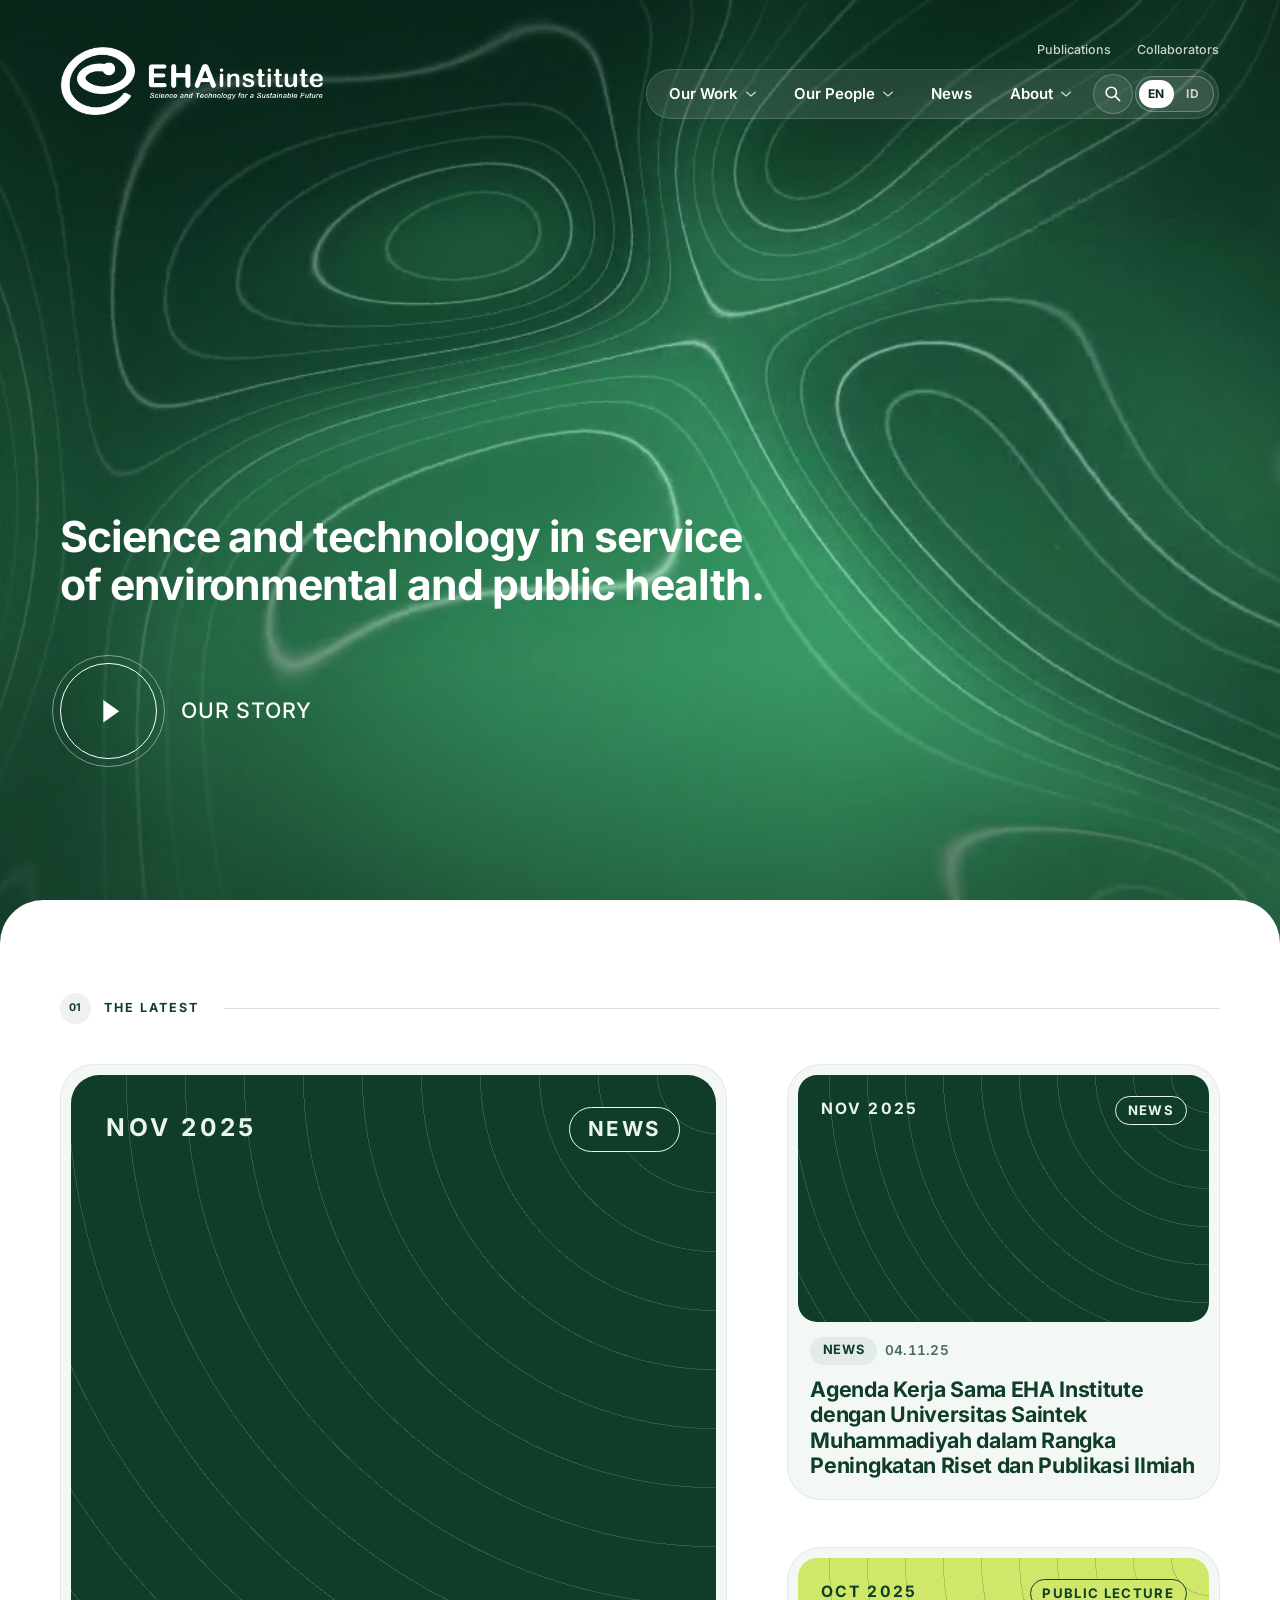
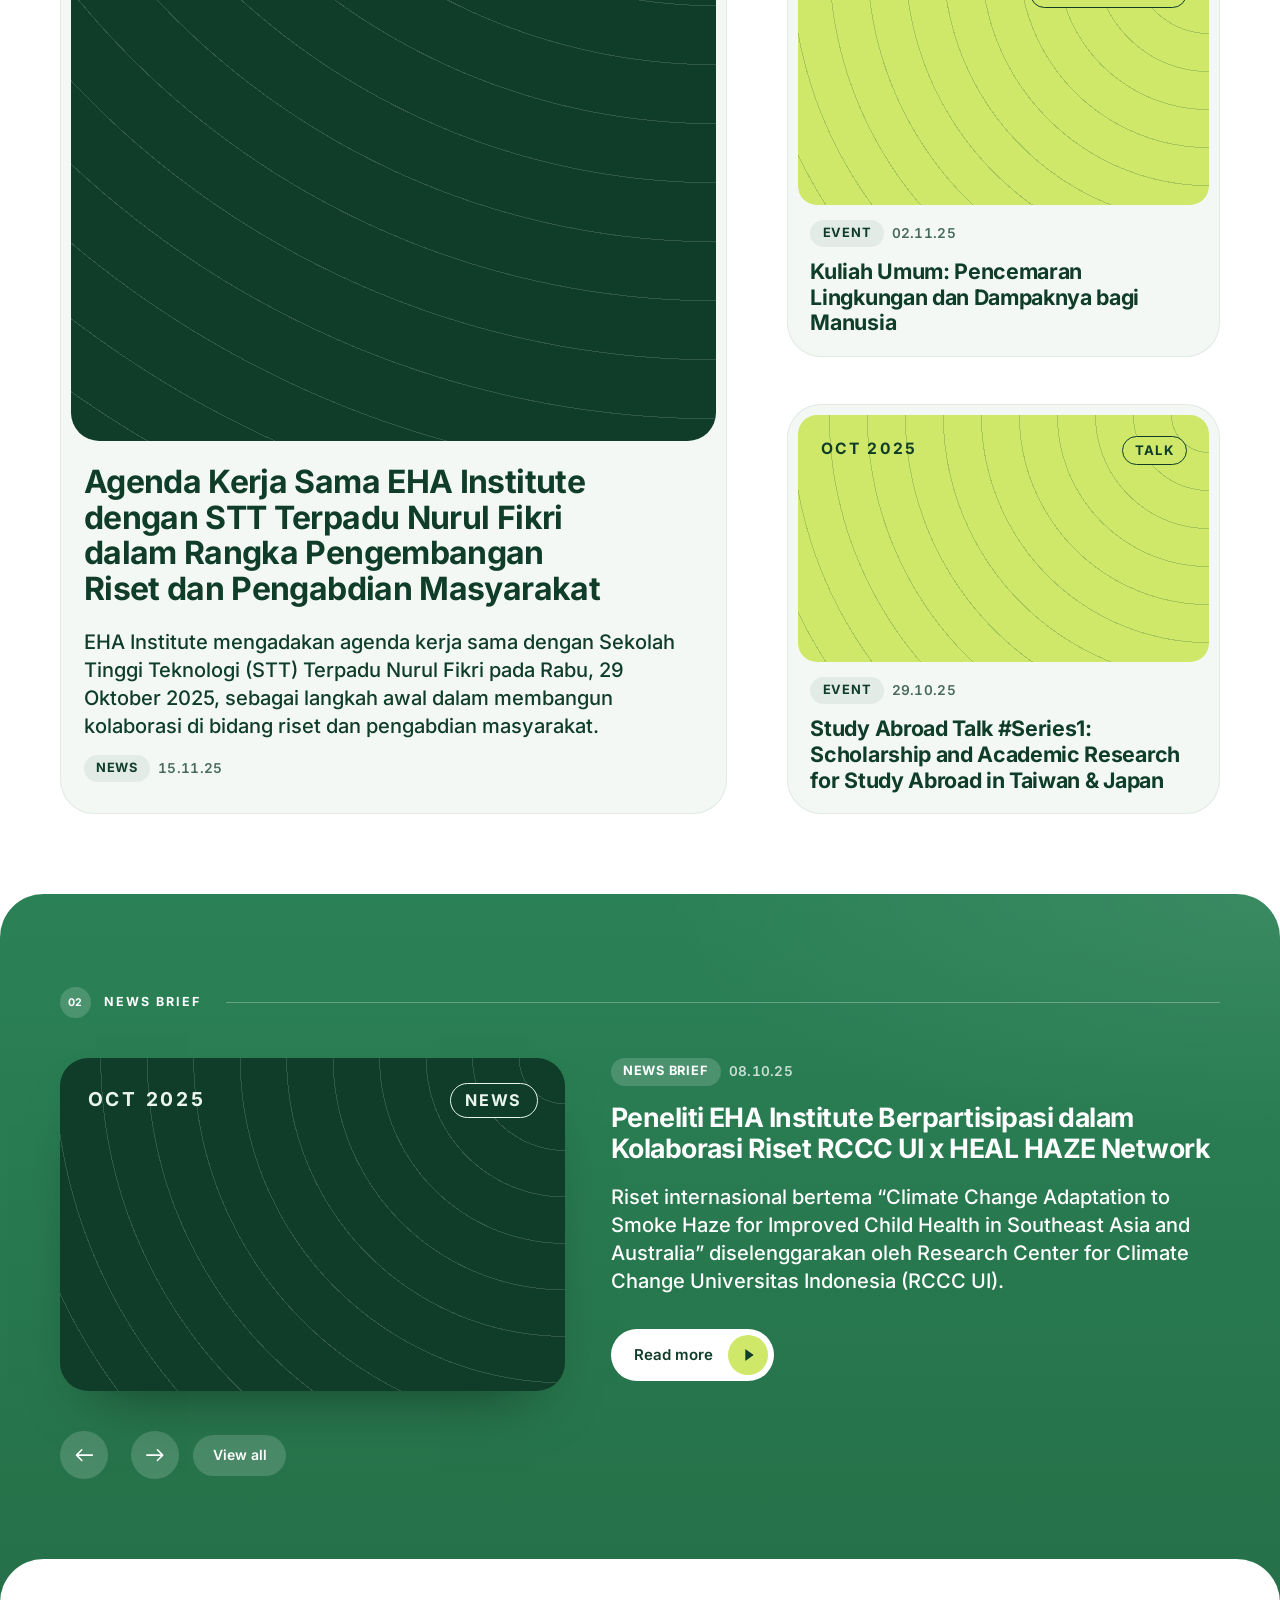
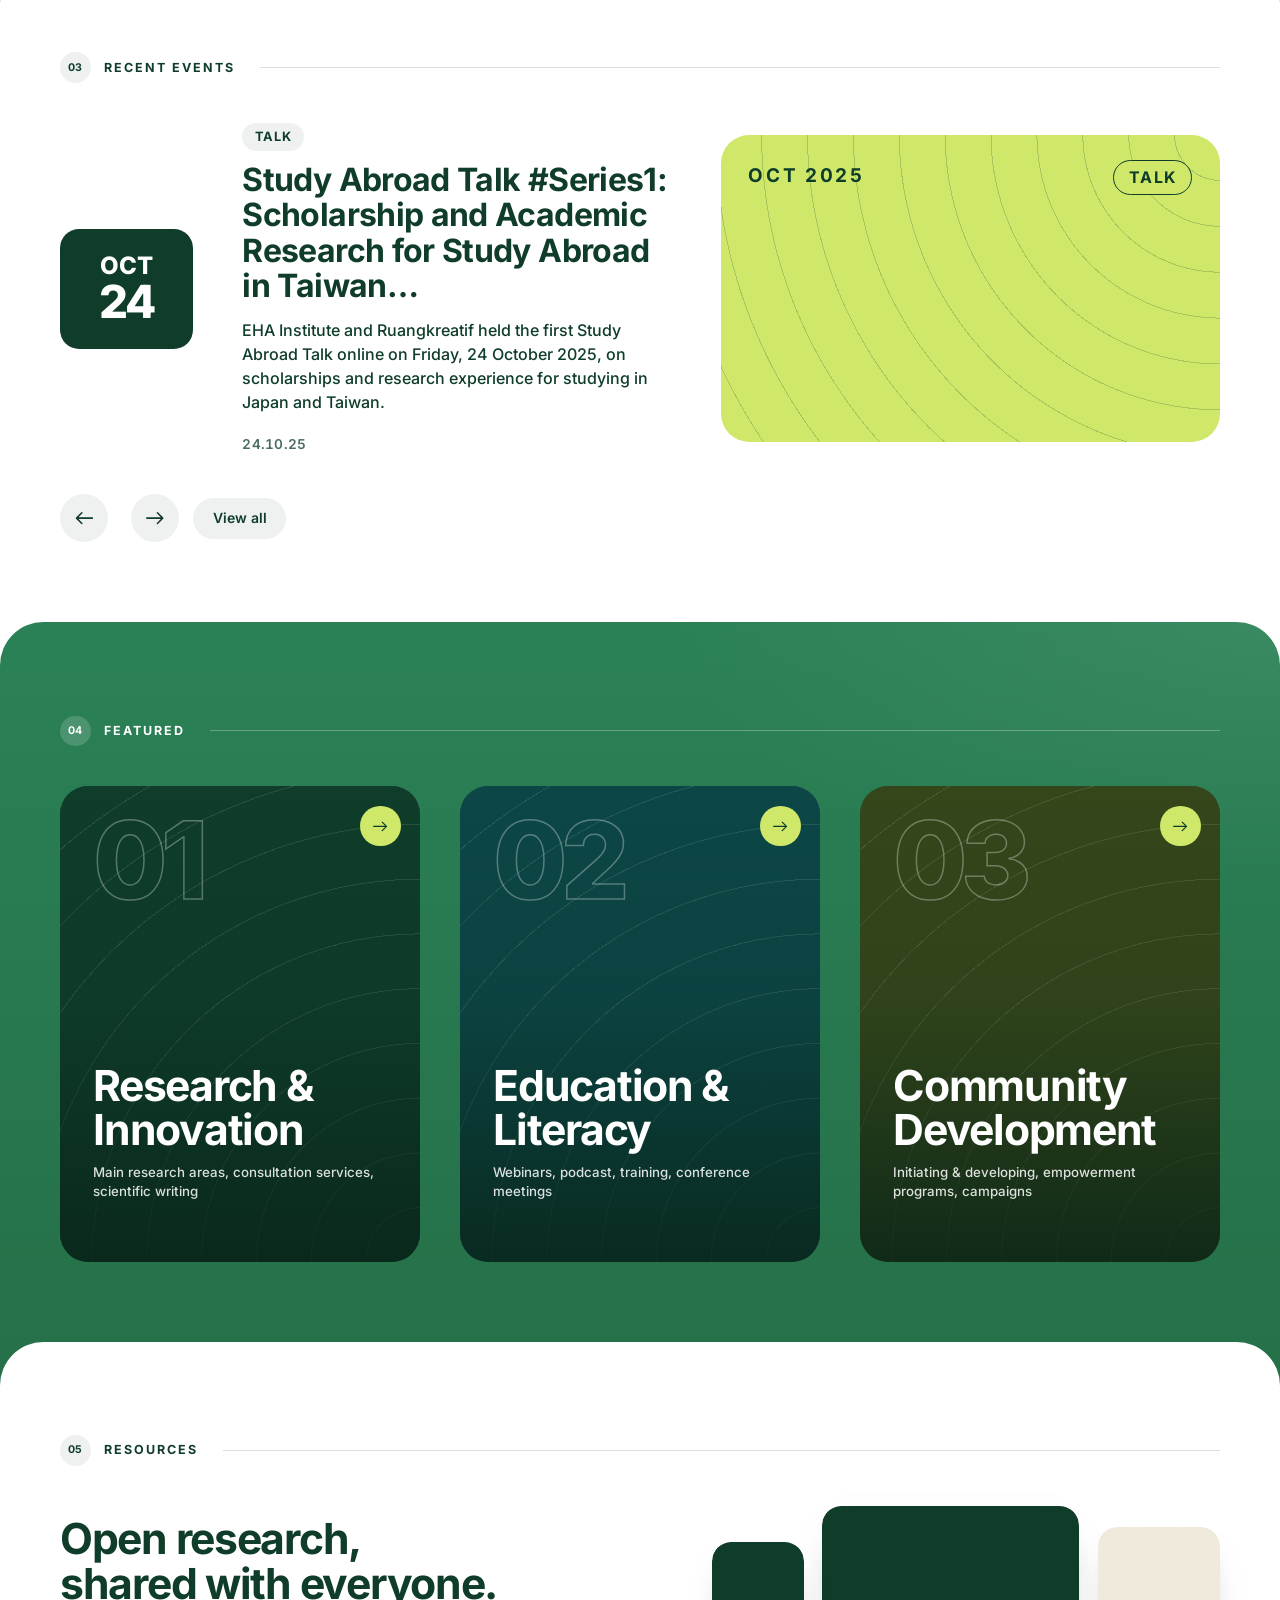
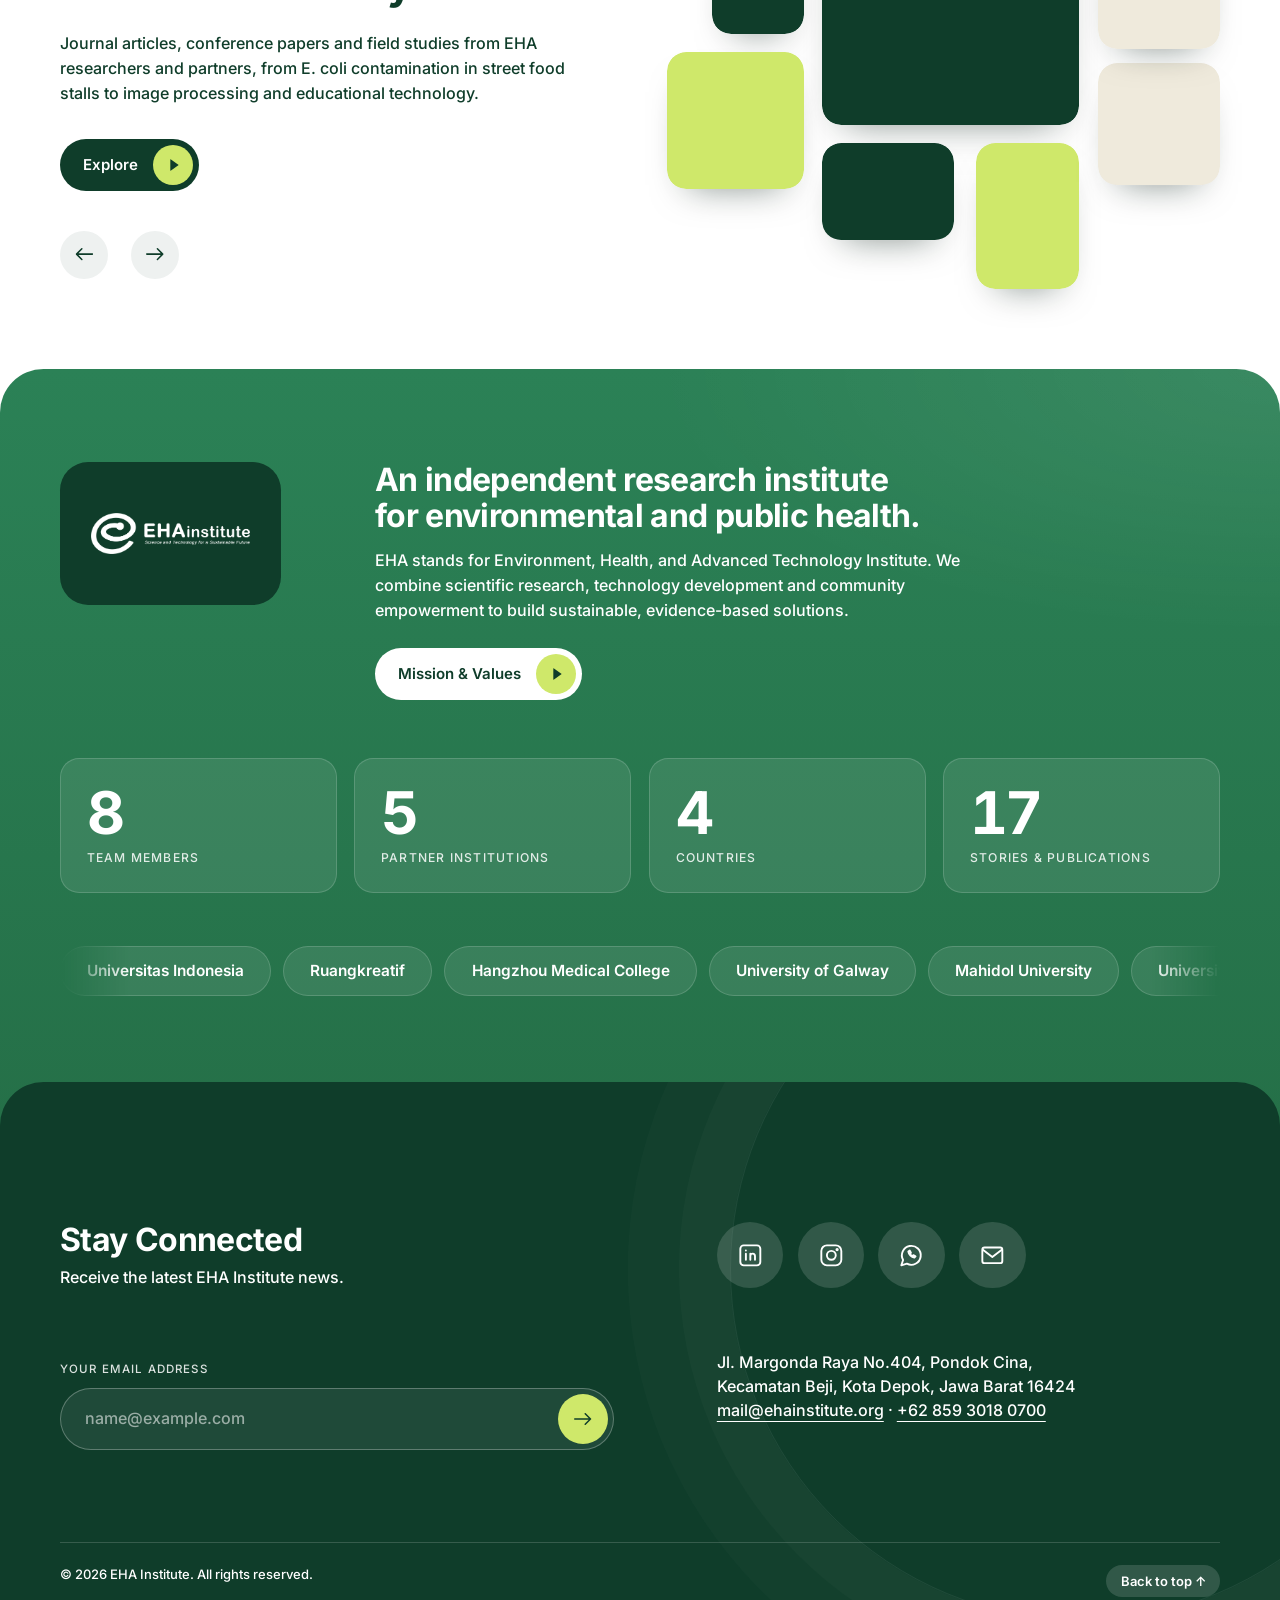
==== commit 0e182dd5: "Tambah versi dua bahasa EN/ID" ====
--- a/index.html
+++ b/index.html
@@ -335,6 +335,7 @@
 </dialog>
 <script src="js/config.js" defer></script>
 <script src="js/data.js" defer></script>
+<script src="js/i18n.js" defer></script>
 <script src="js/cms.js" defer></script>
 <script src="js/main.js" defer></script>
 </body>
--- a/css/style.css
+++ b/css/style.css
@@ -1254,3 +1254,19 @@
 .pub__btn:hover { background: var(--green-deep); color: #fff; border-color: var(--green-deep); }
 .pubempty { padding: 36px 0; text-align: center; opacity: 0.7; }
 @media (max-width: 640px) { .pubyear { flex: 1 1 100%; } .pub { padding: 18px; border-radius: 22px; } }
+
+/* ---------- language switcher (EN | ID) ---------- */
+.nav__item--lang { margin-left: 0; }
+.lang { display: inline-flex; align-items: center; gap: 2px; padding: 3px; border: 1px solid rgba(255, 255, 255, 0.28); border-radius: 999px; background: rgba(255, 255, 255, 0.08); }
+.lang__b { font: inherit; font-size: 12px; font-weight: 700; letter-spacing: 0.06em; line-height: 1; min-width: 34px; padding: 8px 9px; border-radius: 999px; color: inherit; opacity: 0.75; cursor: pointer; background: none; border: 0; transition: background-color 0.25s, opacity 0.25s, color 0.25s; }
+.lang__b:hover { opacity: 1; }
+.lang__b[aria-pressed="true"] { background: #fff; color: #0b2a1f; opacity: 1; }
+.lang__b:focus-visible { outline: 2px solid var(--lime, #cfe86a); outline-offset: 2px; }
+.site-header.is-light .lang { border-color: rgba(0, 0, 0, 0.2); background: rgba(0, 0, 0, 0.04); }
+.site-header.is-light .lang__b[aria-pressed="true"] { background: #0b2a1f; color: #fff; }
+@media (max-width: 899px) {
+  .nav__item--lang { order: -1; margin-bottom: 14px; }
+  .nav__item--lang .lang { width: 100%; padding: 4px; }
+  .nav__item--lang .lang__b { flex: 1; font-size: 14px; padding: 12px; }
+}
+@media (max-width: 899px) { html[lang="id"] .nav__item--search .icon-btn::after { content: "Cari"; } }
